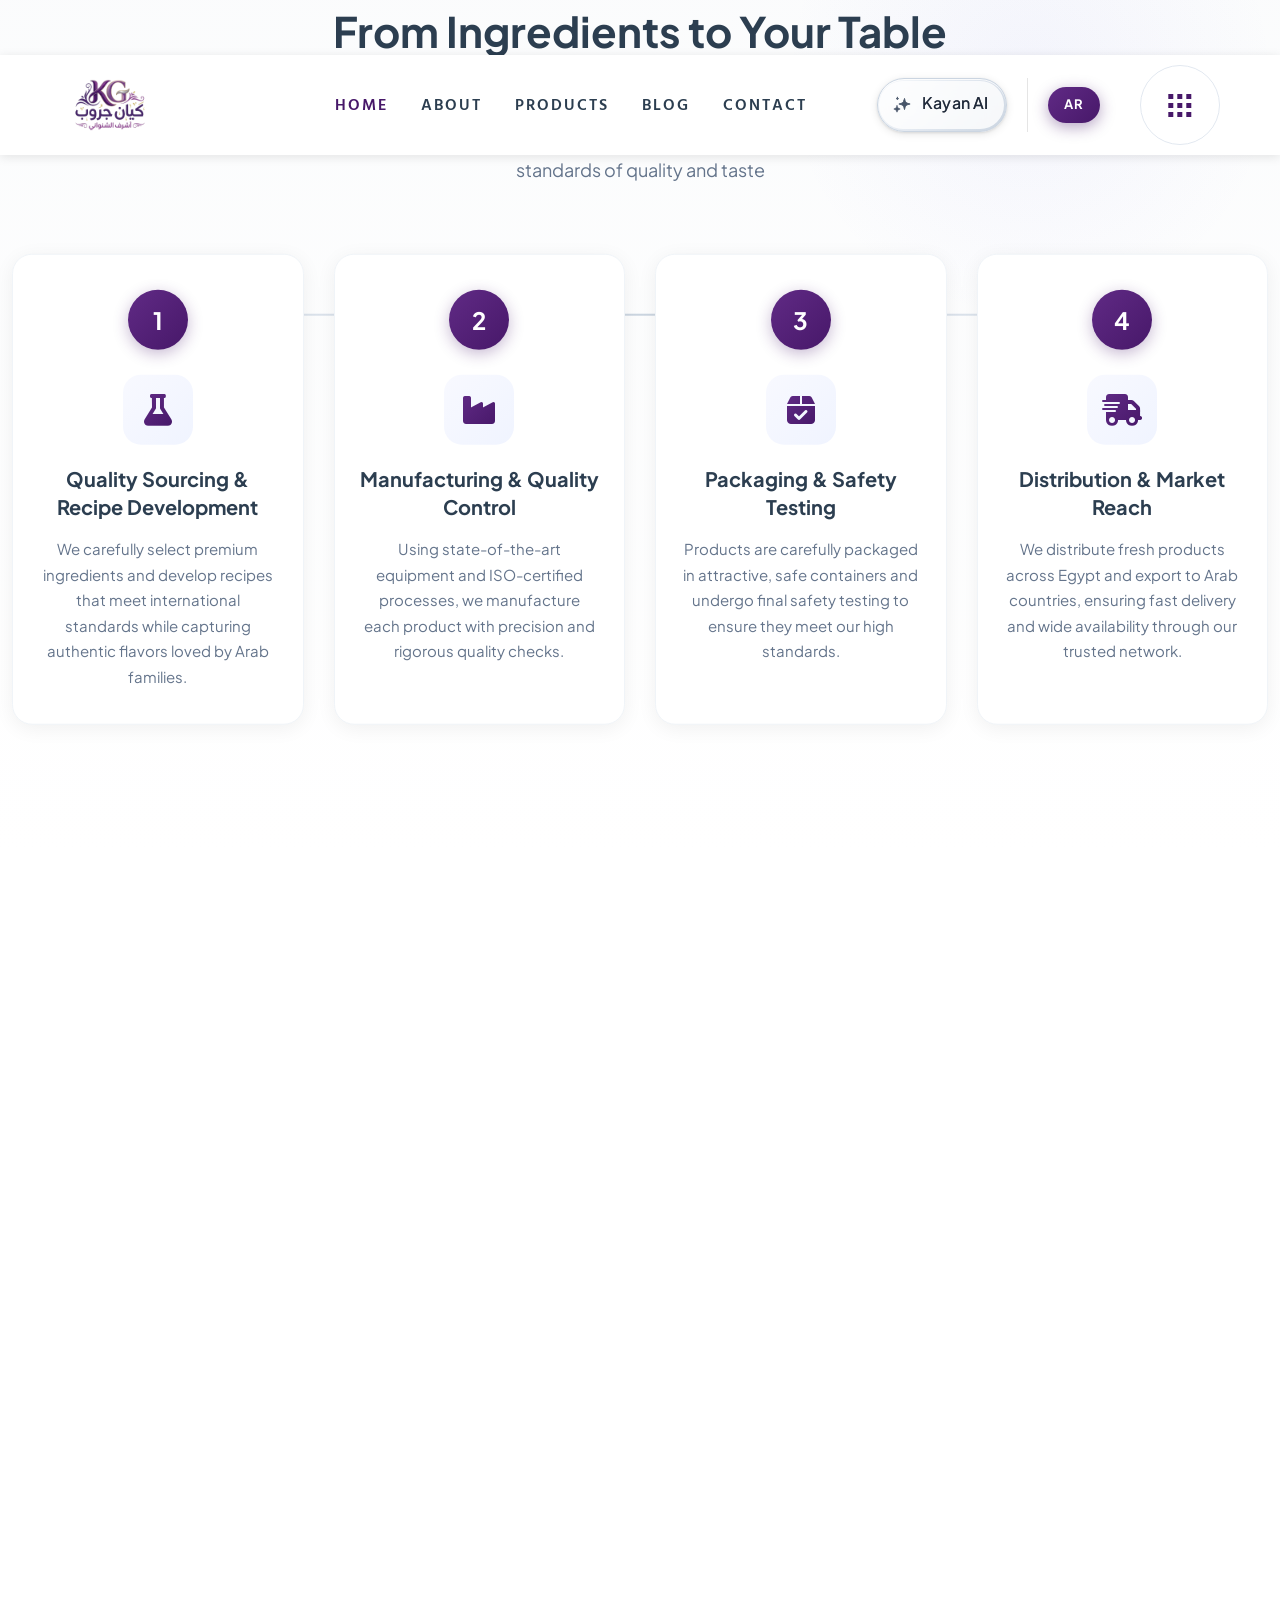
==== index.html @ 25fbd04a "lol lol" ====
<!DOCTYPE html>
<html class="no-js" lang="en">

<head>
    <meta charset="utf-8">
    <meta http-equiv="x-ua-compatible" content="ie=edge">
    <meta name="viewport" content="width=device-width, initial-scale=1, shrink-to-fit=no, user-scalable=no">
    <meta name="description"
        content="Kayan Group - Egypt's trusted food manufacturer since 1997. Quality chocolates, candies, juices, and snacks loved across the Middle East. ISO certified, affordable prices.">

    <!-- Site Title -->
    <title>Kayan Group - Quality Food Manufacturing Since 1997 | Egypt</title>

    <!-- Place favicon.ico in the root directory -->
    <link rel="shortcut icon" type="image/x-icon" href="assets/img/favicon.png">

    <!-- CSS here -->
    <link rel="stylesheet" href="assets/css/bootstrap.min.css">
    <link rel="stylesheet" href="assets/css/fontawesome.min.css">
    <link rel="stylesheet" href="assets/css/venobox.min.css">
    <link rel="stylesheet" href="assets/css/odometer.min.css">
    <link rel="stylesheet" href="assets/css/nice-select.css">
    <link rel="stylesheet" href="assets/css/carouselTicker.css">
    <link rel="stylesheet" href="assets/css/swiper.min.css">
    <link rel="stylesheet" href="assets/css/main.css">
    <link rel="stylesheet" href="assets/css/custom-logo.css">

    <!-- Mobile Responsive Fixes -->
    <style>
        /* === BODY THEME STYLES === */
        body {
            background-color: #02050A !important;
            color: var(--rr-color-text-body);
        }

        [data-theme="light"] body {
            background-color: var(--rr-color-common-white) !important;
            color: #74787C;
        }

        /* === COMPREHENSIVE LIGHT MODE === */
        [data-theme="light"] {
            body {
                background-color: #ffffff !important;
                color: #2c3e50 !important;
            }

            .hero-section {
                background: linear-gradient(135deg, #f5f7fa 0%, #c3cfe2 100%) !important;
            }

            .section-heading .section-title {
                color: #2c3e50 !important;
            }

            .section-heading .sub-heading {
                color: #602a85 !important;
            }

            .section-heading p {
                color: #64748b !important;
            }

            .service-section {
                background-color: #f8f9fa !important;
            }

            .service-item {
                background-color: #ffffff !important;
                border: 1px solid #e2e8f0 !important;
                box-shadow: 0 2px 8px rgba(0, 0, 0, 0.1) !important;
            }

            .service-item .service-text a {
                color: #2c3e50 !important;
            }

            .service-item .service-desc {
                color: #64748b !important;
            }

            .about-section {
                background-color: #ffffff !important;
            }

            .about-content {
                color: #2c3e50 !important;
            }

            .about-content .section-title {
                color: #2c3e50 !important;
            }

            .about-content p {
                color: #64748b !important;
            }

            .process-section {
                background-color: #f8f9fa !important;
            }

            .process-item {
                background-color: #ffffff !important;
                border: 1px solid #e2e8f0 !important;
                box-shadow: 0 2px 8px rgba(0, 0, 0, 0.1) !important;
            }

            .process-content .title {
                color: #2c3e50 !important;
            }

            .process-content p {
                color: #64748b !important;
            }

            .project-section {
                background-color: #ffffff !important;
            }

            .project-item {
                background-color: #ffffff !important;
                border: 1px solid #e2e8f0 !important;
            }

            .accordion-button {
                background-color: #ffffff !important;
                color: #2c3e50 !important;
                border: 1px solid #e2e8f0 !important;
            }

            .accordion-body {
                background-color: #f8f9fa !important;
                border: 1px solid #e2e8f0 !important;
            }

            .hover-content p {
                color: #64748b !important;
            }

            .testimonial-section {
                background-color: #f8f9fa !important;
            }

            .testi-item {
                background-color: #ffffff !important;
                border: 1px solid #e2e8f0 !important;
                box-shadow: 0 2px 8px rgba(0, 0, 0, 0.1) !important;
            }

            .testi-content .author {
                color: #2c3e50 !important;
            }

            .testi-content p {
                color: #64748b !important;
            }

            .sponsor-section {
                background-color: #ffffff !important;
            }

            .counter-section {
                background-color: #f8f9fa !important;
                padding: 60px 0 !important;
            }

            .counter-item {
                margin-bottom: 40px !important;
                text-align: center !important;
            }

            .counter-item .title {
                color: #2c3e50 !important;
                font-size: 60px !important;
                margin-bottom: 15px !important;
            }

            .counter-item p {
                color: #64748b !important;
                font-size: 16px !important;
                font-weight: 500 !important;
            }

            .running-text {
                background: linear-gradient(135deg, #602a85 0%, #471869 100%) !important;
            }

            .running-text ul li {
                color: #ffffff !important;
            }

            h1,
            h2,
            h3,
            h4,
            h5,
            h6 {
                color: #2c3e50 !important;
            }

            p {
                color: #64748b !important;
            }

            /* === FOOTER AND HEADER LIGHT MODE === */
            .footer-section {
                background-color: #2c3e50 !important;
            }

            .footer-widget {
                color: #ffffff !important;
            }

            .footer-widget .widget-title {
                color: #ffffff !important;
            }

            .footer-widget p {
                color: rgba(255, 255, 255, 0.8) !important;
            }

            .footer-list a {
                color: rgba(255, 255, 255, 0.8) !important;
            }

            .address-list a {
                color: rgba(255, 255, 255, 0.8) !important;
            }

            .rr-subscribe-form .form-control {
                background-color: rgba(255, 255, 255, 0.1) !important;
                border-color: rgba(255, 255, 255, 0.2) !important;
                color: #ffffff !important;
            }

            .rr-subscribe-form .form-control::placeholder {
                color: rgba(255, 255, 255, 0.6) !important;
            }

            .rr-subscribe-form .submit {
                background-color: #602a85 !important;
                color: #ffffff !important;
            }

            .header {
                background-color: rgba(255, 255, 255, 0.95) !important;
                backdrop-filter: blur(10px) !important;
            }

            .header.sticky-active {
                background-color: #ffffff !important;
                box-shadow: 0 2px 10px rgba(0, 0, 0, 0.1) !important;
            }

            .mobile-menu-items a {
                color: #2c3e50 !important;
            }

            .mobile-menu-items .active a {
                color: #602a85 !important;
            }

            .sidebar-trigger {
                color: #2c3e50 !important;
                border-color: #e2e8f0 !important;
            }

            .sidebar-area {
                background-color: #ffffff !important;
                color: #2c3e50 !important;
            }

            .side-menu-content {
                background-color: #ffffff !important;
            }

            .side-menu-about p {
                color: #64748b !important;
            }

            .side-menu-list p {
                color: #64748b !important;
            }

            .side-menu-list a {
                color: #64748b !important;
            }
        }

        @media (max-width: 767px) {

            /* Global mobile fixes */
            * {
                box-sizing: border-box !important;
            }

            body {
                overflow-x: hidden !important;
            }

            /* Hero Section Mobile Fixes */
            .hero-section {
                min-height: 100vh !important;
                padding: 80px 0 60px !important;
                display: flex !important;
                align-items: center !important;
            }

            .hero-content {
                text-align: center !important;
                padding: 80px 20px 60px 20px !important;
                width: 100% !important;
            }

            .hero-content .sub-title {
                font-size: 28px !important;
                margin-bottom: 12px !important;
                display: block !important;
                width: 100% !important;
                line-height: 1.2 !important;
            }

            .hero-content .title {
                font-size: 50px !important;
                line-height: 0.9 !important;
                margin-bottom: 15px !important;
                font-weight: 800 !important;
                display: block !important;
                width: 100% !important;
            }

            .hero-content .bottom-title {
                font-size: 32px !important;
                line-height: 1.1 !important;
                margin-bottom: 40px !important;
                margin-top: 8px !important;
                display: block !important;
                width: 100% !important;
            }

            /* Process Section Mobile Fixes */
            .process-section {
                padding: 50px 0 !important;
            }

            .process-section .section-heading {
                margin-bottom: 40px !important;
                text-align: center !important;
            }

            .process-section .sub-heading {
                font-size: 14px !important;
                margin-bottom: 10px !important;
                text-transform: uppercase !important;
                letter-spacing: 1px !important;
            }

            .process-section .section-title {
                font-size: 26px !important;
                line-height: 1.2 !important;
                margin-bottom: 20px !important;
                padding: 0 10px !important;
            }

            .process-item {
                text-align: center !important;
                padding: 25px 15px !important;
                margin-bottom: 30px !important;
                background: rgba(255, 255, 255, 0.05) !important;
                border-radius: 10px !important;
            }

            .process-content .title {
                font-size: 18px !important;
                line-height: 1.3 !important;
                margin-bottom: 15px !important;
                font-weight: 600 !important;
            }

            .process-content p {
                font-size: 14px !important;
                line-height: 1.5 !important;
                padding: 0 !important;
                margin: 0 !important;
            }

            .process-icon {
                margin-bottom: 20px !important;
                display: flex !important;
                justify-content: center !important;
            }

            /* Container and spacing adjustments */
            .container {
                max-width: 100% !important;
                padding-left: 20px !important;
                padding-right: 20px !important;
                margin: 0 auto !important;
            }

            .pt-130 {
                padding-top: 50px !important;
            }

            .pb-130 {
                padding-bottom: 50px !important;
            }

            /* Header mobile improvements */
            .header {
                padding: 10px 0 !important;
                background: rgba(0, 0, 0, 0.9) !important;
            }

            .header .container {
                padding: 0 15px !important;
            }

            /* Section headings mobile */
            .section-heading {
                margin-bottom: 40px !important;
                text-align: center !important;
                padding: 0 15px !important;
            }

            .sub-heading {
                font-size: 12px !important;
                margin-bottom: 8px !important;
                text-transform: uppercase !important;
                letter-spacing: 1px !important;
            }

            .section-title {
                font-size: 24px !important;
                line-height: 1.3 !important;
                margin-bottom: 15px !important;
            }

            /* Grid improvements */
            .row {
                margin-left: -10px !important;
                margin-right: -10px !important;
            }

            .row>div {
                padding-left: 10px !important;
                padding-right: 10px !important;
                margin-bottom: 25px !important;
            }

            /* Text overflow fixes */
            .overflow-hidden {
                overflow: visible !important;
            }

            /* Mobile navigation improvements */
            .mobile-menu-items {
                display: block !important;
            }

            /* Button improvements */
            .rr-primary-btn {
                padding: 12px 24px !important;
                font-size: 14px !important;
                border-radius: 5px !important;
            }

            /* Typography improvements */
            h1,
            h2,
            h3,
            h4,
            h5,
            h6 {
                word-break: break-word !important;
                hyphens: auto !important;
            }

            p {
                word-break: break-word !important;
                hyphens: auto !important;
            }

            /* Background adjustments */
            .hero-section::before {
                content: '' !important;
                position: absolute !important;
                top: 0 !important;
                left: 0 !important;
                right: 0 !important;
                bottom: 0 !important;
                background: rgba(0, 0, 0, 0.3) !important;
                z-index: 1 !important;
            }

            .hero-content {
                position: relative !important;
                z-index: 2 !important;
            }
        }

        @media (max-width: 575px) {

            /* Extra small devices */
            .container {
                padding-left: 15px !important;
                padding-right: 15px !important;
            }

            .hero-content .title {
                font-size: 40px !important;
            }

            .hero-content .bottom-title {
                font-size: 26px !important;
            }

            .process-section .section-title {
                font-size: 22px !important;
                padding: 0 5px !important;
            }

            .process-content .title {
                font-size: 16px !important;
            }

            .process-content p {
                font-size: 13px !important;
            }

            .process-item {
                padding: 20px 10px !important;
            }
        }

        @media (max-width: 480px) {

            /* Very small devices */
            .hero-content .title {
                font-size: 35px !important;
            }

            .process-section .section-title {
                font-size: 20px !important;
            }

            .container {
                padding-left: 10px !important;
                padding-right: 10px !important;
            }
        }

        /* Desktop hero content positioning */
        @media (min-width: 992px) {
            .hero-content {
                text-align: left !important;
                padding: 200px 0 150px 0 !important;
                max-width: 900px !important;
            }

            .hero-content .sub-title {
                font-size: 50px !important;
                line-height: 1.2 !important;
                margin-bottom: 10px !important;
            }

            .hero-content .title {
                font-size: 120px !important;
                line-height: 0.9 !important;
                margin-bottom: 15px !important;
                font-weight: 800 !important;
            }

            .hero-content .bottom-title {
                font-size: 65px !important;
                line-height: 1.1 !important;
                margin-top: 5px !important;
                margin-bottom: 40px !important;
            }
        }

        /* Tablet hero content positioning */
        @media (min-width: 768px) and (max-width: 991px) {
            .hero-content {
                text-align: center !important;
                padding: 150px 20px 100px 20px !important;
            }

            .hero-content .sub-title {
                font-size: 38px !important;
            }

            .hero-content .title {
                font-size: 75px !important;
            }

            .hero-content .bottom-title {
                font-size: 45px !important;
            }
        }

        /* Counter section mobile styles */
        @media (max-width: 767px) {
            .counter-section {
                padding: 50px 0 !important;
            }

            .counter-item {
                margin-bottom: 35px !important;
                padding: 20px 10px !important;
            }

            .counter-item .title {
                font-size: 45px !important;
                margin-bottom: 10px !important;
            }

            .counter-item p {
                font-size: 14px !important;
                line-height: 1.3 !important;
            }
        }

        @media (max-width: 575px) {
            .counter-item .title {
                font-size: 40px !important;
            }

            .counter-item p {
                font-size: 13px !important;
            }
        }

        /* Additional mobile fixes for specific issues */
        @media (max-width: 767px) {

            /* Fix for text cutoff issues */
            .hero-section .container {
                width: 100% !important;
                max-width: none !important;
            }

            /* Ensure full width coverage */
            .hero-content h4,
            .hero-content h2,
            .hero-content h3 {
                max-width: 100% !important;
                white-space: normal !important;
                text-align: center !important;
            }

            /* Fix for work process section */
            .process-section .container {
                width: 100% !important;
                max-width: none !important;
            }

            /* Ensure proper text wrapping */
            .section-title {
                white-space: normal !important;
                word-wrap: break-word !important;
                overflow-wrap: break-word !important;
            }

            /* Fix for mobile navigation */
            .header-logo img {
                max-height: 100px !important;
            }

            /* Maintain logo size in sticky header */
            .sticky-active .header-logo img {
                height: 100px !important;
                max-height: 100px !important;
            }

            /* Responsive background images */
            .hero-section {
                background-size: cover !important;
                background-position: center !important;
                background-attachment: scroll !important;
            }

            /* Fix for animation elements that might cause issues */
            .anim-text {
                animation: none !important;
                transform: none !important;
            }

            /* Ensure buttons are properly sized */
            .rr-primary-btn {
                display: inline-block !important;
                width: auto !important;
                min-width: 120px !important;
            }
        }

        /* === PRODUCT CARDS CAROUSEL STYLES === */
        @property --angle {
            syntax: "<angle>";
            initial-value: 0deg;
            inherits: true;
        }

        /* Hide radio buttons */
        .product-cards-section input[type="radio"] {
            position: absolute;
            width: 1px;
            height: 1px;
            padding: 0;
            margin: -1px;
            overflow: hidden;
            clip: rect(0, 0, 0, 0);
            white-space: nowrap;
            border-width: 0;
        }

        .cards {
            --img-w: 250px;
            --duration: 300ms;
            --img-easing: cubic-bezier(0.23, 1, 0.32, 1);
            width: min(100% - 4rem, 900px);
            margin-inline: auto;
            display: grid;
            counter-reset: my-counter;
            /* Performance optimizations */
            contain: layout style;
            transform: translateZ(0);
        }

        .card {
            --cards-grid-cols: auto;
            --cards-grid-rows: var(--img-w) auto;
            --cards-grid-gap: 2rem;
            --cards-footer-justify: center;

            grid-area: 1/1;
            display: grid;
            place-items: center;
            grid-template-columns: var(--cards-grid-cols);
            grid-template-rows: var(--cards-grid-rows);
            gap: var(--cards-grid-gap);
            background-color: rgba(17, 21, 28, 0.95);
            border-radius: 20px;
            padding: 2rem;
            border: 1px solid rgba(255, 255, 255, 0.1);
            /* Performance optimizations */
            will-change: transform, opacity;
            transform: translateZ(0);
            backface-visibility: hidden;
        }

        @media (600px < width) {
            .card {
                --cards-grid-cols: var(--img-w) auto;
                --cards-grid-rows: auto;
                --cards-grid-gap: 4rem;
                --cards-footer-justify: start;
            }
        }

        .card-img {
            width: 250px;
            height: 250px;
            aspect-ratio: 1 / 1;
            rotate: var(--angle, 0deg);
            border-radius: 15px;
            border: 4px solid var(--rr-color-common-white);
            overflow: hidden;
            transform-origin: center;
            object-fit: cover;
            box-shadow: 0 8px 25px rgba(0, 0, 0, 0.15);
            /* Optimized transitions */
            transition: transform var(--duration) ease, rotate var(--duration) ease, opacity var(--duration) ease;
            will-change: transform, rotate;
            transform: translateZ(0);
        }

        /* Light theme card styling */
        [data-theme="light"] .card {
            background-color: rgba(255, 255, 255, 0.98);
            border: 1px solid rgba(63, 90, 243, 0.2);
            box-shadow: 0 8px 32px rgba(63, 90, 243, 0.1);
        }

        [data-theme="light"] .card-img {
            border-color: var(--rr-color-theme-primary);
            box-shadow: 0 8px 25px rgba(63, 90, 243, 0.2);
        }

        /* Card animations */
        input:nth-of-type(1):checked+.card~.card>.card-img,
        input:nth-of-type(2):checked+.card~.card>.card-img,
        input:nth-of-type(3):checked+.card~.card>.card-img,
        input:nth-of-type(4):checked+.card~.card>.card-img,
        input:nth-of-type(5):checked+.card~.card>.card-img,
        input:nth-of-type(6):checked+.card~.card>.card-img,
        input:nth-of-type(7):checked+.card~.card>.card-img {
            animation: straighten-img calc(var(--duration) * 2) forwards;
            animation-timing-function: var(--img-easing);
        }

        @keyframes straighten-img {
            50% {
                rotate: 0deg;
                transform: translateZ(0);
            }
        }

        /* Stacking order and visibility optimization */
        .card {
            z-index: -1;
            visibility: hidden;
        }

        input:checked+.card {
            z-index: 10 !important;
            visibility: visible;
        }

        /* Show first card by default */
        .card:first-of-type {
            visibility: visible;
        }

        .card-data {
            display: grid;
            gap: 1.5rem;
            max-width: 400px;
        }

        .card-data>.card-num {
            opacity: var(--data-opacity, 0);
            font-size: 0.9rem;
            color: rgba(255, 255, 255, 0.7);
            font-weight: 600;
            background: rgba(63, 90, 243, 0.2);
            padding: 4px 12px;
            border-radius: 20px;
            display: inline-block;
        }

        [data-theme="light"] .card-data>.card-num {
            color: #74787C;
            background: rgba(63, 90, 243, 0.1);
        }

        .card-data>h2 {
            font-size: 2rem;
            font-weight: 700;
            margin: 0;
            color: var(--rr-color-common-white);
            font-family: var(--rr-ff-heading);
            text-shadow: 0 2px 4px rgba(0, 0, 0, 0.3);
        }

        [data-theme="light"] .card-data>h2 {
            color: var(--rr-color-heading-primary);
            text-shadow: none;
        }

        .card-data>p {
            font-size: 1rem;
            line-height: 1.6;
            color: rgba(255, 255, 255, 0.9);
            margin: 0;
        }

        [data-theme="light"] .card-data>p {
            color: #74787C;
        }

        .card-data>h2,
        .card-data>p,
        .card-data>.card-num {
            transition: opacity var(--duration) ease-in-out, transform var(--duration) ease-in-out;
            transition-delay: var(--data-delay, 0ms);
            opacity: var(--data-opacity, 0);
            transform: translate3d(0, var(--data-y, 20px), 0);
            will-change: opacity, transform;
        }

        .card-data>footer {
            display: flex;
            justify-content: var(--cards-footer-justify);
            gap: 2rem;
        }

        .card-data>footer label {
            margin-block-start: auto;
            cursor: pointer;
            pointer-events: var(--card-events, none);
            opacity: var(--data-opacity, 0);
            transition: transform var(--duration) ease-in-out, background-color var(--duration) ease-in-out, opacity var(--duration) ease-in-out;
            color: var(--rr-color-common-white);
            background-color: var(--rr-color-theme-primary);
            border-radius: 50%;
            width: 40px;
            height: 40px;
            aspect-ratio: 1/1;
            display: grid;
            place-content: center;
            font-size: 16px;
            box-shadow: 0 4px 15px rgba(63, 90, 243, 0.3);
            will-change: transform;
            transform: translateZ(0);
        }

        input:checked:focus-visible+.card>.card-data>footer label,
        .card-data>footer label:hover {
            background-color: var(--rr-color-theme-secondary);
            transform: scale(1.1) translateZ(0);
        }

        input:checked+.card {
            --data-opacity: 1;
            --data-y: 0px;
            --data-delay: var(--duration);
            --card-events: auto;
            transition: z-index;
            transition-delay: 300ms;
        }

        input:checked+.card .card-data>h2,
        input:checked+.card .card-data>p,
        input:checked+.card .card-data>.card-num {
            opacity: 1;
            transform: translate3d(0, 0, 0);
        }

        input:checked+.card>.card-img {
            animation: reveal-img calc(var(--duration) * 2) forwards;
        }

        @keyframes reveal-img {
            50% {
                transform: translate3d(-150%, 0, 0) translateZ(0);
                rotate: 0deg;
            }
        }

        /* Reduced motion support for accessibility */
        @media (prefers-reduced-motion: reduce) {
            .card-img {
                transition: none !important;
                animation: none !important;
            }

            .card-data>h2,
            .card-data>p,
            .card-data>.card-num,
            .card-data>footer label {
                transition: opacity 0.2s ease !important;
                animation: none !important;
            }

            .cards {
                --duration: 150ms;
            }
        }

        /* Mobile responsiveness for cards */
        @media (max-width: 768px) {
            .card-img {
                width: 200px;
                height: 200px;
            }

            .cards {
                --img-w: 200px;
            }

            .card-data>h2 {
                font-size: 1.5rem;
            }

            .card-data>footer label {
                width: 35px;
                height: 35px;
                font-size: 14px;
            }
        }

        /* === SPARKLE BUTTON STYLES === */
        .sparkle-button {
            --active: 0;
            --bg: radial-gradient(40% 50% at center 100%,
                    hsl(270 calc(var(--active) * 97%) 72% / var(--active)),
                    transparent),
                radial-gradient(80% 100% at center 120%,
                    hsl(260 calc(var(--active) * 97%) 70% / var(--active)),
                    transparent),
                hsl(260 calc(var(--active) * 97%) calc((var(--active) * 44%) + 12%));
            background: var(--bg);
            font-size: 1rem;
            font-weight: 500;
            border: 0;
            cursor: pointer;
            padding: 0.8em 1em;
            display: flex;
            align-items: center;
            gap: 0.25em;
            white-space: nowrap;
            border-radius: 100px;
            position: relative;
            box-shadow: 0 0 calc(var(--active) * 3em) calc(var(--active) * 1em) hsl(260 97% 61% / 0.75),
                0 0em 0 0 hsl(260 calc(var(--active) * 97%) calc((var(--active) * 50%) + 30%)) inset,
                0 -0.05em 0 0 hsl(260 calc(var(--active) * 97%) calc(var(--active) * 60%)) inset;
            transition: box-shadow 0.3s ease, scale 0.3s ease, background 0.3s ease;
            scale: calc(1 + (var(--active) * 0.1));
            margin-right: 15px;
        }

        .sparkle-button:active {
            scale: 1;
            transition: 0.3s;
        }

        .sparkle path {
            color: hsl(0 0% calc((var(--active, 0) * 70%) + var(--base)));
            transform-box: fill-box;
            transform-origin: center;
            fill: currentColor;
            stroke: currentColor;
            animation-delay: calc((0.3s * 1.5) + (var(--delay) * 1s));
            animation-duration: 0.6s;
            transition: color 0.3s ease;
        }

        .sparkle-button:is(:hover, :focus-visible) path {
            animation-name: bounce;
        }

        @keyframes bounce {

            35%,
            65% {
                scale: var(--scale);
            }
        }

        .sparkle path:nth-of-type(1) {
            --scale: 0.5;
            --delay: 0.1;
            --base: 40%;
        }

        .sparkle path:nth-of-type(2) {
            --scale: 1.5;
            --delay: 0.2;
            --base: 20%;
        }

        .sparkle path:nth-of-type(3) {
            --scale: 2.5;
            --delay: 0.35;
            --base: 30%;
        }

        .sparkle-button:before {
            content: "";
            position: absolute;
            inset: -0.2em;
            z-index: -1;
            border: 0.25em solid hsl(260 97% 50% / 0.5);
            border-radius: 100px;
            opacity: var(--active, 0);
            transition: opacity 0.3s ease;
        }

        .spark {
            position: absolute;
            inset: 0;
            border-radius: 100px;
            rotate: 0deg;
            overflow: hidden;
            mask: linear-gradient(white, transparent 50%);
            animation: flip calc(var(--spark) * 2) infinite steps(2, end);
        }

        @keyframes flip {
            to {
                rotate: 360deg;
            }
        }

        .spark:before {
            content: "";
            position: absolute;
            width: 200%;
            aspect-ratio: 1;
            top: 0%;
            left: 50%;
            z-index: -1;
            translate: -50% -15%;
            rotate: 0;
            transform: rotate(-90deg);
            opacity: calc((var(--active)) + 0.4);
            background: conic-gradient(from 0deg,
                    transparent 0 340deg,
                    white 360deg);
            transition: opacity 0.3s ease;
            animation: rotate var(--spark) linear infinite both;
        }

        .spark:after {
            content: "";
            position: absolute;
            inset: var(--cut);
            border-radius: 100px;
        }

        .backdrop {
            position: absolute;
            inset: var(--cut);
            background: var(--bg);
            border-radius: 100px;
            transition: background 0.3s ease;
        }

        @keyframes rotate {
            to {
                transform: rotate(90deg);
            }
        }

        @supports(selector(:has(:is(+ *)))) {
            body:has(button:is(:hover, :focus-visible)) {
                --active: 1;
                --play-state: running;
            }

            .bodydrop {
                display: none;
            }
        }

        .sparkle-button:is(:hover, :focus-visible)~ :is(.bodydrop, .particle-pen) {
            --active: 1;
            --play-state: running;
        }

        .sparkle-button:is(:hover, :focus-visible) {
            --active: 1;
            --play-state: running;
        }

        .sp {
            position: relative;
        }

        .particle-pen {
            position: absolute;
            width: 200%;
            aspect-ratio: 1;
            top: 50%;
            left: 50%;
            translate: -50% -50%;
            mask: radial-gradient(white, transparent 65%);
            -webkit-mask: radial-gradient(white, transparent 65%);
            z-index: -1;
            opacity: var(--active, 0);
            transition: opacity 0.3s ease;
        }

        .particle {
            fill: white;
            width: calc(var(--size, 0.25) * 1rem);
            aspect-ratio: 1;
            position: absolute;
            top: calc(var(--y) * 1%);
            left: calc(var(--x) * 1%);
            opacity: var(--alpha, 1);
            animation: float-out calc(var(--duration, 1) * 1s) calc(var(--delay) * -1s) infinite linear;
            transform-origin: var(--origin-x, 1000%) var(--origin-y, 1000%);
            z-index: -1;
            animation-play-state: var(--play-state, paused);
        }

        .particle path {
            fill: hsl(0 0% 90%);
            stroke: none;
        }

        .particle:nth-of-type(even) {
            animation-direction: reverse;
        }

        @keyframes float-out {
            to {
                rotate: 360deg;
            }
        }

        .text {
            translate: 2% -6%;
            letter-spacing: 0.01ch;
            background: linear-gradient(90deg, hsl(0 0% calc((var(--active) * 100%) + 65%)), hsl(0 0% calc((var(--active) * 100%) + 26%)));
            background-clip: text;
            -webkit-background-clip: text;
            color: transparent;
            transition: background 0.3s ease;
        }

        .sparkle-button svg {
            inline-size: 1.25em;
            translate: -25% -5%;
        }

        /* Add variable values for particles */
        .particle:nth-child(1) {
            --x: 15;
            --y: 5;
            --duration: 3;
            --delay: 0;
            --size: 0.3;
        }

        .particle:nth-child(2) {
            --x: 85;
            --y: 15;
            --duration: 2;
            --delay: 0.5;
            --size: 0.2;
        }

        .particle:nth-child(3) {
            --x: 25;
            --y: 80;
            --duration: 4;
            --delay: 1;
            --size: 0.35;
        }

        .particle:nth-child(4) {
            --x: 70;
            --y: 85;
            --duration: 2.5;
            --delay: 0.3;
            --size: 0.25;
        }

        .particle:nth-child(5) {
            --x: 90;
            --y: 60;
            --duration: 3.5;
            --delay: 0.8;
            --size: 0.4;
        }

        .particle:nth-child(6) {
            --x: 10;
            --y: 45;
            --duration: 2.2;
            --delay: 0.2;
            --size: 0.28;
        }

        .particle:nth-child(7) {
            --x: 65;
            --y: 10;
            --duration: 3.8;
            --delay: 0.7;
            --size: 0.32;
        }

        .particle:nth-child(8) {
            --x: 45;
            --y: 75;
            --duration: 2.8;
            --delay: 0.6;
            --size: 0.22;
        }

        .particle:nth-child(9) {
            --x: 30;
            --y: 25;
            --duration: 4.2;
            --delay: 1.2;
            --size: 0.38;
        }

        .particle:nth-child(10) {
            --x: 80;
            --y: 35;
            --duration: 2.3;
            --delay: 0.4;
            --size: 0.26;
        }

        .particle:nth-child(11) {
            --x: 55;
            --y: 90;
            --duration: 3.2;
            --delay: 0.9;
            --size: 0.34;
        }

        .particle:nth-child(12) {
            --x: 20;
            --y: 65;
            --duration: 2.7;
            --delay: 1.1;
            --size: 0.3;
        }

        .particle:nth-child(13) {
            --x: 75;
            --y: 20;
            --duration: 3.6;
            --delay: 0.1;
            --size: 0.24;
        }

        .particle:nth-child(14) {
            --x: 40;
            --y: 50;
            --duration: 2.9;
            --delay: 0.8;
            --size: 0.36;
        }

        .particle:nth-child(15) {
            --x: 95;
            --y: 75;
            --duration: 4;
            --delay: 0.3;
            --size: 0.28;
        }

        .particle:nth-child(16) {
            --x: 5;
            --y: 30;
            --duration: 3.4;
            --delay: 1;
            --size: 0.32;
        }

        .particle:nth-child(17) {
            --x: 60;
            --y: 5;
            --duration: 2.5;
            --delay: 0.7;
            --size: 0.26;
        }

        .particle:nth-child(18) {
            --x: 35;
            --y: 85;
            --duration: 3.8;
            --delay: 0.4;
            --size: 0.4;
        }

        .particle:nth-child(19) {
            --x: 85;
            --y: 40;
            --duration: 2.2;
            --delay: 1.3;
            --size: 0.22;
        }

        .particle:nth-child(20) {
            --x: 15;
            --y: 70;
            --duration: 3.5;
            --delay: 0.5;
            --size: 0.35;
        }

        /* Header AI button positioning and styling */
        .header-ai-btn {
            display: flex;
            align-items: center;
            padding: 0 20px;
            margin-right: 20px;
            border-right: 1px solid rgba(255, 255, 255, 0.1);
            padding-right: 20px;
        }

        [data-theme="light"] .header-ai-btn {
            border-right: 1px solid rgba(0, 0, 0, 0.1);
        }

        .header-ai-btn .sparkle-button {
            margin-right: 0;
            font-size: 1rem;
            padding: 0.8em 1.2em;
            transform: scale(1);
        }

        .header-ai-btn .sp {
            margin: 0;
            position: relative;
        }

        /* Sidebar sparkle button styles */
        .sidebar-sparkle-btn {
            padding: 15px 0;
            text-align: center;
            border-bottom: 1px solid rgba(255, 255, 255, 0.1);
            margin-bottom: 15px;
        }

        .sidebar-sparkle-btn .sparkle-button {
            margin-right: 0;
            font-size: 1rem;
            width: 100%;
            max-width: 200px;
            justify-content: center;
        }

        [data-theme="light"] .sidebar-sparkle-btn {
            border-bottom: 1px solid rgba(0, 0, 0, 0.1);
        }

        /* Responsive adjustments for sparkle button */
        @media (max-width: 768px) {

            /* Hide header sparkle button on mobile - only show in sidebar */
            .header-ai-btn {
                display: none !important;
            }

            .sparkle-button {
                font-size: 0.9rem;
                padding: 0.6em 0.8em;
                margin-right: 10px;
            }

            .sp {
                margin-right: 10px;
            }

            .sidebar-sparkle-btn .sparkle-button {
                margin-right: 0;
                font-size: 0.9rem;
            }
        }

        /* === HERO TEXT LIGHT MODE STYLING === */
        [data-theme="light"] .hero-content .sub-title,
        [data-theme="light"] .hero-section .hero-content .sub-title,
        [data-theme="light"] .hero-content .sub-title.anim-text {
            color: #ffffff !important;
            text-shadow:
                0 2px 10px rgba(0, 0, 0, 0.3),
                0 4px 20px rgba(0, 0, 0, 0.2),
                0 8px 40px rgba(0, 0, 0, 0.1),
                2px 2px 4px rgba(0, 0, 0, 0.4);
        }

        [data-theme="light"] .hero-content .title,
        [data-theme="light"] .hero-section .hero-content .title,
        [data-theme="light"] .hero-content .title.anim-text {
            color: #ffffff !important;
            text-shadow:
                0 3px 15px rgba(0, 0, 0, 0.4),
                0 6px 30px rgba(0, 0, 0, 0.3),
                0 10px 50px rgba(0, 0, 0, 0.2),
                3px 3px 6px rgba(0, 0, 0, 0.5);
        }

        [data-theme="light"] .hero-content .bottom-title,
        [data-theme="light"] .hero-section .hero-content .bottom-title,
        [data-theme="light"] .hero-content .bottom-title.anim-text {
            color: #ffffff !important;
            text-shadow:
                0 2px 12px rgba(0, 0, 0, 0.35),
                0 5px 25px rgba(0, 0, 0, 0.25),
                0 8px 45px rgba(0, 0, 0, 0.15),
                2px 2px 5px rgba(0, 0, 0, 0.45);
        }

        /* Target individual character divs in light mode */
        [data-theme="light"] .hero-content .sub-title .char,
        [data-theme="light"] .hero-content .sub-title .line .char {
            color: #ffffff !important;
        }

        [data-theme="light"] .hero-content .title .char,
        [data-theme="light"] .hero-content .title .line .char {
            color: #ffffff !important;
        }

        [data-theme="light"] .hero-content .bottom-title .char,
        [data-theme="light"] .hero-content .bottom-title .line .char {
            color: #ffffff !important;
        }

        /* Additional targeting for animation classes */
        [data-theme="light"] .anim-text.sub-title,
        [data-theme="light"] .sub-title.anim-text {
            color: #ffffff !important;
            text-shadow:
                0 2px 10px rgba(0, 0, 0, 0.3),
                0 4px 20px rgba(0, 0, 0, 0.2),
                0 8px 40px rgba(0, 0, 0, 0.1),
                2px 2px 4px rgba(0, 0, 0, 0.4);
        }

        [data-theme="light"] .anim-text.title,
        [data-theme="light"] .title.anim-text {
            color: #ffffff !important;
            text-shadow:
                0 3px 15px rgba(0, 0, 0, 0.4),
                0 6px 30px rgba(0, 0, 0, 0.3),
                0 10px 50px rgba(0, 0, 0, 0.2),
                3px 3px 6px rgba(0, 0, 0, 0.5);
        }

        [data-theme="light"] .anim-text.bottom-title,
        [data-theme="light"] .bottom-title.anim-text {
            color: #ffffff !important;
            text-shadow:
                0 2px 12px rgba(0, 0, 0, 0.35),
                0 5px 25px rgba(0, 0, 0, 0.25),
                0 8px 45px rgba(0, 0, 0, 0.15),
                2px 2px 5px rgba(0, 0, 0, 0.45);
        }

        /* Target character divs with inline styles */
        [data-theme="light"] .hero-content div.char[style*="display: inline-block"],
        [data-theme="light"] .hero-section div.char[style*="display: inline-block"] {
            color: #ffffff !important;
        }

        [data-theme="light"] .hero-content .bottom-title div.char[style*="display: inline-block"] {
            color: #ffffff !important;
        }

        /* Override any JavaScript-applied styles for character divs */
        [data-theme="light"] .hero-content .line .char,
        [data-theme="light"] .hero-section .line .char {
            color: var(--rr-color-theme-primary) !important;
        }

        [data-theme="light"] .hero-content .bottom-title .line .char {
            color: var(--rr-color-theme-primary) !important;
        }

        /* Ensure all text in hero content is properly colored in light mode */
        [data-theme="light"] .hero-content * {
            color: var(--rr-color-theme-primary) !important;
        }

        [data-theme="light"] .hero-content .bottom-title,
        [data-theme="light"] .hero-content .bottom-title * {
            color: var(--rr-color-theme-primary) !important;
        }

        /* === LOGO THEME SWITCHING === */
        /* Default (dark mode) - show dark logo, hide light logo */
        .logo-dark {
            display: inline-block !important;
        }

        .logo-light {
            display: none !important;
        }

        /* Light mode - hide dark logo, show light logo */
        [data-theme="light"] .logo-dark {
            display: none !important;
        }

        [data-theme="light"] .logo-light {
            display: inline-block !important;
        }

        /* === SPARKLE BUTTON LIGHT MODE STYLES === */
        [data-theme="light"] .sparkle-button {
            --bg: radial-gradient(40% 50% at center 100%,
                    hsl(210 calc(var(--active) * 97%) 60% / var(--active)),
                    transparent),
                radial-gradient(80% 100% at center 120%,
                    hsl(220 calc(var(--active) * 97%) 65% / var(--active)),
                    transparent),
                linear-gradient(135deg, #f8fafc 0%, #e2e8f0 50%, #cbd5e1 100%);
            color: #1e293b !important;
            border: 1px solid #cbd5e1 !important;
            box-shadow:
                0 2px 8px rgba(0, 0, 0, 0.1),
                0 1px 3px rgba(0, 0, 0, 0.1),
                inset 0 1px 0 rgba(255, 255, 255, 0.8) !important;
        }

        [data-theme="light"] .sparkle-button:before {
            border: 0.25em solid hsl(220 90% 50% / 0.3);
        }

        [data-theme="light"] .sparkle-button:is(:hover, :focus-visible) {
            box-shadow:
                0 4px 16px rgba(0, 0, 0, 0.15),
                0 2px 6px rgba(0, 0, 0, 0.1),
                inset 0 1px 0 rgba(255, 255, 255, 0.9) !important;
        }

        [data-theme="light"] .sparkle-button .text {
            color: #1e293b !important;
        }

        /* Light mode sparkle SVG icons */
        [data-theme="light"] .sparkle-button svg path {
            fill: #475569 !important;
            stroke: #475569 !important;
        }

        /* Light mode particle effects */
        [data-theme="light"] .particle-pen {
            --color-light: hsl(220, 90%, 60%);
        }

        [data-theme="light"] .particle {
            background: radial-gradient(circle, var(--color-light), transparent);
        }

        /* Header AI button light mode */
        [data-theme="light"] .header-ai-btn {
            border-right: 1px solid rgba(0, 0, 0, 0.1);
        }

        /* Backdrop adjustments for light mode */
        [data-theme="light"] .sparkle-button .backdrop {
            background: rgba(255, 255, 255, 0.8);
            backdrop-filter: blur(10px);
        }

        /* === PRELOADER RESPONSIVE FIXES === */
        .loading {
            white-space: nowrap !important;
            overflow: visible !important;
            width: auto !important;
            min-width: max-content;
            text-align: center;
        }

        .loading:before,
        .loading:after {
            white-space: nowrap !important;
            overflow: hidden !important;
            display: inline-block;
        }

        /* Responsive font sizes to ensure single line */
        @media (max-width: 1200px) {
            .loading {
                font-size: 80px !important;
            }
        }

        @media (max-width: 992px) {
            .loading {
                font-size: 70px !important;
            }
        }

        @media (max-width: 768px) {
            .loading {
                font-size: 50px !important;
            }
        }

        @media (max-width: 576px) {
            .loading {
                font-size: 35px !important;
            }
        }

        @media (max-width: 480px) {
            .loading {
                font-size: 28px !important;
            }
        }

        @media (max-width: 320px) {
            .loading {
                font-size: 22px !important;
            }
        }

        /* Ensure preloader text centering works correctly */
        #preloader .loading {
            left: 50% !important;
            transform: translate(-50%, -50%) !important;
            width: auto !important;
            max-width: 90vw;
        }

        /* === ABOUT SECTION IMAGE STYLING === */
        .about-img-wrap {
            margin-bottom: 30px;
        }

        .about-img-wrap img {
            width: 100% !important;
            height: auto !important;
            object-fit: cover !important;
            border-radius: 15px !important;
            box-shadow: 0 10px 30px rgba(0, 0, 0, 0.2) !important;
        }

        [data-theme="light"] .about-img-wrap img {
            box-shadow: 0 10px 30px rgba(0, 0, 0, 0.1) !important;
        }

        @media (max-width: 991px) {
            .about-img-wrap {
                margin-bottom: 40px;
                text-align: center;
            }
        }

        /* === HERO CONTENT LEFT ALIGNMENT === */
        .hero-content {
            text-align: left !important;
            position: absolute !important;
            left: 5% !important;
            top: 50% !important;
            transform: translateY(-50%) !important;
            z-index: 10 !important;
            max-width: 600px !important;
        }

        .hero-content .sub-title,
        .hero-content .title,
        .hero-content .bottom-title {
            text-align: left !important;
        }

        /* Responsive adjustments for hero content */
        @media (max-width: 1200px) {
            .hero-content {
                left: 3% !important;
                max-width: 500px !important;
            }
        }

        @media (max-width: 991px) {
            .hero-content {
                left: 5% !important;
                max-width: 400px !important;
            }
        }

        @media (max-width: 768px) {
            .hero-content {
                left: 50% !important;
                transform: translate(-50%, -50%) !important;
                text-align: center !important;
                max-width: 90% !important;
            }

            .hero-content .sub-title,
            .hero-content .title,
            .hero-content .bottom-title {
                text-align: center !important;
            }
        }

        /* === SIDEBAR MOBILE MENU IMPROVEMENTS === */

        /* Make sidebar fullscreen on mobile */
        @media (max-width: 768px) {
            .sidebar-area {
                width: 100vw !important;
                height: 100vh !important;
                left: 0 !important;
                top: 0 !important;
                right: auto !important;
                bottom: auto !important;
                position: fixed !important;
                z-index: 9999 !important;
                overflow-y: auto !important;
                overflow-x: hidden !important;
            }

            .side-menu-content {
                width: 100% !important;
                height: 100% !important;
                padding: 20px 15px !important;
                display: flex !important;
                flex-direction: column !important;
                justify-content: flex-start !important;
            }

            .sidebar-sparkle-btn {
                padding: 10px 0 !important;
                margin-bottom: 10px !important;
            }

            .side-menu-nav {
                margin: 15px 0 !important;
                padding: 10px 0 !important;
            }
        }

        /* Navigation Menu Styles for Sidebar */
        .side-menu-nav {
            margin: 20px 0;
            padding: 15px 0;
            border-bottom: 1px solid rgba(255, 255, 255, 0.1);
        }

        [data-theme="light"] .side-menu-nav {
            border-bottom: 1px solid rgba(0, 0, 0, 0.1);
        }

        .side-nav-menu {
            list-style: none;
            margin: 0;
            padding: 0;
        }

        .side-nav-menu li {
            margin: 0 0 8px 0;
        }

        .side-nav-menu li a {
            display: block;
            padding: 10px 15px;
            font-size: 16px;
            font-weight: 500;
            color: rgba(255, 255, 255, 0.8);
            text-decoration: none;
            border-radius: 8px;
            transition: all 0.3s ease;
            border: 1px solid transparent;
        }

        .side-nav-menu li a:hover,
        .side-nav-menu li.active a {
            color: var(--rr-color-common-white);
            background: rgba(63, 90, 243, 0.1);
            border-color: rgba(63, 90, 243, 0.3);
            transform: translateX(10px);
        }

        /* Light mode navigation styles */
        [data-theme="light"] .side-nav-menu li a {
            color: rgba(0, 0, 0, 0.7);
        }

        [data-theme="light"] .side-nav-menu li a:hover,
        [data-theme="light"] .side-nav-menu li.active a {
            color: var(--rr-color-theme-primary);
            background: rgba(63, 90, 243, 0.05);
            border-color: rgba(63, 90, 243, 0.2);
        }

        /* Make AI button more curved in sidebar */
        .sidebar-sparkle-btn .sparkle-button {
            border-radius: 25px !important;
            padding: 15px 25px !important;
            box-shadow:
                0 4px 20px rgba(63, 90, 243, 0.2),
                0 2px 8px rgba(0, 0, 0, 0.1) !important;
        }

        [data-theme="light"] .sidebar-sparkle-btn .sparkle-button {
            box-shadow:
                0 4px 20px rgba(63, 90, 243, 0.15),
                0 2px 8px rgba(0, 0, 0, 0.1) !important;
        }

        /* Responsive font sizes for mobile navigation */
        @media (max-width: 576px) {
            .side-nav-menu li a {
                font-size: 15px;
                padding: 8px 12px;
            }
        }

        /* Remove any scrollbar styling */
        .sidebar-area::-webkit-scrollbar {
            display: none;
        }

        .sidebar-area {
            scrollbar-width: none;
            -ms-overflow-style: none;
        }

        /* Ensure sidebar close button is visible on fullscreen */
        @media (max-width: 768px) {
            .sidebar-trigger.close {
                position: absolute !important;
                top: 20px !important;
                right: 20px !important;
                z-index: 10000 !important;
                background: rgba(255, 255, 255, 0.1) !important;
                border: 1px solid rgba(255, 255, 255, 0.2) !important;
                border-radius: 50% !important;
                width: 40px !important;
                height: 40px !important;
                display: flex !important;
                align-items: center !important;
                justify-content: center !important;
            }

            [data-theme="light"] .sidebar-trigger.close {
                background: rgba(0, 0, 0, 0.1) !important;
                border: 1px solid rgba(0, 0, 0, 0.2) !important;
            }
        }

        /* === STICKY HEADER SCROLL BEHAVIOR === */
        .header {
            transition: all 0.3s ease-in-out;
        }

        .header.sticky-header {
            backdrop-filter: blur(20px);
            background: rgba(2, 5, 10, 0.9) !important;
            border-bottom: 1px solid rgba(255, 255, 255, 0.1);
            box-shadow: 0 2px 20px rgba(0, 0, 0, 0.3);
        }

        [data-theme="light"] .header.sticky-header {
            background: rgba(255, 255, 255, 0.95) !important;
            border-bottom: 1px solid rgba(0, 0, 0, 0.1);
            box-shadow: 0 2px 20px rgba(0, 0, 0, 0.1);
        }

        .header.sticky-header .primary-header {
            padding: 10px 0 !important;
        }

        .header.sticky-header .header-logo img {
            height: 35px !important;
            transition: all 0.3s ease;
        }

        .header.sticky-header .header-ai-btn .sparkle-button {
            font-size: 0.85rem !important;
            padding: 0.6em 1em !important;
            transform: scale(0.9) !important;
        }

        .header.sticky-header .mobile-menu-items ul li a {
            font-size: 14px !important;
            padding: 8px 12px !important;
        }

        /* Smooth transitions for header elements */
        .primary-header {
            transition: padding 0.3s ease;
        }

        .header-logo img {
            transition: height 0.3s ease;
        }

        /* === NAVIGATION LINK VISIBILITY - HERO SECTION ONLY (before scroll) === */
        .header:not(.sticky-header) .mobile-menu-items ul li a {
            color: #2c3e50 !important;
            text-shadow: 0 1px 2px rgba(255, 255, 255, 0.8), 0 0 20px rgba(255, 255, 255, 0.6);
            font-weight: 600 !important;
            font-size: 16px !important;
        }

        .header:not(.sticky-header) .mobile-menu-items ul li a:hover {
            color: var(--rr-color-theme-primary) !important;
        }

        .header:not(.sticky-header) .mobile-menu-items ul li.active a {
            color: var(--rr-color-theme-primary) !important;
        }

        /* Reset to normal for sticky header (after scroll) */
        .header.sticky-header .mobile-menu-items ul li a {
            text-shadow: none !important;
        }

        /* === LANGUAGE BUTTON STYLES - MODERN DESIGN === */
        .lang-btn {
            display: flex;
            align-items: center;
            justify-content: center;
            min-width: 50px;
            height: 36px;
            padding: 0 16px;
            border-radius: 20px;
            background: linear-gradient(135deg, #602a85 0%, #471869 100%);
            border: none;
            color: #ffffff;
            font-size: 13px;
            font-weight: 700;
            letter-spacing: 1px;
            text-decoration: none;
            margin-right: 40px;
            transition: all 0.4s cubic-bezier(0.175, 0.885, 0.32, 1.275);
            box-shadow: 0 4px 15px rgba(71, 24, 105, 0.4);
            position: relative;
            overflow: hidden;
        }

        .lang-btn::before {
            content: '';
            position: absolute;
            top: 0;
            left: -100%;
            width: 100%;
            height: 100%;
            background: linear-gradient(90deg, transparent, rgba(255, 255, 255, 0.3), transparent);
            transition: left 0.5s;
        }

        .lang-btn:hover::before {
            left: 100%;
        }

        .lang-btn:hover {
            transform: translateY(-3px) scale(1.05);
            box-shadow: 0 8px 25px rgba(71, 24, 105, 0.5);
        }

        .lang-btn:active {
            transform: translateY(-1px) scale(1.02);
        }

        .lang-btn .lang-text {
            font-family: var(--rr-ff-heading);
            position: relative;
            z-index: 1;
        }

        [data-theme="light"] .lang-btn {
            background: linear-gradient(135deg, #602a85 0%, #471869 100%);
            color: #ffffff;
        }

        [data-theme="light"] .lang-btn:hover {
            box-shadow: 0 8px 25px rgba(71, 24, 105, 0.5);
        }

        @media (max-width: 768px) {
            .lang-btn {
                min-width: 42px;
                height: 32px;
                padding: 0 12px;
                font-size: 11px;
                margin-right: 20px;
            }
        }

        /* === RTL (Arabic) LANGUAGE STYLES === */
        .rtl-mode,
        [dir="rtl"] {
            direction: rtl;
        }

        /* Maintain same header spacing in RTL - don't reverse the layout */
        .rtl-mode .header-right {
            direction: ltr;
        }

        .rtl-mode .lang-btn {
            margin-right: 40px;
            margin-left: 0;
        }

        /* Keep header layout same, just change text direction */
        .rtl-mode .mobile-menu-items ul li a,
        .rtl-mode .side-nav-menu li a {
            direction: rtl;
            color: #2c3e50 !important;
            font-weight: 700 !important;
            font-size: 17px !important;
        }

        /* Symmetrical spacing for RTL navigation using flexbox gap */
        .rtl-mode .mobile-menu-items ul {
            display: flex !important;
            justify-content: center !important;
            gap: 50px !important;
        }

        .rtl-mode .mobile-menu-items ul li {
            margin: 0 !important;
            padding: 0 !important;
        }

        .rtl-mode .mobile-menu-items ul li.active a {
            color: var(--rr-color-theme-primary) !important;
        }

        .rtl-mode .mobile-menu-items ul li a:hover {
            color: var(--rr-color-theme-primary) !important;
        }

        /* Arabic sticky header - white text on dark background */
        .rtl-mode.sticky-header .mobile-menu-items ul li a,
        .rtl-mode .header.sticky-header .mobile-menu-items ul li a {
            color: #ffffff !important;
        }

        .rtl-mode .lang-btn {
            margin-right: 15px;
        }

        /* Hero Section RTL */
        .rtl-mode .hero-content {
            text-align: center;
        }

        /* Fix Arabic text display - prevent character splitting from breaking Arabic */
        .rtl-mode .hero-content .sub-title,
        .rtl-mode .hero-content .title,
        .rtl-mode .hero-content .bottom-title {
            direction: rtl !important;
            unicode-bidi: bidi-override !important;
        }

        /* Reset the character animation spans for Arabic */
        .rtl-mode .hero-content .char,
        .rtl-mode .hero-content .word,
        .rtl-mode .hero-content .line {
            display: inline !important;
            direction: rtl !important;
            unicode-bidi: bidi-override !important;
        }

        /* Section Headings RTL */
        .rtl-mode .section-heading {
            text-align: right;
        }

        .rtl-mode .section-heading.text-center {
            text-align: center;
        }

        /* Process Section RTL */
        .rtl-mode .process-content {
            text-align: right;
        }

        .rtl-mode .process-item {
            text-align: right;
        }

        /* About Section RTL */
        .rtl-mode .about-content {
            text-align: right;
        }

        .rtl-mode .about-btn {
            text-align: right;
        }

        .rtl-mode .rr-primary-btn i {
            margin-left: 0;
            margin-right: 10px;
            transform: rotate(180deg);
        }

        /* Footer RTL */
        .rtl-mode .footer-widget {
            text-align: right;
        }

        .rtl-mode .footer-list {
            text-align: right;
        }

        .rtl-mode .address-list {
            text-align: right;
        }

        /* Sidebar RTL */
        .rtl-mode .side-menu-content {
            text-align: right;
        }

        .rtl-mode .side-menu-list li i {
            margin-right: 0;
            margin-left: 15px;
        }

        /* Form RTL */
        .rtl-mode input[type="text"],
        .rtl-mode input[type="email"],
        .rtl-mode textarea {
            text-align: right;
        }

        /* RTL font family for Arabic */
        .rtl-mode body,
        .rtl-mode h1,
        .rtl-mode h2,
        .rtl-mode h3,
        .rtl-mode h4,
        .rtl-mode h5,
        .rtl-mode h6,
        .rtl-mode p,
        .rtl-mode a,
        .rtl-mode span,
        .rtl-mode li {
            font-family: 'Noto Sans Arabic', 'Segoe UI', Tahoma, sans-serif;
        }

        @media (max-width: 991px) {
            .rtl-mode .mobile-menu-items ul li {
                margin-right: 15px;
            }
        }

        @media (max-width: 768px) {
            .rtl-mode .lang-btn {
                margin-left: 10px;
            }

            .rtl-mode .mobile-menu-items ul li {
                margin-right: 10px;
            }
        }


        .rtl-mode .running-text ul li:before {
            right: auto;
            left: -40px;
        }

        .rtl-mode .running-text.running-3 .inner-3 li:before {
            right: auto;
            left: -150px;
            transform: translateY(-50%) rotate(180deg);
        }

        /* Fix Carousel Width Calculation (JS doesn't count gap) */
        .running-text ul {
            gap: 0 !important;
        }

        .running-text ul li {
            margin-right: 60px;
        }

        .rtl-mode .running-text ul li {
            margin-right: 0;
            margin-left: 60px;
        }
    </style>

    <!-- FINAL LOGO SIZE OVERRIDE - LOADS LAST -->
    <style>
        /* Ultra-high specificity logo size override */
        html body .header .primary-header .primary-header-inner .header-logo img,
        html body .header .primary-header-inner .header-logo img,
        html body .header-logo img,
        .header-logo img {
            height: 100px !important;
            max-height: 100px !important;
            min-height: 100px !important;
            width: auto !important;
            max-width: 9999px !important;
            min-width: 0 !important;
        }

        /* Sticky header */
        html body .header.sticky-active .header-logo img,
        html body .header.fixed .header-logo img,
        .sticky-active .header-logo img {
            height: 100px !important;
            max-height: 100px !important;
            min-height: 100px !important;
            width: auto !important;
            max-width: 9999px !important;
        }
    </style>
</head>

<body>

    <div id="preloader">
        <div class="loading" data-loading-text="Kayan Group"></div>
    </div>
    <!-- ./ preloader -->

    <!-- header-area-start -->
    <header class="header sticky-active">
        <div class="primary-header">
            <div class="primary-header-inner">
                <div class="header-logo d-lg-block">
                    <a href="index.html">
                        <img src="assets/img/logo/LOGO.png" alt="Kayan Group" style="height: 100px;" class="logo-dark">
                        <img src="assets/img/logo/LOGO light.png" alt="Kayan Group" style="height: 100px;"
                            class="logo-light">
                    </a>
                </div>
                <div class="header-right-wrap">
                    <div class="header-menu-wrap">
                        <div class="mobile-menu-items">
                            <ul>
                                <li class="active">
                                    <a href="index.html">Home</a>
                                </li>
                                <li>
                                    <a href="about.html">About</a>
                                </li>
                                <li>
                                    <a href="project.html">Products</a>
                                </li>
                                <li>
                                    <a href="blog.html">Blog</a>
                                </li>
                                <li><a href="contact.html">Contact</a></li>
                            </ul>
                        </div>
                    </div>
                    <!-- /.header-menu-wrap -->
                    <div class="header-right">
                        <div class="header-ai-btn">
                            <div class="sp">
                                <button class="sparkle-button">
                                    <span class="spark"></span>
                                    <span class="backdrop"></span>
                                    <svg class="sparkle" viewBox="0 0 24 24" fill="none"
                                        xmlns="http://www.w3.org/2000/svg">
                                        <path
                                            d="M14.187 8.096L15 5.25L15.813 8.096C16.0231 8.83114 16.4171 9.50062 16.9577 10.0413C17.4984 10.5819 18.1679 10.9759 18.903 11.186L21.75 12L18.904 12.813C18.1689 13.0231 17.4994 13.4171 16.9587 13.9577C16.4181 14.4984 16.0241 15.1679 15.814 15.903L15 18.75L14.187 15.904C13.9769 15.1689 13.5829 14.4994 13.0423 13.9587C12.5016 13.4181 11.8321 13.0241 11.097 12.814L8.25 12L11.096 11.187C11.8311 10.9769 12.5006 10.5829 13.0413 10.0423C13.5819 9.50162 13.9759 8.83214 14.186 8.097L14.187 8.096Z"
                                            fill="black" stroke="black" stroke-linecap="round" stroke-linejoin="round">
                                        </path>
                                        <path
                                            d="M6 14.25L5.741 15.285C5.59267 15.8785 5.28579 16.4206 4.85319 16.8532C4.42059 17.2858 3.87853 17.5927 3.285 17.741L2.25 18L3.285 18.259C3.87853 18.4073 4.42059 18.7142 4.85319 19.1468C5.28579 19.5794 5.59267 20.1215 5.741 20.715L6 21.75L6.259 20.715C6.40725 20.1216 6.71398 19.5796 7.14639 19.147C7.5788 18.7144 8.12065 18.4075 8.714 18.259L9.75 18L8.714 17.741C8.12065 17.5925 7.5788 17.2856 7.14639 16.853C6.71398 16.4204 6.40725 15.8784 6.259 15.285L6 14.25Z"
                                            fill="black" stroke="black" stroke-linecap="round" stroke-linejoin="round">
                                        </path>
                                        <path
                                            d="M6.5 4L6.303 4.5915C6.24777 4.75718 6.15472 4.90774 6.03123 5.03123C5.90774 5.15472 5.75718 5.24777 5.5915 5.303L5 5.5L5.5915 5.697C5.75718 5.75223 5.90774 5.84528 6.03123 5.96877C6.15472 6.09226 6.24777 6.24282 6.303 6.4085L6.5 7L6.697 6.4085C6.75223 6.24282 6.84528 6.09226 6.96877 5.96877C7.09226 5.84528 7.24282 5.75223 7.4085 5.697L8 5.5L7.4085 5.303C7.24282 5.24777 7.09226 5.15472 6.96877 5.03123C6.84528 4.90774 6.75223 4.75718 6.697 4.5915L6.5 4Z"
                                            fill="black" stroke="black" stroke-linecap="round" stroke-linejoin="round">
                                        </path>
                                    </svg>
                                    <span class="text">Kayan AI</span>
                                </button>
                                <div class="bodydrop"></div>
                                <span aria-hidden="true" class="particle-pen">
                                    <svg class="particle" viewBox="0 0 15 15" fill="none"
                                        xmlns="http://www.w3.org/2000/svg">
                                        <path
                                            d="M6.937 3.846L7.75 1L8.563 3.846C8.77313 4.58114 9.1671 5.25062 9.70774 5.79126C10.2484 6.3319 10.9179 6.72587 11.653 6.936L14.5 7.75L11.654 8.563C10.9189 8.77313 10.2494 9.1671 9.70874 9.70774C9.1681 10.2484 8.77413 10.9179 8.564 11.653L7.75 14.5L6.937 11.654C6.72687 10.9189 6.3329 10.2494 5.79226 9.70874C5.25162 9.1681 4.58214 8.77413 3.847 8.564L1 7.75L3.846 6.937C4.58114 6.72687 5.25062 6.3329 5.79126 5.79226C6.3319 5.25162 6.72587 4.58214 6.936 3.847L6.937 3.846Z"
                                            fill="black" stroke="black" stroke-linecap="round" stroke-linejoin="round">
                                        </path>
                                    </svg>
                                    <svg class="particle" viewBox="0 0 15 15" fill="none"
                                        xmlns="http://www.w3.org/2000/svg">
                                        <path
                                            d="M6.937 3.846L7.75 1L8.563 3.846C8.77313 4.58114 9.1671 5.25062 9.70774 5.79126C10.2484 6.3319 10.9179 6.72587 11.653 6.936L14.5 7.75L11.654 8.563C10.9189 8.77313 10.2494 9.1671 9.70874 9.70774C9.1681 10.2484 8.77413 10.9179 8.564 11.653L7.75 14.5L6.937 11.654C6.72687 10.9189 6.3329 10.2494 5.79226 9.70874C5.25162 9.1681 4.58214 8.77413 3.847 8.564L1 7.75L3.846 6.937C4.58114 6.72687 5.25062 6.3329 5.79126 5.79226C6.3319 5.25162 6.72587 4.58214 6.936 3.847L6.937 3.846Z"
                                            fill="black" stroke="black" stroke-linecap="round" stroke-linejoin="round">
                                        </path>
                                    </svg>
                                    <svg class="particle" viewBox="0 0 15 15" fill="none"
                                        xmlns="http://www.w3.org/2000/svg">
                                        <path
                                            d="M6.937 3.846L7.75 1L8.563 3.846C8.77313 4.58114 9.1671 5.25062 9.70774 5.79126C10.2484 6.3319 10.9179 6.72587 11.653 6.936L14.5 7.75L11.654 8.563C10.9189 8.77313 10.2494 9.1671 9.70874 9.70774C9.1681 10.2484 8.77413 10.9179 8.564 11.653L7.75 14.5L6.937 11.654C6.72687 10.9189 6.3329 10.2494 5.79226 9.70874C5.25162 9.1681 4.58214 8.77413 3.847 8.564L1 7.75L3.846 6.937C4.58114 6.72687 5.25062 6.3329 5.79126 5.79226C6.3319 5.25162 6.72587 4.58214 6.936 3.847L6.937 3.846Z"
                                            fill="black" stroke="black" stroke-linecap="round" stroke-linejoin="round">
                                        </path>
                                    </svg>
                                    <svg class="particle" viewBox="0 0 15 15" fill="none"
                                        xmlns="http://www.w3.org/2000/svg">
                                        <path
                                            d="M6.937 3.846L7.75 1L8.563 3.846C8.77313 4.58114 9.1671 5.25062 9.70774 5.79126C10.2484 6.3319 10.9179 6.72587 11.653 6.936L14.5 7.75L11.654 8.563C10.9189 8.77313 10.2494 9.1671 9.70874 9.70774C9.1681 10.2484 8.77413 10.9179 8.564 11.653L7.75 14.5L6.937 11.654C6.72687 10.9189 6.3329 10.2494 5.79226 9.70874C5.25162 9.1681 4.58214 8.77413 3.847 8.564L1 7.75L3.846 6.937C4.58114 6.72687 5.25062 6.3329 5.79126 5.79226C6.3319 5.25162 6.72587 4.58214 6.936 3.847L6.937 3.846Z"
                                            fill="black" stroke="black" stroke-linecap="round" stroke-linejoin="round">
                                        </path>
                                    </svg>
                                    <svg class="particle" viewBox="0 0 15 15" fill="none"
                                        xmlns="http://www.w3.org/2000/svg">
                                        <path
                                            d="M6.937 3.846L7.75 1L8.563 3.846C8.77313 4.58114 9.1671 5.25062 9.70774 5.79126C10.2484 6.3319 10.9179 6.72587 11.653 6.936L14.5 7.75L11.654 8.563C10.9189 8.77313 10.2494 9.1671 9.70874 9.70774C9.1681 10.2484 8.77413 10.9179 8.564 11.653L7.75 14.5L6.937 11.654C6.72687 10.9189 6.3329 10.2494 5.79226 9.70874C5.25162 9.1681 4.58214 8.77413 3.847 8.564L1 7.75L3.846 6.937C4.58114 6.72687 5.25062 6.3329 5.79126 5.79226C6.3319 5.25162 6.72587 4.58214 6.936 3.847L6.937 3.846Z"
                                            fill="black" stroke="black" stroke-linecap="round" stroke-linejoin="round">
                                        </path>
                                    </svg>
                                    <svg class="particle" viewBox="0 0 15 15" fill="none"
                                        xmlns="http://www.w3.org/2000/svg">
                                        <path
                                            d="M6.937 3.846L7.75 1L8.563 3.846C8.77313 4.58114 9.1671 5.25062 9.70774 5.79126C10.2484 6.3319 10.9179 6.72587 11.653 6.936L14.5 7.75L11.654 8.563C10.9189 8.77313 10.2494 9.1671 9.70874 9.70774C9.1681 10.2484 8.77413 10.9179 8.564 11.653L7.75 14.5L6.937 11.654C6.72687 10.9189 6.3329 10.2494 5.79226 9.70874C5.25162 9.1681 4.58214 8.77413 3.847 8.564L1 7.75L3.846 6.937C4.58114 6.72687 5.25062 6.3329 5.79126 5.79226C6.3319 5.25162 6.72587 4.58214 6.936 3.847L6.937 3.846Z"
                                            fill="black" stroke="black" stroke-linecap="round" stroke-linejoin="round">
                                        </path>
                                    </svg>
                                    <svg class="particle" viewBox="0 0 15 15" fill="none"
                                        xmlns="http://www.w3.org/2000/svg">
                                        <path
                                            d="M6.937 3.846L7.75 1L8.563 3.846C8.77313 4.58114 9.1671 5.25062 9.70774 5.79126C10.2484 6.3319 10.9179 6.72587 11.653 6.936L14.5 7.75L11.654 8.563C10.9189 8.77313 10.2494 9.1671 9.70874 9.70774C9.1681 10.2484 8.77413 10.9179 8.564 11.653L7.75 14.5L6.937 11.654C6.72687 10.9189 6.3329 10.2494 5.79226 9.70874C5.25162 9.1681 4.58214 8.77413 3.847 8.564L1 7.75L3.846 6.937C4.58114 6.72687 5.25062 6.3329 5.79126 5.79226C6.3319 5.25162 6.72587 4.58214 6.936 3.847L6.937 3.846Z"
                                            fill="black" stroke="black" stroke-linecap="round" stroke-linejoin="round">
                                        </path>
                                    </svg>
                                    <svg class="particle" viewBox="0 0 15 15" fill="none"
                                        xmlns="http://www.w3.org/2000/svg">
                                        <path
                                            d="M6.937 3.846L7.75 1L8.563 3.846C8.77313 4.58114 9.1671 5.25062 9.70774 5.79126C10.2484 6.3319 10.9179 6.72587 11.653 6.936L14.5 7.75L11.654 8.563C10.9189 8.77313 10.2494 9.1671 9.70874 9.70774C9.1681 10.2484 8.77413 10.9179 8.564 11.653L7.75 14.5L6.937 11.654C6.72687 10.9189 6.3329 10.2494 5.79226 9.70874C5.25162 9.1681 4.58214 8.77413 3.847 8.564L1 7.75L3.846 6.937C4.58114 6.72687 5.25062 6.3329 5.79126 5.79226C6.3319 5.25162 6.72587 4.58214 6.936 3.847L6.937 3.846Z"
                                            fill="black" stroke="black" stroke-linecap="round" stroke-linejoin="round">
                                        </path>
                                    </svg>
                                    <svg class="particle" viewBox="0 0 15 15" fill="none"
                                        xmlns="http://www.w3.org/2000/svg">
                                        <path
                                            d="M6.937 3.846L7.75 1L8.563 3.846C8.77313 4.58114 9.1671 5.25062 9.70774 5.79126C10.2484 6.3319 10.9179 6.72587 11.653 6.936L14.5 7.75L11.654 8.563C10.9189 8.77313 10.2494 9.1671 9.70874 9.70774C9.1681 10.2484 8.77413 10.9179 8.564 11.653L7.75 14.5L6.937 11.654C6.72687 10.9189 6.3329 10.2494 5.79226 9.70874C5.25162 9.1681 4.58214 8.77413 3.847 8.564L1 7.75L3.846 6.937C4.58114 6.72687 5.25062 6.3329 5.79126 5.79226C6.3319 5.25162 6.72587 4.58214 6.936 3.847L6.937 3.846Z"
                                            fill="black" stroke="black" stroke-linecap="round" stroke-linejoin="round">
                                        </path>
                                    </svg>
                                    <svg class="particle" viewBox="0 0 15 15" fill="none"
                                        xmlns="http://www.w3.org/2000/svg">
                                        <path
                                            d="M6.937 3.846L7.75 1L8.563 3.846C8.77313 4.58114 9.1671 5.25062 9.70774 5.79126C10.2484 6.3319 10.9179 6.72587 11.653 6.936L14.5 7.75L11.654 8.563C10.9189 8.77313 10.2494 9.1671 9.70874 9.70774C9.1681 10.2484 8.77413 10.9179 8.564 11.653L7.75 14.5L6.937 11.654C6.72687 10.9189 6.3329 10.2494 5.79226 9.70874C5.25162 9.1681 4.58214 8.77413 3.847 8.564L1 7.75L3.846 6.937C4.58114 6.72687 5.25062 6.3329 5.79126 5.79226C6.3319 5.25162 6.72587 4.58214 6.936 3.847L6.937 3.846Z"
                                            fill="black" stroke="black" stroke-linecap="round" stroke-linejoin="round">
                                        </path>
                                    </svg>
                                    <svg class="particle" viewBox="0 0 15 15" fill="none"
                                        xmlns="http://www.w3.org/2000/svg">
                                        <path
                                            d="M6.937 3.846L7.75 1L8.563 3.846C8.77313 4.58114 9.1671 5.25062 9.70774 5.79126C10.2484 6.3319 10.9179 6.72587 11.653 6.936L14.5 7.75L11.654 8.563C10.9189 8.77313 10.2494 9.1671 9.70874 9.70774C9.1681 10.2484 8.77413 10.9179 8.564 11.653L7.75 14.5L6.937 11.654C6.72687 10.9189 6.3329 10.2494 5.79226 9.70874C5.25162 9.1681 4.58214 8.77413 3.847 8.564L1 7.75L3.846 6.937C4.58114 6.72687 5.25062 6.3329 5.79126 5.79226C6.3319 5.25162 6.72587 4.58214 6.936 3.847L6.937 3.846Z"
                                            fill="black" stroke="black" stroke-linecap="round" stroke-linejoin="round">
                                        </path>
                                    </svg>
                                    <svg class="particle" viewBox="0 0 15 15" fill="none"
                                        xmlns="http://www.w3.org/2000/svg">
                                        <path
                                            d="M6.937 3.846L7.75 1L8.563 3.846C8.77313 4.58114 9.1671 5.25062 9.70774 5.79126C10.2484 6.3319 10.9179 6.72587 11.653 6.936L14.5 7.75L11.654 8.563C10.9189 8.77313 10.2494 9.1671 9.70874 9.70774C9.1681 10.2484 8.77413 10.9179 8.564 11.653L7.75 14.5L6.937 11.654C6.72687 10.9189 6.3329 10.2494 5.79226 9.70874C5.25162 9.1681 4.58214 8.77413 3.847 8.564L1 7.75L3.846 6.937C4.58114 6.72687 5.25062 6.3329 5.79126 5.79226C6.3319 5.25162 6.72587 4.58214 6.936 3.847L6.937 3.846Z"
                                            fill="black" stroke="black" stroke-linecap="round" stroke-linejoin="round">
                                        </path>
                                    </svg>
                                    <svg class="particle" viewBox="0 0 15 15" fill="none"
                                        xmlns="http://www.w3.org/2000/svg">
                                        <path
                                            d="M6.937 3.846L7.75 1L8.563 3.846C8.77313 4.58114 9.1671 5.25062 9.70774 5.79126C10.2484 6.3319 10.9179 6.72587 11.653 6.936L14.5 7.75L11.654 8.563C10.9189 8.77313 10.2494 9.1671 9.70874 9.70774C9.1681 10.2484 8.77413 10.9179 8.564 11.653L7.75 14.5L6.937 11.654C6.72687 10.9189 6.3329 10.2494 5.79226 9.70874C5.25162 9.1681 4.58214 8.77413 3.847 8.564L1 7.75L3.846 6.937C4.58114 6.72687 5.25062 6.3329 5.79126 5.79226C6.3319 5.25162 6.72587 4.58214 6.936 3.847L6.937 3.846Z"
                                            fill="black" stroke="black" stroke-linecap="round" stroke-linejoin="round">
                                        </path>
                                    </svg>
                                    <svg class="particle" viewBox="0 0 15 15" fill="none"
                                        xmlns="http://www.w3.org/2000/svg">
                                        <path
                                            d="M6.937 3.846L7.75 1L8.563 3.846C8.77313 4.58114 9.1671 5.25062 9.70774 5.79126C10.2484 6.3319 10.9179 6.72587 11.653 6.936L14.5 7.75L11.654 8.563C10.9189 8.77313 10.2494 9.1671 9.70874 9.70774C9.1681 10.2484 8.77413 10.9179 8.564 11.653L7.75 14.5L6.937 11.654C6.72687 10.9189 6.3329 10.2494 5.79226 9.70874C5.25162 9.1681 4.58214 8.77413 3.847 8.564L1 7.75L3.846 6.937C4.58114 6.72687 5.25062 6.3329 5.79126 5.79226C6.3319 5.25162 6.72587 4.58214 6.936 3.847L6.937 3.846Z"
                                            fill="black" stroke="black" stroke-linecap="round" stroke-linejoin="round">
                                        </path>
                                    </svg>
                                    <svg class="particle" viewBox="0 0 15 15" fill="none"
                                        xmlns="http://www.w3.org/2000/svg">
                                        <path
                                            d="M6.937 3.846L7.75 1L8.563 3.846C8.77313 4.58114 9.1671 5.25062 9.70774 5.79126C10.2484 6.3319 10.9179 6.72587 11.653 6.936L14.5 7.75L11.654 8.563C10.9189 8.77313 10.2494 9.1671 9.70874 9.70774C9.1681 10.2484 8.77413 10.9179 8.564 11.653L7.75 14.5L6.937 11.654C6.72687 10.9189 6.3329 10.2494 5.79226 9.70874C5.25162 9.1681 4.58214 8.77413 3.847 8.564L1 7.75L3.846 6.937C4.58114 6.72687 5.25062 6.3329 5.79126 5.79226C6.3319 5.25162 6.72587 4.58214 6.936 3.847L6.937 3.846Z"
                                            fill="black" stroke="black" stroke-linecap="round" stroke-linejoin="round">
                                        </path>
                                    </svg>
                                </span>
                            </div>
                        </div>
                        <a href="#" class="lang-btn" id="lang-toggle" title="العربية">
                            <span class="lang-text">AR</span>
                        </a>
                        <div class="sidebar-icon">
                            <button class="sidebar-trigger open">
                                <svg width="24" height="23" viewBox="0 0 24 23" fill="none"
                                    xmlns="http://www.w3.org/2000/svg">
                                    <path d="M0.300781 0H5.30078V5H0.300781V0Z" fill="currentColor" />
                                    <path d="M0.300781 9H5.30078V14H0.300781V9Z" fill="currentColor" />
                                    <path d="M0.300781 18H5.30078V23H0.300781V18Z" fill="currentColor" />
                                    <path d="M9.30078 0H14.3008V5H9.30078V0Z" fill="currentColor" />
                                    <path d="M9.30078 9H14.3008V14H9.30078V9Z" fill="currentColor" />
                                    <path d="M9.30078 18H14.3008V23H9.30078V18Z" fill="currentColor" />
                                    <path d="M18.3008 0H23.3008V5H18.3008V0Z" fill="currentColor" />
                                    <path d="M18.3008 9H23.3008V14H18.3008V9Z" fill="currentColor" />
                                    <path d="M18.3008 18H23.3008V23H18.3008V18Z" fill="currentColor" />
                                </svg>
                            </button>
                        </div>
                    </div>
                    <!-- /.header-right -->
                </div>
            </div>
            <!-- /.primary-header-inner -->
        </div>
    </header>
    <!-- /.Main Header -->

    <div id="sidebar-area" class="sidebar-area">
        <button class="sidebar-trigger close">
            <svg class="sidebar-close" xmlns="http://www.w3.org/2000/svg" xmlns:xlink="http://www.w3.org/1999/xlink"
                x="0px" y="0px" width="16px" height="12.7px" viewBox="0 0 16 12.7"
                style="enable-background: new 0 0 16 12.7" xml:space="preserve">
                <g>
                    <rect x="0" y="5.4" transform="matrix(0.7071 -0.7071 0.7071 0.7071 -2.1569 7.5208)" width="16"
                        height="2"></rect>
                    <rect x="0" y="5.4" transform="matrix(0.7071 0.7071 -0.7071 0.7071 6.8431 -3.7929)" width="16"
                        height="2"></rect>
                </g>
            </svg>
        </button>
        <div class="side-menu-content">
            <div class="side-menu-logo">
                <a href="index.html">
                    <img src="assets/img/logo/LOGO.png" alt="Kayan Group" style="height: 70px;" class="logo-dark">
                    <img src="assets/img/logo/LOGO light.png" alt="Kayan Group" style="height: 70px;"
                        class="logo-light">
                </a>
            </div>

            <!-- Sparkle Button for Mobile -->
            <div class="sidebar-sparkle-btn">
                <div class="sp">
                    <button class="sparkle-button">
                        <span class="spark"></span>
                        <span class="backdrop"></span>
                        <svg class="sparkle" viewBox="0 0 24 24" fill="none" xmlns="http://www.w3.org/2000/svg">
                            <path
                                d="M14.187 8.096L15 5.25L15.813 8.096C16.0231 8.83114 16.4171 9.50062 16.9577 10.0413C17.4984 10.5819 18.1679 10.9759 18.903 11.186L21.75 12L18.904 12.813C18.1689 13.0231 17.4994 13.4171 16.9587 13.9577C16.4181 14.4984 16.0241 15.1679 15.814 15.903L15 18.75L14.187 15.904C13.9769 15.1689 13.5829 14.4994 13.0423 13.9587C12.5016 13.4181 11.8321 13.0241 11.097 12.814L8.25 12L11.096 11.187C11.8311 10.9769 12.5006 10.5829 13.0413 10.0423C13.5819 9.50162 13.9759 8.83214 14.186 8.097L14.187 8.096Z"
                                fill="black" stroke="black" stroke-linecap="round" stroke-linejoin="round"></path>
                            <path
                                d="M6 14.25L5.741 15.285C5.59267 15.8785 5.28579 16.4206 4.85319 16.8532C4.42059 17.2858 3.87853 17.5927 3.285 17.741L2.25 18L3.285 18.259C3.87853 18.4073 4.42059 18.7142 4.85319 19.1468C5.28579 19.5794 5.59267 20.1215 5.741 20.715L6 21.75L6.259 20.715C6.40725 20.1216 6.71398 19.5796 7.14639 19.147C7.5788 18.7144 8.12065 18.4075 8.714 18.259L9.75 18L8.714 17.741C8.12065 17.5925 7.5788 17.2856 7.14639 16.853C6.71398 16.4204 6.40725 15.8784 6.259 15.285L6 14.25Z"
                                fill="black" stroke="black" stroke-linecap="round" stroke-linejoin="round"></path>
                            <path
                                d="M6.5 4L6.303 4.5915C6.24777 4.75718 6.15472 4.90774 6.03123 5.03123C5.90774 5.15472 5.75718 5.24777 5.5915 5.303L5 5.5L5.5915 5.697C5.75718 5.75223 5.90774 5.84528 6.03123 5.96877C6.15472 6.09226 6.24777 6.24282 6.303 6.4085L6.5 7L6.697 6.4085C6.75223 6.24282 6.84528 6.09226 6.96877 5.96877C7.09226 5.84528 7.24282 5.75223 7.4085 5.697L8 5.5L7.4085 5.303C7.24282 5.24777 7.09226 5.15472 6.96877 5.03123C6.84528 4.90774 6.75223 4.75718 6.697 4.5915L6.5 4Z"
                                fill="black" stroke="black" stroke-linecap="round" stroke-linejoin="round"></path>
                        </svg>
                        <span class="text">Kayan AI</span>
                    </button>
                    <div class="bodydrop"></div>
                    <span aria-hidden="true" class="particle-pen">
                        <svg class="particle" viewBox="0 0 15 15" fill="none" xmlns="http://www.w3.org/2000/svg">
                            <path
                                d="M6.937 3.846L7.75 1L8.563 3.846C8.77313 4.58114 9.1671 5.25062 9.70774 5.79126C10.2484 6.3319 10.9179 6.72587 11.653 6.936L14.5 7.75L11.654 8.563C10.9189 8.77313 10.2494 9.1671 9.70874 9.70774C9.1681 10.2484 8.77413 10.9179 8.564 11.653L7.75 14.5L6.937 11.654C6.72687 10.9189 6.3329 10.2494 5.79226 9.70874C5.25162 9.1681 4.58214 8.77413 3.847 8.564L1 7.75L3.846 6.937C4.58114 6.72687 5.25062 6.3329 5.79126 5.79226C6.3319 5.25162 6.72587 4.58214 6.936 3.847L6.937 3.846Z"
                                fill="black" stroke="black" stroke-linecap="round" stroke-linejoin="round"></path>
                        </svg>
                        <svg class="particle" viewBox="0 0 15 15" fill="none" xmlns="http://www.w3.org/2000/svg">
                            <path
                                d="M6.937 3.846L7.75 1L8.563 3.846C8.77313 4.58114 9.1671 5.25062 9.70774 5.79126C10.2484 6.3319 10.9179 6.72587 11.653 6.936L14.5 7.75L11.654 8.563C10.9189 8.77313 10.2494 9.1671 9.70874 9.70774C9.1681 10.2484 8.77413 10.9179 8.564 11.653L7.75 14.5L6.937 11.654C6.72687 10.9189 6.3329 10.2494 5.79226 9.70874C5.25162 9.1681 4.58214 8.77413 3.847 8.564L1 7.75L3.846 6.937C4.58114 6.72687 5.25062 6.3329 5.79126 5.79226C6.3319 5.25162 6.72587 4.58214 6.936 3.847L6.937 3.846Z"
                                fill="black" stroke="black" stroke-linecap="round" stroke-linejoin="round"></path>
                        </svg>
                        <svg class="particle" viewBox="0 0 15 15" fill="none" xmlns="http://www.w3.org/2000/svg">
                            <path
                                d="M6.937 3.846L7.75 1L8.563 3.846C8.77313 4.58114 9.1671 5.25062 9.70774 5.79126C10.2484 6.3319 10.9179 6.72587 11.653 6.936L14.5 7.75L11.654 8.563C10.9189 8.77313 10.2494 9.1671 9.70874 9.70774C9.1681 10.2484 8.77413 10.9179 8.564 11.653L7.75 14.5L6.937 11.654C6.72687 10.9189 6.3329 10.2494 5.79226 9.70874C5.25162 9.1681 4.58214 8.77413 3.847 8.564L1 7.75L3.846 6.937C4.58114 6.72687 5.25062 6.3329 5.79126 5.79226C6.3319 5.25162 6.72587 4.58214 6.936 3.847L6.937 3.846Z"
                                fill="black" stroke="black" stroke-linecap="round" stroke-linejoin="round"></path>
                        </svg>
                        <svg class="particle" viewBox="0 0 15 15" fill="none" xmlns="http://www.w3.org/2000/svg">
                            <path
                                d="M6.937 3.846L7.75 1L8.563 3.846C8.77313 4.58114 9.1671 5.25062 9.70774 5.79126C10.2484 6.3319 10.9179 6.72587 11.653 6.936L14.5 7.75L11.654 8.563C10.9189 8.77313 10.2494 9.1671 9.70874 9.70774C9.1681 10.2484 8.77413 10.9179 8.564 11.653L7.75 14.5L6.937 11.654C6.72687 10.9189 6.3329 10.2494 5.79226 9.70874C5.25162 9.1681 4.58214 8.77413 3.847 8.564L1 7.75L3.846 6.937C4.58114 6.72687 5.25062 6.3329 5.79126 5.79226C6.3319 5.25162 6.72587 4.58214 6.936 3.847L6.937 3.846Z"
                                fill="black" stroke="black" stroke-linecap="round" stroke-linejoin="round"></path>
                        </svg>
                        <svg class="particle" viewBox="0 0 15 15" fill="none" xmlns="http://www.w3.org/2000/svg">
                            <path
                                d="M6.937 3.846L7.75 1L8.563 3.846C8.77313 4.58114 9.1671 5.25062 9.70774 5.79126C10.2484 6.3319 10.9179 6.72587 11.653 6.936L14.5 7.75L11.654 8.563C10.9189 8.77313 10.2494 9.1671 9.70874 9.70774C9.1681 10.2484 8.77413 10.9179 8.564 11.653L7.75 14.5L6.937 11.654C6.72687 10.9189 6.3329 10.2494 5.79226 9.70874C5.25162 9.1681 4.58214 8.77413 3.847 8.564L1 7.75L3.846 6.937C4.58114 6.72687 5.25062 6.3329 5.79126 5.79226C6.3319 5.25162 6.72587 4.58214 6.936 3.847L6.937 3.846Z"
                                fill="black" stroke="black" stroke-linecap="round" stroke-linejoin="round"></path>
                        </svg>
                        <svg class="particle" viewBox="0 0 15 15" fill="none" xmlns="http://www.w3.org/2000/svg">
                            <path
                                d="M6.937 3.846L7.75 1L8.563 3.846C8.77313 4.58114 9.1671 5.25062 9.70774 5.79126C10.2484 6.3319 10.9179 6.72587 11.653 6.936L14.5 7.75L11.654 8.563C10.9189 8.77313 10.2494 9.1671 9.70874 9.70774C9.1681 10.2484 8.77413 10.9179 8.564 11.653L7.75 14.5L6.937 11.654C6.72687 10.9189 6.3329 10.2494 5.79226 9.70874C5.25162 9.1681 4.58214 8.77413 3.847 8.564L1 7.75L3.846 6.937C4.58114 6.72687 5.25062 6.3329 5.79126 5.79226C6.3319 5.25162 6.72587 4.58214 6.936 3.847L6.937 3.846Z"
                                fill="black" stroke="black" stroke-linecap="round" stroke-linejoin="round"></path>
                        </svg>
                        <svg class="particle" viewBox="0 0 15 15" fill="none" xmlns="http://www.w3.org/2000/svg">
                            <path
                                d="M6.937 3.846L7.75 1L8.563 3.846C8.77313 4.58114 9.1671 5.25062 9.70774 5.79126C10.2484 6.3319 10.9179 6.72587 11.653 6.936L14.5 7.75L11.654 8.563C10.9189 8.77313 10.2494 9.1671 9.70874 9.70774C9.1681 10.2484 8.77413 10.9179 8.564 11.653L7.75 14.5L6.937 11.654C6.72687 10.9189 6.3329 10.2494 5.79226 9.70874C5.25162 9.1681 4.58214 8.77413 3.847 8.564L1 7.75L3.846 6.937C4.58114 6.72687 5.25062 6.3329 5.79126 5.79226C6.3319 5.25162 6.72587 4.58214 6.936 3.847L6.937 3.846Z"
                                fill="black" stroke="black" stroke-linecap="round" stroke-linejoin="round"></path>
                        </svg>
                        <svg class="particle" viewBox="0 0 15 15" fill="none" xmlns="http://www.w3.org/2000/svg">
                            <path
                                d="M6.937 3.846L7.75 1L8.563 3.846C8.77313 4.58114 9.1671 5.25062 9.70774 5.79126C10.2484 6.3319 10.9179 6.72587 11.653 6.936L14.5 7.75L11.654 8.563C10.9189 8.77313 10.2494 9.1671 9.70874 9.70774C9.1681 10.2484 8.77413 10.9179 8.564 11.653L7.75 14.5L6.937 11.654C6.72687 10.9189 6.3329 10.2494 5.79226 9.70874C5.25162 9.1681 4.58214 8.77413 3.847 8.564L1 7.75L3.846 6.937C4.58114 6.72687 5.25062 6.3329 5.79126 5.79226C6.3319 5.25162 6.72587 4.58214 6.936 3.847L6.937 3.846Z"
                                fill="black" stroke="black" stroke-linecap="round" stroke-linejoin="round"></path>
                        </svg>
                        <svg class="particle" viewBox="0 0 15 15" fill="none" xmlns="http://www.w3.org/2000/svg">
                            <path
                                d="M6.937 3.846L7.75 1L8.563 3.846C8.77313 4.58114 9.1671 5.25062 9.70774 5.79126C10.2484 6.3319 10.9179 6.72587 11.653 6.936L14.5 7.75L11.654 8.563C10.9189 8.77313 10.2494 9.1671 9.70874 9.70774C9.1681 10.2484 8.77413 10.9179 8.564 11.653L7.75 14.5L6.937 11.654C6.72687 10.9189 6.3329 10.2494 5.79226 9.70874C5.25162 9.1681 4.58214 8.77413 3.847 8.564L1 7.75L3.846 6.937C4.58114 6.72687 5.25062 6.3329 5.79126 5.79226C6.3319 5.25162 6.72587 4.58214 6.936 3.847L6.937 3.846Z"
                                fill="black" stroke="black" stroke-linecap="round" stroke-linejoin="round"></path>
                        </svg>
                        <svg class="particle" viewBox="0 0 15 15" fill="none" xmlns="http://www.w3.org/2000/svg">
                            <path
                                d="M6.937 3.846L7.75 1L8.563 3.846C8.77313 4.58114 9.1671 5.25062 9.70774 5.79126C10.2484 6.3319 10.9179 6.72587 11.653 6.936L14.5 7.75L11.654 8.563C10.9189 8.77313 10.2494 9.1671 9.70874 9.70774C9.1681 10.2484 8.77413 10.9179 8.564 11.653L7.75 14.5L6.937 11.654C6.72687 10.9189 6.3329 10.2494 5.79226 9.70874C5.25162 9.1681 4.58214 8.77413 3.847 8.564L1 7.75L3.846 6.937C4.58114 6.72687 5.25062 6.3329 5.79126 5.79226C6.3319 5.25162 6.72587 4.58214 6.936 3.847L6.937 3.846Z"
                                fill="black" stroke="black" stroke-linecap="round" stroke-linejoin="round"></path>
                        </svg>
                        <svg class="particle" viewBox="0 0 15 15" fill="none" xmlns="http://www.w3.org/2000/svg">
                            <path
                                d="M6.937 3.846L7.75 1L8.563 3.846C8.77313 4.58114 9.1671 5.25062 9.70774 5.79126C10.2484 6.3319 10.9179 6.72587 11.653 6.936L14.5 7.75L11.654 8.563C10.9189 8.77313 10.2494 9.1671 9.70874 9.70774C9.1681 10.2484 8.77413 10.9179 8.564 11.653L7.75 14.5L6.937 11.654C6.72687 10.9189 6.3329 10.2494 5.79226 9.70874C5.25162 9.1681 4.58214 8.77413 3.847 8.564L1 7.75L3.846 6.937C4.58114 6.72687 5.25062 6.3329 5.79126 5.79226C6.3319 5.25162 6.72587 4.58214 6.936 3.847L6.937 3.846Z"
                                fill="black" stroke="black" stroke-linecap="round" stroke-linejoin="round"></path>
                        </svg>
                        <svg class="particle" viewBox="0 0 15 15" fill="none" xmlns="http://www.w3.org/2000/svg">
                            <path
                                d="M6.937 3.846L7.75 1L8.563 3.846C8.77313 4.58114 9.1671 5.25062 9.70774 5.79126C10.2484 6.3319 10.9179 6.72587 11.653 6.936L14.5 7.75L11.654 8.563C10.9189 8.77313 10.2494 9.1671 9.70874 9.70774C9.1681 10.2484 8.77413 10.9179 8.564 11.653L7.75 14.5L6.937 11.654C6.72687 10.9189 6.3329 10.2494 5.79226 9.70874C5.25162 9.1681 4.58214 8.77413 3.847 8.564L1 7.75L3.846 6.937C4.58114 6.72687 5.25062 6.3329 5.79126 5.79226C6.3319 5.25162 6.72587 4.58214 6.936 3.847L6.937 3.846Z"
                                fill="black" stroke="black" stroke-linecap="round" stroke-linejoin="round"></path>
                        </svg>
                        <svg class="particle" viewBox="0 0 15 15" fill="none" xmlns="http://www.w3.org/2000/svg">
                            <path
                                d="M6.937 3.846L7.75 1L8.563 3.846C8.77313 4.58114 9.1671 5.25062 9.70774 5.79126C10.2484 6.3319 10.9179 6.72587 11.653 6.936L14.5 7.75L11.654 8.563C10.9189 8.77313 10.2494 9.1671 9.70874 9.70774C9.1681 10.2484 8.77413 10.9179 8.564 11.653L7.75 14.5L6.937 11.654C6.72687 10.9189 6.3329 10.2494 5.79226 9.70874C5.25162 9.1681 4.58214 8.77413 3.847 8.564L1 7.75L3.846 6.937C4.58114 6.72687 5.25062 6.3329 5.79126 5.79226C6.3319 5.25162 6.72587 4.58214 6.936 3.847L6.937 3.846Z"
                                fill="black" stroke="black" stroke-linecap="round" stroke-linejoin="round"></path>
                        </svg>
                        <svg class="particle" viewBox="0 0 15 15" fill="none" xmlns="http://www.w3.org/2000/svg">
                            <path
                                d="M6.937 3.846L7.75 1L8.563 3.846C8.77313 4.58114 9.1671 5.25062 9.70774 5.79126C10.2484 6.3319 10.9179 6.72587 11.653 6.936L14.5 7.75L11.654 8.563C10.9189 8.77313 10.2494 9.1671 9.70874 9.70774C9.1681 10.2484 8.77413 10.9179 8.564 11.653L7.75 14.5L6.937 11.654C6.72687 10.9189 6.3329 10.2494 5.79226 9.70874C5.25162 9.1681 4.58214 8.77413 3.847 8.564L1 7.75L3.846 6.937C4.58114 6.72687 5.25062 6.3329 5.79126 5.79226C6.3319 5.25162 6.72587 4.58214 6.936 3.847L6.937 3.846Z"
                                fill="black" stroke="black" stroke-linecap="round" stroke-linejoin="round"></path>
                        </svg>
                        <svg class="particle" viewBox="0 0 15 15" fill="none" xmlns="http://www.w3.org/2000/svg">
                            <path
                                d="M6.937 3.846L7.75 1L8.563 3.846C8.77313 4.58114 9.1671 5.25062 9.70774 5.79126C10.2484 6.3319 10.9179 6.72587 11.653 6.936L14.5 7.75L11.654 8.563C10.9189 8.77313 10.2494 9.1671 9.70874 9.70774C9.1681 10.2484 8.77413 10.9179 8.564 11.653L7.75 14.5L6.937 11.654C6.72687 10.9189 6.3329 10.2494 5.79226 9.70874C5.25162 9.1681 4.58214 8.77413 3.847 8.564L1 7.75L3.846 6.937C4.58114 6.72687 5.25062 6.3329 5.79126 5.79226C6.3319 5.25162 6.72587 4.58214 6.936 3.847L6.937 3.846Z"
                                fill="black" stroke="black" stroke-linecap="round" stroke-linejoin="round"></path>
                        </svg>
                        <svg class="particle" viewBox="0 0 15 15" fill="none" xmlns="http://www.w3.org/2000/svg">
                            <path
                                d="M6.937 3.846L7.75 1L8.563 3.846C8.77313 4.58114 9.1671 5.25062 9.70774 5.79126C10.2484 6.3319 10.9179 6.72587 11.653 6.936L14.5 7.75L11.654 8.563C10.9189 8.77313 10.2494 9.1671 9.70874 9.70774C9.1681 10.2484 8.77413 10.9179 8.564 11.653L7.75 14.5L6.937 11.654C6.72687 10.9189 6.3329 10.2494 5.79226 9.70874C5.25162 9.1681 4.58214 8.77413 3.847 8.564L1 7.75L3.846 6.937C4.58114 6.72687 5.25062 6.3329 5.79126 5.79126C6.3319 5.25162 6.72587 4.58214 6.936 3.847L6.937 3.846Z"
                                fill="black" stroke="black" stroke-linecap="round" stroke-linejoin="round"></path>
                        </svg>
                        <svg class="particle" viewBox="0 0 15 15" fill="none" xmlns="http://www.w3.org/2000/svg">
                            <path
                                d="M6.937 3.846L7.75 1L8.563 3.846C8.77313 4.58114 9.1671 5.25062 9.70774 5.79126C10.2484 6.3319 10.9179 6.72587 11.653 6.936L14.5 7.75L11.654 8.563C10.9189 8.77313 10.2494 9.1671 9.70874 9.70774C9.1681 10.2484 8.77413 10.9179 8.564 11.653L7.75 14.5L6.937 11.654C6.72687 10.9189 6.3329 10.2494 5.79226 9.70874C5.25162 9.1681 4.58214 8.77413 3.847 8.564L1 7.75L3.846 6.937C4.58114 6.72687 5.25062 6.3329 5.79126 5.79126C6.3319 5.25162 6.72587 4.58214 6.936 3.847L6.937 3.846Z"
                                fill="black" stroke="black" stroke-linecap="round" stroke-linejoin="round"></path>
                        </svg>
                        <svg class="particle" viewBox="0 0 15 15" fill="none" xmlns="http://www.w3.org/2000/svg">
                            <path
                                d="M6.937 3.846L7.75 1L8.563 3.846C8.77313 4.58114 9.1671 5.25062 9.70774 5.79126C10.2484 6.3319 10.9179 6.72587 11.653 6.936L14.5 7.75L11.654 8.563C10.9189 8.77313 10.2494 9.1671 9.70874 9.70774C9.1681 10.2484 8.77413 10.9179 8.564 11.653L7.75 14.5L6.937 11.654C6.72687 10.9189 6.3329 10.2494 5.79226 9.70874C5.25162 9.1681 4.58214 8.77413 3.847 8.564L1 7.75L3.846 6.937C4.58114 6.72687 5.25062 6.3329 5.79126 5.79226C6.3319 5.25162 6.72587 4.58214 6.936 3.847L6.937 3.846Z"
                                fill="black" stroke="black" stroke-linecap="round" stroke-linejoin="round"></path>
                        </svg>
                    </span>
                </div>
            </div>

            <!-- Navigation Menu for Sidebar -->
            <nav class="side-menu-nav">
                <ul class="side-nav-menu">
                    <li class="active">
                        <a href="index.html">Home</a>
                    </li>
                    <li>
                        <a href="about.html">About</a>
                    </li>
                    <li>
                        <a href="project.html">Products</a>
                    </li>
                    <li>
                        <a href="blog.html">Blog</a>
                    </li>
                    <li>
                        <a href="contact.html">Contact</a>
                    </li>
                </ul>
            </nav>

            <div class="side-menu-wrap"></div>
            <div class="side-menu-about">
                <div class="side-menu-header">
                    <h3>About Us</h3>
                </div>
                <p>We are a leading food manufacturing company established in 1997 in Egypt, specializing in premium
                    chocolates, candies, juices, and crispy snacks for families across the Middle East. From our
                    ISO-certified facilities, we create delicious moments with quality ingredients and authentic
                    Egyptian recipes.</p>
                <a href="contact.html" class="rr-primary-btn">Partner With Us</a>
            </div>
            <div class="side-menu-contact">
                <div class="side-menu-header">
                    <h3>Contact Us</h3>
                </div>
                <ul class="side-menu-list">
                    <li>
                        <i class="fas fa-map-marker-alt"></i>
                        <p>Al-Nakheel Resort, after Total Gas Station, Ismailia–Cairo Road, next to Ben El-Maboud Coffee
                            Company – Cairo</p>
                    </li>
                    <li>
                        <i class="fas fa-phone"></i>
                        <a href="tel:+201066122005">+20 106 612 2005</a>
                    </li>
                    <li>
                        <i class="fas fa-envelope-open-text"></i>
                        <a href="mailto:Info@kayan-grp.com">Info@kayan-grp.com</a>
                    </li>
                </ul>
            </div>
        </div>
    </div>
    <!--/.sidebar-area-->

    <div id="smooth-wrapper">
        <div id="smooth-content">

            <section class="hero-section">
                <div class="hero-bg-img"><img src="assets/img/Untitled-3.png"
                        alt="Kayan Group - Creating Moments to Enjoy & Share"></div>
                <div class="container">
                    <div class="hero-content">
                        <h4 class="sub-title anim-text">Creating</h4>
                        <h2 class="title anim-text">Moments</h2>
                        <h3 class="bottom-title anim-text">to Enjoy & Share</h3>
                    </div>
                </div>
            </section>
            <!-- ./ hero-section -->

            <!-- Manufacturing Process Section - Modern Design -->
            <section class="manufacturing-process-section pt-130 pb-130">
                <style>
                    .manufacturing-process-section {
                        position: relative;
                        background: linear-gradient(180deg, #fafbfc 0%, #ffffff 100%);
                        overflow: hidden;
                    }

                    .manufacturing-process-section::before {
                        content: '';
                        position: absolute;
                        top: 0;
                        right: 0;
                        width: 500px;
                        height: 500px;
                        background: radial-gradient(circle, rgba(99, 102, 241, 0.05) 0%, transparent 70%);
                        border-radius: 50%;
                    }

                    .modern-section-header {
                        text-align: center;
                        margin-bottom: 70px;
                        position: relative;
                    }

                    .modern-section-header .badge {
                        display: inline-block;
                        padding: 8px 24px;
                        background: linear-gradient(135deg, #602a85 0%, #471869 100%);
                        color: white;
                        border-radius: 50px;
                        font-size: 12px;
                        font-weight: 600;
                        letter-spacing: 1.5px;
                        text-transform: uppercase;
                        margin-bottom: 20px;
                    }

                    .modern-section-header h2 {
                        font-size: 42px;
                        font-weight: 700;
                        color: #1a202c;
                        line-height: 1.3;
                        margin-bottom: 15px;
                    }

                    .modern-section-header p {
                        font-size: 18px;
                        color: #718096;
                        max-width: 600px;
                        margin: 0 auto;
                    }

                    .process-timeline {
                        position: relative;
                        display: flex;
                        justify-content: space-between;
                        gap: 30px;
                        margin-top: 50px;
                    }

                    /* Timeline connector line */
                    .process-timeline::before {
                        content: '';
                        position: absolute;
                        top: 60px;
                        left: 12.5%;
                        right: 12.5%;
                        height: 2px;
                        background: linear-gradient(90deg, #e2e8f0 0%, #cbd5e0 50%, #e2e8f0 100%);
                        z-index: 0;
                    }

                    .process-step {
                        flex: 1;
                        position: relative;
                        z-index: 1;
                    }

                    .process-card {
                        background: white;
                        border-radius: 20px;
                        padding: 35px 25px;
                        box-shadow: 0 4px 20px rgba(0, 0, 0, 0.06);
                        transition: all 0.4s cubic-bezier(0.4, 0, 0.2, 1);
                        height: 100%;
                        border: 1px solid #f0f4f8;
                        position: relative;
                        overflow: hidden;
                    }

                    .process-card::before {
                        content: '';
                        position: absolute;
                        top: 0;
                        left: 0;
                        right: 0;
                        height: 4px;
                        background: linear-gradient(90deg, #602a85 0%, #471869 100%);
                        transform: scaleX(0);
                        transform-origin: left;
                        transition: transform 0.4s cubic-bezier(0.4, 0, 0.2, 1);
                    }

                    .process-card:hover {
                        transform: translateY(-8px);
                        box-shadow: 0 12px 40px rgba(71, 24, 105, 0.15);
                        border-color: #e9ecef;
                    }

                    .process-card:hover::before {
                        transform: scaleX(1);
                    }

                    .step-number {
                        width: 60px;
                        height: 60px;
                        background: linear-gradient(135deg, #602a85 0%, #471869 100%);
                        border-radius: 50%;
                        display: flex;
                        align-items: center;
                        justify-content: center;
                        font-size: 24px;
                        font-weight: 700;
                        color: white;
                        margin: 0 auto 25px;
                        box-shadow: 0 4px 15px rgba(71, 24, 105, 0.3);
                        position: relative;
                        z-index: 2;
                    }

                    .step-icon {
                        width: 70px;
                        height: 70px;
                        background: linear-gradient(135deg, #f8f9ff 0%, #f0f4ff 100%);
                        border-radius: 18px;
                        display: flex;
                        align-items: center;
                        justify-content: center;
                        margin: 0 auto 20px;
                        transition: all 0.3s ease;
                    }

                    .process-card:hover .step-icon {
                        transform: scale(1.1) rotate(5deg);
                        background: linear-gradient(135deg, rgba(71, 24, 105, 0.08) 0%, rgba(71, 24, 105, 0.15) 100%);
                    }

                    .step-icon i {
                        font-size: 32px;
                        background: linear-gradient(135deg, #602a85 0%, #471869 100%);
                        -webkit-background-clip: text;
                        -webkit-text-fill-color: transparent;
                        background-clip: text;
                    }

                    .process-card h3 {
                        font-size: 20px;
                        font-weight: 700;
                        color: #2d3748;
                        margin-bottom: 15px;
                        line-height: 1.4;
                        text-align: center;
                    }

                    .process-card p {
                        font-size: 15px;
                        line-height: 1.7;
                        color: #718096;
                        text-align: center;
                        margin: 0;
                    }

                    /* Responsive Design */
                    @media (max-width: 991px) {
                        .process-timeline {
                            flex-wrap: wrap;
                        }

                        .process-timeline::before {
                            display: none;
                        }

                        .process-step {
                            flex: 0 0 calc(50% - 15px);
                            margin-bottom: 30px;
                        }

                        .modern-section-header h2 {
                            font-size: 36px;
                        }
                    }

                    @media (max-width: 767px) {
                        .process-step {
                            flex: 0 0 100%;
                        }

                        .modern-section-header h2 {
                            font-size: 30px;
                        }

                        .modern-section-header p {
                            font-size: 16px;
                        }

                        .process-card {
                            padding: 30px 20px;
                        }
                    }
                </style>

                <div class="container">
                    <div class="modern-section-header">
                        <span class="badge">MANUFACTURING PROCESS</span>
                        <h2>From Ingredients to Your Table<br>in 4 Quality Steps</h2>
                        <p>Our proven process ensures every product meets the highest standards of quality and taste</p>
                    </div>

                    <div class="process-timeline">
                        <!-- Step 1 -->
                        <div class="process-step">
                            <div class="process-card">
                                <div class="step-number">1</div>
                                <div class="step-icon">
                                    <i class="fa-solid fa-flask"></i>
                                </div>
                                <h3>Quality Sourcing & Recipe Development</h3>
                                <p>We carefully select premium ingredients and develop recipes that meet international
                                    standards while capturing authentic flavors loved by Arab families.</p>
                            </div>
                        </div>

                        <!-- Step 2 -->
                        <div class="process-step">
                            <div class="process-card">
                                <div class="step-number">2</div>
                                <div class="step-icon">
                                    <i class="fa-solid fa-industry"></i>
                                </div>
                                <h3>Manufacturing & Quality Control</h3>
                                <p>Using state-of-the-art equipment and ISO-certified processes, we manufacture each
                                    product with precision and rigorous quality checks.</p>
                            </div>
                        </div>

                        <!-- Step 3 -->
                        <div class="process-step">
                            <div class="process-card">
                                <div class="step-number">3</div>
                                <div class="step-icon">
                                    <i class="fa-solid fa-box-check"></i>
                                </div>
                                <h3>Packaging & Safety Testing</h3>
                                <p>Products are carefully packaged in attractive, safe containers and undergo final
                                    safety testing to ensure they meet our high standards.</p>
                            </div>
                        </div>

                        <!-- Step 4 -->
                        <div class="process-step">
                            <div class="process-card">
                                <div class="step-number">4</div>
                                <div class="step-icon">
                                    <i class="fa-solid fa-truck-fast"></i>
                                </div>
                                <h3>Distribution & Market Reach</h3>
                                <p>We distribute fresh products across Egypt and export to Arab countries, ensuring fast
                                    delivery and wide availability through our trusted network.</p>
                            </div>
                        </div>
                    </div>
                </div>
            </section>
            <!-- ./ manufacturing-process-section -->

            <section class="about-section pt-130 pb-130">
                <div class="container">
                    <div class="section-heading text-center mb-60">
                        <h4 class="sub-heading" data-text-animation="fade-in" data-duration="1.5">About Kayan Group</h4>
                        <h2 class="section-title" data-text-animation data-split="word" data-duration="1">Leading Food
                            Manufacturing Since 1997</h2>
                    </div>

                    <div class="row align-items-center">
                        <div class="col-lg-6">
                            <div class="about-img-wrap">
                                <img src="assets/img/new-update/WhatsApp Image 2025-08-20 at 12.58.46_67912f3a.jpg"
                                    alt="Kayan Group About Us" class="img-fluid rounded">
                            </div>
                        </div>
                        <div class="col-lg-6">
                            <div class="about-content fade-wrapper">
                                <div class="section-heading mb-0">
                                    <h2 class="section-title overflow-hidden" data-text-animation data-split="word"
                                        data-duration="1">We create delicious food products that bring families together
                                        and sweeten life's moments across the Middle East.</h2>
                                    <p class="fade-top">We are a leading food manufacturing company established in 1997
                                        in Egypt, specializing in high-quality chocolates, candies, juices, and snacks
                                        for the Middle East market. From our facilities in Tanta and 10th of Ramadan, we
                                        create products that combine authentic taste with international quality
                                        standards.</p>
                                    <p class="fade-top">Whether you're a distributor looking for fast-moving products, a
                                        retailer seeking quality brands, or a family wanting delicious treats — we're
                                        here to sweeten your success story with ISO-certified excellence.</p>
                                    <div class="about-btn fade-top">
                                        <a href="about.html" class="rr-primary-btn">Get Started Now<i
                                                class="fa-regular fa-arrow-right"></i></a>
                                    </div>
                                </div>
                            </div>
                        </div>
                    </div>
                </div>
            </section>
            <!-- ./ about-section -->



            <!-- Product Cards Carousel Section -->
            <section class="product-cards-section pt-130 pb-130">
                <div class="container">
                    <div class="section-heading text-center mb-60">
                        <h4 class="sub-heading" data-text-animation="fade-in" data-duration="1.5">Our Products</h4>
                        <h2 class="section-title" data-text-animation data-split="word" data-duration="1">Discover Our
                            <br> Premium Collection
                        </h2>
                    </div>

                    <div class="cards">
                        <input type="radio" id="radio-1" name="radio-card" checked>
                        <article class="card" style="--angle:4deg">
                            <img class="card-img" src="assets/img/pruducts/Ripieno Family Size.png"
                                alt="Ripieno Family Size">
                            <div class="card-data">
                                <span class="card-num">1/7</span>
                                <h2>Ripieno Family Size</h2>
                                <p>Rich milk and dark chocolate varieties made with the finest cocoa. A family favorite
                                    across Egypt and Arab markets, loved for its consistent quality and authentic taste.
                                </p>
                                <footer>
                                    <label for="radio-7" aria-label="Previous">&#10094;</label>
                                    <label for="radio-2" aria-label="Next">&#10095;</label>
                                </footer>
                            </div>
                        </article>

                        <input type="radio" id="radio-2" name="radio-card">
                        <article class="card" style="--angle:-8deg">
                            <img class="card-img" src="assets/img/pruducts/Jola Crispy.png" alt="Jola Crispy">
                            <div class="card-data">
                                <span class="card-num">2/7</span>
                                <h2>Jola Crispy</h2>
                                <p>Delicious crunchy snacks perfect for family gatherings. Made with natural ingredients
                                    and Egyptian spices, these snacks are exported to Iraq, Libya, Sudan, and Kuwait.
                                </p>
                                <footer>
                                    <label for="radio-1" aria-label="Previous">&#10094;</label>
                                    <label for="radio-3" aria-label="Next">&#10095;</label>
                                </footer>
                            </div>
                        </article>

                        <input type="radio" id="radio-3" name="radio-card">
                        <article class="card" style="--angle:-7deg">
                            <img class="card-img" src="assets/img/pruducts/Choco Balls.png" alt="Choco Balls">
                            <div class="card-data">
                                <span class="card-num">3/7</span>
                                <h2>Choco Balls</h2>
                                <p>Delicious chocolate balls that bring joy to children and adults. Manufactured with
                                    ISO 22000 standards, ensuring quality and safety in every piece.</p>
                                <footer>
                                    <label for="radio-2" aria-label="Previous">&#10094;</label>
                                    <label for="radio-4" aria-label="Next">&#10095;</label>
                                </footer>
                            </div>
                        </article>

                        <input type="radio" id="radio-4" name="radio-card">
                        <article class="card" style="--angle:11deg">
                            <img class="card-img" src="assets/img/pruducts/Eclair.png" alt="Eclair">
                            <div class="card-data">
                                <span class="card-num">4/7</span>
                                <h2>Eclair</h2>
                                <p>Premium chocolate éclair filled with delicious cream. A luxury chocolate treat loved
                                    by families, with authentic Egyptian recipes passed down through generations.</p>
                                <footer>
                                    <label for="radio-3" aria-label="Previous">&#10094;</label>
                                    <label for="radio-5" aria-label="Next">&#10095;</label>
                                </footer>
                            </div>
                        </article>

                        <input type="radio" id="radio-5" name="radio-card">
                        <article class="card" style="--angle:13deg">
                            <img class="card-img" src="assets/img/pruducts/Cozmoo.png" alt="Cozmoo">
                            <div class="card-data">
                                <span class="card-num">5/7</span>
                                <h2>Cozmoo</h2>
                                <p>100% natural fruit juice with no artificial preservatives. From our ISO-certified
                                    facilities in Tanta and 10th of Ramadan, bringing freshness to every sip.</p>
                                <footer>
                                    <label for="radio-4" aria-label="Previous">&#10094;</label>
                                    <label for="radio-6" aria-label="Next">&#10095;</label>
                                </footer>
                            </div>
                        </article>

                        <input type="radio" id="radio-6" name="radio-card">
                        <article class="card" style="--angle:-17deg">
                            <img class="card-img" src="assets/img/pruducts/Jola Joy Precious.png"
                                alt="Jola Joy Precious">
                            <div class="card-data">
                                <span class="card-num">6/7</span>
                                <h2>Jola Joy Precious</h2>
                                <p>Premium chocolate bars in elegant packaging. Perfect for celebrations and daily
                                    treats, manufactured with strict quality controls and loved by families across the
                                    region.</p>
                                <footer>
                                    <label for="radio-5" aria-label="Previous">&#10094;</label>
                                    <label for="radio-7" aria-label="Next">&#10095;</label>
                                </footer>
                            </div>
                        </article>

                        <input type="radio" id="radio-7" name="radio-card">
                        <article class="card" style="--angle:20deg">
                            <img class="card-img" src="assets/img/pruducts/Tik Bok.png" alt="Tik Bok">
                            <div class="card-data">
                                <span class="card-num">7/7</span>
                                <h2>Tik Bok</h2>
                                <p>Delicious chocolate wafers with crispy layers and smooth chocolate coating. Made with
                                    authentic recipes, bringing families together with irresistible flavors and
                                    memories.</p>
                                <footer>
                                    <label for="radio-6" aria-label="Previous">&#10094;</label>
                                    <label for="radio-1" aria-label="Next">&#10095;</label>
                                </footer>
                            </div>
                        </article>
                    </div>
                </div>
            </section>
            <!-- ./ product-cards-section -->

            <section class="project-section pt-130 pb-130">
                <div class="container">
                    <div class="project-top heading-space align-items-end fade-wrapper">
                        <div class="section-heading mb-0">
                            <h4 class="sub-heading after-none" data-text-animation="fade-in" data-duration="1.5">Product
                                Showcase</h4>
                            <h2 class="section-title" data-text-animation data-split="word" data-duration="1">Discover
                                Our Delicious <br> Product Portfolio</h2>
                        </div>
                        <div class="project-top-btn fade-top">
                            <a href="project.html" class="rr-primary-btn">View All Products<i
                                    class="fa-regular fa-arrow-right"></i></a>
                        </div>
                    </div>
                    <div class="project-accordion fade-wrapper">
                        <div class="accordion" id="projectAccordion">
                            <div class="accordion-item project-item fade-top">
                                <h2 class="accordion-header" id="headingOne">
                                    <button class="accordion-button" type="button" data-bs-toggle="collapse"
                                        data-bs-target="#collapseOne" aria-expanded="true" aria-controls="collapseOne">
                                        <span class="project-content">
                                            <span class="number">01</span>
                                            <span class="project-right">
                                                <span class="category">Premium Chocolate Line</span>
                                                <span class="title">Rich milk and dark chocolates enjoyed across Egypt
                                                    and Arab markets.</span>
                                            </span>
                                        </span>
                                    </button>
                                </h2>
                                <div id="collapseOne" class="accordion-collapse collapse show"
                                    aria-labelledby="headingOne" data-bs-parent="#projectAccordion">
                                    <div class="accordion-body">
                                        <div class="hover-content">
                                            <div class="content-left">
                                                <p>Our premium chocolate line features rich milk and dark varieties made
                                                    with finest cocoa. Popular across Egypt and exported to Iraq, Libya,
                                                    and Kuwait, these chocolates have become a family favorite with
                                                    consistent quality and affordable pricing that drives repeat
                                                    purchases.</p>
                                                <a href="project-details.html" class="rr-primary-btn">View Details<i
                                                        class="fa-regular fa-arrow-right"></i></a>
                                            </div>
                                        </div>
                                    </div>
                                </div>
                            </div>
                            <div class="accordion-item project-item fade-top">
                                <h2 class="accordion-header" id="headingTwo">
                                    <button class="accordion-button collapsed" type="button" data-bs-toggle="collapse"
                                        data-bs-target="#collapseTwo" aria-expanded="false" aria-controls="collapseTwo">
                                        <span class="project-content">
                                            <span class="number">02</span>
                                            <span class="project-right">
                                                <span class="category">Seasonal Mawlid Collection</span>
                                                <span class="title">Traditional sweets celebrating Islamic occasions and
                                                    cultural festivities.</span>
                                            </span>
                                        </span>
                                    </button>
                                </h2>
                                <div id="collapseTwo" class="accordion-collapse collapse" aria-labelledby="headingTwo"
                                    data-bs-parent="#projectAccordion">
                                    <div class="accordion-body">
                                        <div class="hover-content">
                                            <div class="content-left">
                                                <p>Our Mawlid collection honors Egyptian traditions with authentic
                                                    recipes passed down through generations. These seasonal sweets
                                                    capture the joy of Islamic celebrations and have become essential
                                                    for retailers during religious festivities, driving significant
                                                    seasonal sales growth.</p>
                                                <a href="project-details.html" class="rr-primary-btn">View Details<i
                                                        class="fa-regular fa-arrow-right"></i></a>
                                            </div>
                                        </div>
                                    </div>
                                </div>
                            </div>
                            <div class="accordion-item project-item fade-top">
                                <h2 class="accordion-header" id="headingThree">
                                    <button class="accordion-button collapsed" type="button" data-bs-toggle="collapse"
                                        data-bs-target="#collapseThree" aria-expanded="false"
                                        aria-controls="collapseThree">
                                        <span class="project-content">
                                            <span class="number">03</span>
                                            <span class="project-right">
                                                <span class="category">Fresh Juice & Beverages</span>
                                                <span class="title">Natural fruit juices and refreshing beverages for
                                                    every season.</span>
                                            </span>
                                        </span>
                                    </button>
                                </h2>
                                <div id="collapseThree" class="accordion-collapse collapse"
                                    aria-labelledby="headingThree" data-bs-parent="#projectAccordion">
                                    <div class="accordion-body">
                                        <div class="hover-content">
                                            <div class="content-left">
                                                <p>Our beverage line includes natural fruit juices, energy drinks, and
                                                    seasonal refreshments made with real fruit extracts. These products
                                                    have gained strong market acceptance in Egypt and are expanding
                                                    rapidly in export markets, especially during Ramadan and summer
                                                    seasons.</p>
                                                <a href="project-details.html" class="rr-primary-btn">View Details<i
                                                        class="fa-regular fa-arrow-right"></i></a>
                                            </div>
                                        </div>
                                    </div>
                                </div>
                            </div>
                            <div class="accordion-item project-item fade-top">
                                <h2 class="accordion-header" id="projectHeadingFour">
                                    <button class="accordion-button collapsed" type="button" data-bs-toggle="collapse"
                                        data-bs-target="#projectCollapseFour" aria-expanded="false"
                                        aria-controls="projectCollapseFour">
                                        <span class="project-content">
                                            <span class="number">04</span>
                                            <span class="project-right">
                                                <span class="category">Crispy Snacks Division</span>
                                                <span class="title">Crunchy snacks and chips loved by children and
                                                    adults alike.</span>
                                            </span>
                                        </span>
                                    </button>
                                </h2>
                                <div id="projectCollapseFour" class="accordion-collapse collapse"
                                    aria-labelledby="projectHeadingFour" data-bs-parent="#projectAccordion">
                                    <div class="accordion-body">
                                        <div class="hover-content">
                                            <div class="content-left">
                                                <p>Our crispy snacks division produces various flavored chips, crackers,
                                                    and crunchy treats using advanced frying and seasoning technology.
                                                    These products have achieved strong market penetration among young
                                                    consumers and continue to expand distribution across convenience
                                                    stores and supermarkets.</p>
                                                <a href="project-details.html" class="rr-primary-btn">View Details<i
                                                        class="fa-regular fa-arrow-right"></i></a>
                                            </div>
                                        </div>
                                    </div>
                                </div>
                            </div>
                        </div>
                    </div>
                </div>
            </section>
            <!-- ./ project-section -->

            <section class="counter-section pt-130 pb-130 fade-wrapper">
                <div class="container">
                    <div class="row gy-lg-0 gy-4">
                        <div class="col-lg-3 col-md-6">
                            <div class="counter-item fade-top">
                                <h3 class="title"><span class="odometer" data-count="50">0</span>+</h3>
                                <p>Food Products<br>Manufactured</p>
                            </div>
                        </div>
                        <div class="col-lg-3 col-md-6">
                            <div class="counter-item fade-top">
                                <h3 class="title"><span class="odometer" data-count="200">0</span>+</h3>
                                <p>Retail<br>Partners</p>
                            </div>
                        </div>
                        <div class="col-lg-3 col-md-6">
                            <div class="counter-item fade-top">
                                <h3 class="title"><span class="odometer" data-count="5">0</span></h3>
                                <p>Arab Countries<br>Served</p>
                            </div>
                        </div>
                        <div class="col-lg-3 col-md-6">
                            <div class="counter-item fade-top">
                                <h3 class="title"><span class="odometer" data-count="27">0</span>+</h3>
                                <p>Years of<br>Excellence</p>
                            </div>
                        </div>
                    </div>
                </div>
            </section>
            <!-- ./ counter-section -->

            <div class="running-text running-1">
                <div class="carouselTicker carouselTicker-nav" data-speed="fast">
                    <ul class="text-anim carouselTicker__list">
                        <li>Premium Chocolates</li>
                        <li>Sweet Candies</li>
                        <li>Fresh Juices</li>
                        <li>Food Manufacturing</li>
                        <li>Crispy Snacks</li>
                        <li>Quality Control</li>
                        <li>Mawlid Sweets</li>
                        <li>Festive Treats</li>
                        <li>Export Markets</li>
                        <li>Egyptian Heritage</li>
                        <li>Family Favorites</li>
                        <li>Affordable Prices</li>
                        <li>Natural Ingredients</li>
                        <li>Traditional Recipes</li>
                        <li>ISO Certified</li>
                        <li>Fresh Production</li>
                        <li>Arab Markets</li>
                        <li>Since 1997</li>
                        <li>Tanta & 10th Ramadan</li>
                        <li>Distribution Network</li>
                        <li>Sweet Success</li>
                    </ul>
                </div>
            </div>
            <!-- ./ running-text -->

            <div class="running-text">
                <div class="carouselTicker carouselTicker-start" data-speed="fast">
                    <ul class="text-anim carouselTicker__list">
                        <li>Premium Quality</li>
                        <li>Sweet Moments</li>
                        <li>Family Business</li>
                        <li>Authentic Taste</li>
                        <li>Egyptian Made</li>
                        <li>Recipe Innovation</li>
                        <li>Quality Ingredients</li>
                        <li>Trusted Brand</li>
                        <li>Market Leader</li>
                        <li>Fast Distribution</li>
                        <li>Customer Satisfaction</li>
                        <li>Seasonal Specials</li>
                        <li>Export Ready</li>
                        <li>Premium & Budget Lines</li>
                        <li>Anytime Treats</li>
                        <li>National Distribution</li>
                        <li>Regional Favorites</li>
                        <li>Wide Availability</li>
                        <li>Partnership Success</li>
                        <li>Profit Growth</li>
                        <li>Consumer Trust</li>
                    </ul>
                </div>
            </div>
            <!-- ./ running-text -->

            <section class="sponsor-section pb-130 pt-130">
                <div class="container">
                    <div class="sponsor-wrap">
                        <div class="sponsor-item item-1">
                            <h3 class="title">TRUSTED BY <br>LEADING RETAILERS <br> & DISTRIBUTORS</h3>
                        </div>
                        <div class="sponsor-item">
                            <div class="sponsor-placeholder">Brand Partnership</div>
                        </div>
                        <div class="sponsor-item">
                            <div class="sponsor-placeholder">Media Network</div>
                        </div>
                        <div class="sponsor-item">
                            <div class="sponsor-placeholder">Production Studio</div>
                        </div>
                        <div class="sponsor-item">
                            <div class="sponsor-placeholder">Global Agency</div>
                        </div>
                    </div>
                </div>
            </section>
            <!-- ./ sponsor-section -->

            <!-- Footer Redesign -->
            <footer class="footer-section bg-dark-1">
                <div class="shape"></div>
                <div class="container">
                    <div class="row footer-wrap">
                        <div class="col-lg-3 col-md-6">
                            <div class="footer-widget">
                                <div class="footer-logo mb-25">
                                    <a href="index.html">
                                        <img src="assets/img/logo/LOGO.png" alt="Kayan Group" class="logo-dark"
                                            style="max-height: 90px;">
                                        <img src="assets/img/logo/LOGO light.png" alt="Kayan Group" class="logo-light"
                                            style="max-height: 90px;">
                                    </a>
                                </div>
                                <p class="mb-25">Creating delicious food products that bring families together since
                                    1997. Premium quality from Egypt to the Arab world.</p>
                                <ul class="footer-social">
                                    <li><a href="#"><i class="fab fa-facebook-f"></i></a></li>
                                    <li><a href="#"><i class="fab fa-instagram"></i></a></li>
                                    <li><a href="#"><i class="fab fa-linkedin-in"></i></a></li>
                                </ul>
                            </div>
                        </div>
                        <div class="col-lg-3 col-md-6">
                            <div class="footer-widget">
                                <h3 class="widget-title">Useful Links</h3>
                                <ul class="footer-list">
                                    <li><a href="about.html">Our Story</a></li>
                                    <li><a href="project.html">Our Products</a></li>
                                    <li><a href="contact.html">Partnership</a></li>
                                    <li><a href="contact.html">Contact Us</a></li>
                                </ul>
                            </div>
                        </div>
                        <div class="col-lg-3 col-md-6">
                            <div class="footer-widget">
                                <h3 class="widget-title">Contact Us</h3>
                                <ul class="footer-contact-list">
                                    <li>
                                        <i class="fa-solid fa-envelope"></i>
                                        <a href="mailto:Info@kayan-grp.com">Info@kayan-grp.com</a>
                                    </li>
                                    <li>
                                        <i class="fa-solid fa-phone"></i>
                                        <div class="contact-text">
                                            <a href="tel:+201066122005">+20 106 612 2005</a>
                                        </div>
                                    </li>
                                    <li>
                                        <i class="fa-solid fa-location-dot"></i>
                                        <span>Al-Nakheel Resort, Ismailia–Cairo Road, Cairo, Egypt</span>
                                    </li>
                                </ul>
                            </div>
                        </div>
                        <div class="col-lg-3 col-md-6">
                            <div class="footer-widget">
                                <h3 class="widget-title">Stay Updated</h3>
                                <div class="footer-form mb-20">
                                    <form action="#" class="rr-subscribe-form">
                                        <div class="input-group">
                                            <input class="form-control" type="email" name="email"
                                                placeholder="Email address">
                                            <button class="submit">Subscribe</button>
                                        </div>
                                    </form>
                                </div>
                                <p class="small text-white-50">Get product updates and exclusive partner benefits.</p>
                            </div>
                        </div>
                    </div>
                </div>
                <div class="copyright-area">
                    <div class="container">
                        <div class="row align-items-center">
                            <div class="col-md-12 text-center">
                                <p class="mb-0">© 2025 Kayan Group. All Rights Reserved.</p>
                            </div>
                        </div>
                    </div>
                </div>
            </footer>
            <!-- ./ footer-section -->

        </div>
    </div>

    <!--scrollup-->

    <!-- JS here -->
    <script src="assets/js/vendor/jquary-3.6.0.min.js"></script>
    <script src="assets/js/vendor/bootstrap-bundle.js"></script>
    <script src="assets/js/vendor/imagesloaded-pkgd.js"></script>
    <script src="assets/js/vendor/waypoints.min.js"></script>
    <script src="assets/js/vendor/venobox.min.js"></script>
    <script src="assets/js/vendor/odometer.min.js"></script>
    <script src="assets/js/vendor/meanmenu.js"></script>
    <script src="assets/js/vendor/jquery.isotope.js"></script>
    <script src="assets/js/vendor/swiper.min.js"></script>
    <script src="assets/js/vendor/split-type.min.js"></script>
    <script src="assets/js/vendor/gsap.min.js"></script>
    <script src="assets/js/vendor/scroll-trigger.min.js"></script>
    <script src="assets/js/vendor/scroll-smoother.js"></script>
    <script src="assets/js/vendor/jquery.carouselTicker.js"></script>
    <script src="assets/js/vendor/nice-select.js"></script>
    <script src="assets/js/slider.js"></script>
    <script src="assets/js/contact.js"></script>
    <script src="assets/js/main.js"></script>
    <script src="assets/js/language.js"></script>

    <!-- Custom Sticky Header Script -->
    <script>
        document.addEventListener('DOMContentLoaded', function () {
            const header = document.querySelector('.header');
            let isSticky = false;

            function handleScroll() {
                const scrollTop = window.pageYOffset || document.documentElement.scrollTop;

                if (scrollTop > 100 && !isSticky) {
                    header.classList.add('sticky-header');
                    isSticky = true;
                } else if (scrollTop <= 100 && isSticky) {
                    header.classList.remove('sticky-header');
                    isSticky = false;
                }
            }

            // Throttle scroll events for better performance
            let ticking = false;
            function requestTick() {
                if (!ticking) {
                    requestAnimationFrame(handleScroll);
                    ticking = true;
                }
            }

            function onScroll() {
                requestTick();
                ticking = false;
            }

            window.addEventListener('scroll', onScroll, { passive: true });
        });
    </script>
</body>

</html>
---- assets/css/carouselTicker.css ----
/**
 * CSS style for carouselTicker
 **/

.carouselTicker__list {
  margin: 10px 0;
  padding: 0;
  list-style-type: none;
  overflow: hidden;
}

.carouselTicker__item {
  margin: 0 0 0 5px;
  float: left;
  border: 4px solid red;
  width: 100px;
  height: 60px;
  line-height: 60px;
  text-align: center;
}

.carouselTicker__loader {
  position: absolute;
  left: 0;
  right: 0;
  top: 0;
  bottom: 0;
  background: #fff url("../images/loader.gif") center center no-repeat;
}

/**
 * CSS style for vertical direction
 **/

.carouselTicker_vertical .carouselTicker__list {
  margin: 0;
}

.carouselTicker_vertical .carouselTicker__item {
  margin: 0 0 5px 0;
  border: 4px solid red;
  width: 100px;
  height: 60px;
  line-height: 60px;
  text-align: center;
}

#carouselTicker .carouselTicker__item,
#carouselTicker-destructor-example .carouselTicker__item,
#carouselTicker-buttons-controls-example .carouselTicker__item {
  width: auto;
  height: auto;
  line-height: normal;
}

.carouselTicker__item img {
  vertical-align: top;
}
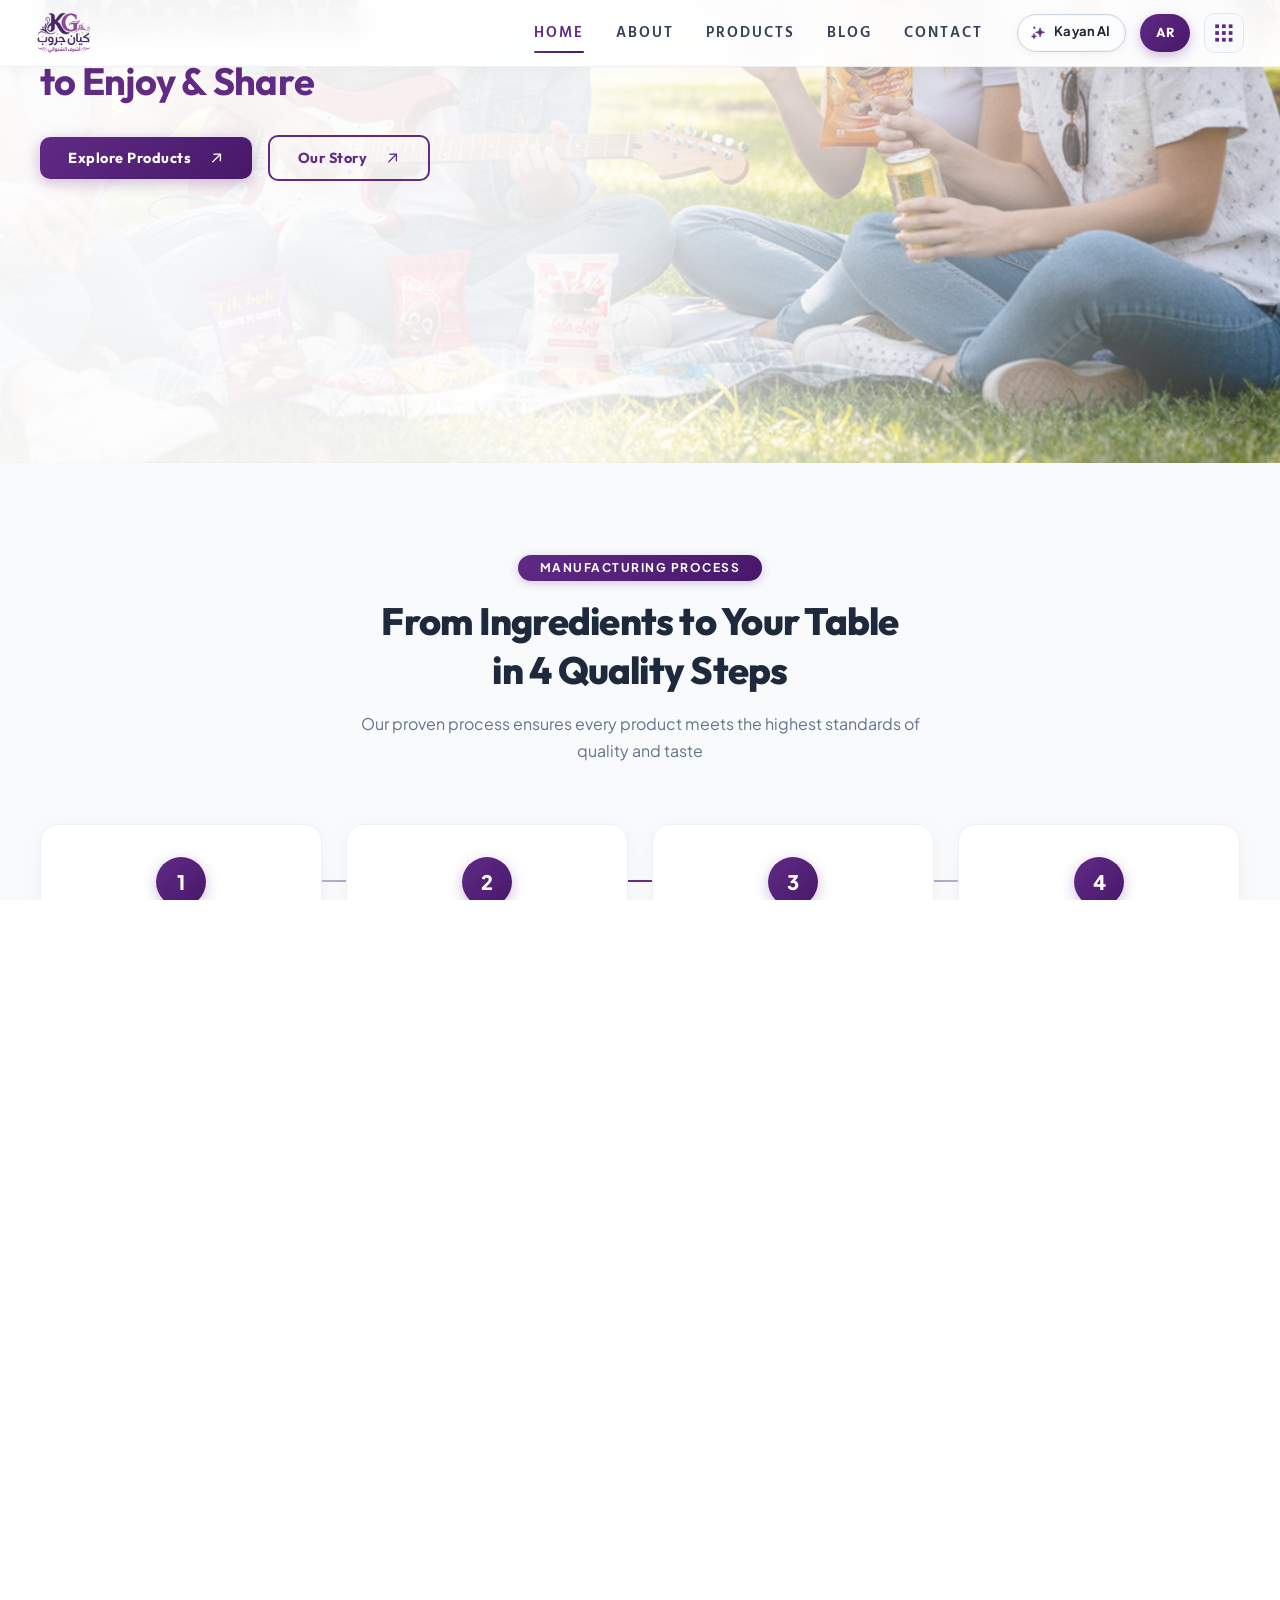
==== commit 0f132d3c: "zoz" ====
--- a/index.html
+++ b/index.html
@@ -25,2248 +25,6 @@
     <link rel="stylesheet" href="assets/css/main.css">
     <link rel="stylesheet" href="assets/css/custom-logo.css">
 
-    <!-- Mobile Responsive Fixes -->
-    <style>
-        /* === BODY THEME STYLES === */
-        body {
-            background-color: #02050A !important;
-            color: var(--rr-color-text-body);
-        }
-
-        [data-theme="light"] body {
-            background-color: var(--rr-color-common-white) !important;
-            color: #74787C;
-        }
-
-        /* === COMPREHENSIVE LIGHT MODE === */
-        [data-theme="light"] {
-            body {
-                background-color: #ffffff !important;
-                color: #2c3e50 !important;
-            }
-
-            .hero-section {
-                background: linear-gradient(135deg, #f5f7fa 0%, #c3cfe2 100%) !important;
-            }
-
-            .section-heading .section-title {
-                color: #2c3e50 !important;
-            }
-
-            .section-heading .sub-heading {
-                color: #602a85 !important;
-            }
-
-            .section-heading p {
-                color: #64748b !important;
-            }
-
-            .service-section {
-                background-color: #f8f9fa !important;
-            }
-
-            .service-item {
-                background-color: #ffffff !important;
-                border: 1px solid #e2e8f0 !important;
-                box-shadow: 0 2px 8px rgba(0, 0, 0, 0.1) !important;
-            }
-
-            .service-item .service-text a {
-                color: #2c3e50 !important;
-            }
-
-            .service-item .service-desc {
-                color: #64748b !important;
-            }
-
-            .about-section {
-                background-color: #ffffff !important;
-            }
-
-            .about-content {
-                color: #2c3e50 !important;
-            }
-
-            .about-content .section-title {
-                color: #2c3e50 !important;
-            }
-
-            .about-content p {
-                color: #64748b !important;
-            }
-
-            .process-section {
-                background-color: #f8f9fa !important;
-            }
-
-            .process-item {
-                background-color: #ffffff !important;
-                border: 1px solid #e2e8f0 !important;
-                box-shadow: 0 2px 8px rgba(0, 0, 0, 0.1) !important;
-            }
-
-            .process-content .title {
-                color: #2c3e50 !important;
-            }
-
-            .process-content p {
-                color: #64748b !important;
-            }
-
-            .project-section {
-                background-color: #ffffff !important;
-            }
-
-            .project-item {
-                background-color: #ffffff !important;
-                border: 1px solid #e2e8f0 !important;
-            }
-
-            .accordion-button {
-                background-color: #ffffff !important;
-                color: #2c3e50 !important;
-                border: 1px solid #e2e8f0 !important;
-            }
-
-            .accordion-body {
-                background-color: #f8f9fa !important;
-                border: 1px solid #e2e8f0 !important;
-            }
-
-            .hover-content p {
-                color: #64748b !important;
-            }
-
-            .testimonial-section {
-                background-color: #f8f9fa !important;
-            }
-
-            .testi-item {
-                background-color: #ffffff !important;
-                border: 1px solid #e2e8f0 !important;
-                box-shadow: 0 2px 8px rgba(0, 0, 0, 0.1) !important;
-            }
-
-            .testi-content .author {
-                color: #2c3e50 !important;
-            }
-
-            .testi-content p {
-                color: #64748b !important;
-            }
-
-            .sponsor-section {
-                background-color: #ffffff !important;
-            }
-
-            .counter-section {
-                background-color: #f8f9fa !important;
-                padding: 60px 0 !important;
-            }
-
-            .counter-item {
-                margin-bottom: 40px !important;
-                text-align: center !important;
-            }
-
-            .counter-item .title {
-                color: #2c3e50 !important;
-                font-size: 60px !important;
-                margin-bottom: 15px !important;
-            }
-
-            .counter-item p {
-                color: #64748b !important;
-                font-size: 16px !important;
-                font-weight: 500 !important;
-            }
-
-            .running-text {
-                background: linear-gradient(135deg, #602a85 0%, #471869 100%) !important;
-            }
-
-            .running-text ul li {
-                color: #ffffff !important;
-            }
-
-            h1,
-            h2,
-            h3,
-            h4,
-            h5,
-            h6 {
-                color: #2c3e50 !important;
-            }
-
-            p {
-                color: #64748b !important;
-            }
-
-            /* === FOOTER AND HEADER LIGHT MODE === */
-            .footer-section {
-                background-color: #2c3e50 !important;
-            }
-
-            .footer-widget {
-                color: #ffffff !important;
-            }
-
-            .footer-widget .widget-title {
-                color: #ffffff !important;
-            }
-
-            .footer-widget p {
-                color: rgba(255, 255, 255, 0.8) !important;
-            }
-
-            .footer-list a {
-                color: rgba(255, 255, 255, 0.8) !important;
-            }
-
-            .address-list a {
-                color: rgba(255, 255, 255, 0.8) !important;
-            }
-
-            .rr-subscribe-form .form-control {
-                background-color: rgba(255, 255, 255, 0.1) !important;
-                border-color: rgba(255, 255, 255, 0.2) !important;
-                color: #ffffff !important;
-            }
-
-            .rr-subscribe-form .form-control::placeholder {
-                color: rgba(255, 255, 255, 0.6) !important;
-            }
-
-            .rr-subscribe-form .submit {
-                background-color: #602a85 !important;
-                color: #ffffff !important;
-            }
-
-            .header {
-                background-color: rgba(255, 255, 255, 0.95) !important;
-                backdrop-filter: blur(10px) !important;
-            }
-
-            .header.sticky-active {
-                background-color: #ffffff !important;
-                box-shadow: 0 2px 10px rgba(0, 0, 0, 0.1) !important;
-            }
-
-            .mobile-menu-items a {
-                color: #2c3e50 !important;
-            }
-
-            .mobile-menu-items .active a {
-                color: #602a85 !important;
-            }
-
-            .sidebar-trigger {
-                color: #2c3e50 !important;
-                border-color: #e2e8f0 !important;
-            }
-
-            .sidebar-area {
-                background-color: #ffffff !important;
-                color: #2c3e50 !important;
-            }
-
-            .side-menu-content {
-                background-color: #ffffff !important;
-            }
-
-            .side-menu-about p {
-                color: #64748b !important;
-            }
-
-            .side-menu-list p {
-                color: #64748b !important;
-            }
-
-            .side-menu-list a {
-                color: #64748b !important;
-            }
-        }
-
-        @media (max-width: 767px) {
-
-            /* Global mobile fixes */
-            * {
-                box-sizing: border-box !important;
-            }
-
-            body {
-                overflow-x: hidden !important;
-            }
-
-            /* Hero Section Mobile Fixes */
-            .hero-section {
-                min-height: 100vh !important;
-                padding: 80px 0 60px !important;
-                display: flex !important;
-                align-items: center !important;
-            }
-
-            .hero-content {
-                text-align: center !important;
-                padding: 80px 20px 60px 20px !important;
-                width: 100% !important;
-            }
-
-            .hero-content .sub-title {
-                font-size: 28px !important;
-                margin-bottom: 12px !important;
-                display: block !important;
-                width: 100% !important;
-                line-height: 1.2 !important;
-            }
-
-            .hero-content .title {
-                font-size: 50px !important;
-                line-height: 0.9 !important;
-                margin-bottom: 15px !important;
-                font-weight: 800 !important;
-                display: block !important;
-                width: 100% !important;
-            }
-
-            .hero-content .bottom-title {
-                font-size: 32px !important;
-                line-height: 1.1 !important;
-                margin-bottom: 40px !important;
-                margin-top: 8px !important;
-                display: block !important;
-                width: 100% !important;
-            }
-
-            /* Process Section Mobile Fixes */
-            .process-section {
-                padding: 50px 0 !important;
-            }
-
-            .process-section .section-heading {
-                margin-bottom: 40px !important;
-                text-align: center !important;
-            }
-
-            .process-section .sub-heading {
-                font-size: 14px !important;
-                margin-bottom: 10px !important;
-                text-transform: uppercase !important;
-                letter-spacing: 1px !important;
-            }
-
-            .process-section .section-title {
-                font-size: 26px !important;
-                line-height: 1.2 !important;
-                margin-bottom: 20px !important;
-                padding: 0 10px !important;
-            }
-
-            .process-item {
-                text-align: center !important;
-                padding: 25px 15px !important;
-                margin-bottom: 30px !important;
-                background: rgba(255, 255, 255, 0.05) !important;
-                border-radius: 10px !important;
-            }
-
-            .process-content .title {
-                font-size: 18px !important;
-                line-height: 1.3 !important;
-                margin-bottom: 15px !important;
-                font-weight: 600 !important;
-            }
-
-            .process-content p {
-                font-size: 14px !important;
-                line-height: 1.5 !important;
-                padding: 0 !important;
-                margin: 0 !important;
-            }
-
-            .process-icon {
-                margin-bottom: 20px !important;
-                display: flex !important;
-                justify-content: center !important;
-            }
-
-            /* Container and spacing adjustments */
-            .container {
-                max-width: 100% !important;
-                padding-left: 20px !important;
-                padding-right: 20px !important;
-                margin: 0 auto !important;
-            }
-
-            .pt-130 {
-                padding-top: 50px !important;
-            }
-
-            .pb-130 {
-                padding-bottom: 50px !important;
-            }
-
-            /* Header mobile improvements */
-            .header {
-                padding: 10px 0 !important;
-                background: rgba(0, 0, 0, 0.9) !important;
-            }
-
-            .header .container {
-                padding: 0 15px !important;
-            }
-
-            /* Section headings mobile */
-            .section-heading {
-                margin-bottom: 40px !important;
-                text-align: center !important;
-                padding: 0 15px !important;
-            }
-
-            .sub-heading {
-                font-size: 12px !important;
-                margin-bottom: 8px !important;
-                text-transform: uppercase !important;
-                letter-spacing: 1px !important;
-            }
-
-            .section-title {
-                font-size: 24px !important;
-                line-height: 1.3 !important;
-                margin-bottom: 15px !important;
-            }
-
-            /* Grid improvements */
-            .row {
-                margin-left: -10px !important;
-                margin-right: -10px !important;
-            }
-
-            .row>div {
-                padding-left: 10px !important;
-                padding-right: 10px !important;
-                margin-bottom: 25px !important;
-            }
-
-            /* Text overflow fixes */
-            .overflow-hidden {
-                overflow: visible !important;
-            }
-
-            /* Mobile navigation improvements */
-            .mobile-menu-items {
-                display: block !important;
-            }
-
-            /* Button improvements */
-            .rr-primary-btn {
-                padding: 12px 24px !important;
-                font-size: 14px !important;
-                border-radius: 5px !important;
-            }
-
-            /* Typography improvements */
-            h1,
-            h2,
-            h3,
-            h4,
-            h5,
-            h6 {
-                word-break: break-word !important;
-                hyphens: auto !important;
-            }
-
-            p {
-                word-break: break-word !important;
-                hyphens: auto !important;
-            }
-
-            /* Background adjustments */
-            .hero-section::before {
-                content: '' !important;
-                position: absolute !important;
-                top: 0 !important;
-                left: 0 !important;
-                right: 0 !important;
-                bottom: 0 !important;
-                background: rgba(0, 0, 0, 0.3) !important;
-                z-index: 1 !important;
-            }
-
-            .hero-content {
-                position: relative !important;
-                z-index: 2 !important;
-            }
-        }
-
-        @media (max-width: 575px) {
-
-            /* Extra small devices */
-            .container {
-                padding-left: 15px !important;
-                padding-right: 15px !important;
-            }
-
-            .hero-content .title {
-                font-size: 40px !important;
-            }
-
-            .hero-content .bottom-title {
-                font-size: 26px !important;
-            }
-
-            .process-section .section-title {
-                font-size: 22px !important;
-                padding: 0 5px !important;
-            }
-
-            .process-content .title {
-                font-size: 16px !important;
-            }
-
-            .process-content p {
-                font-size: 13px !important;
-            }
-
-            .process-item {
-                padding: 20px 10px !important;
-            }
-        }
-
-        @media (max-width: 480px) {
-
-            /* Very small devices */
-            .hero-content .title {
-                font-size: 35px !important;
-            }
-
-            .process-section .section-title {
-                font-size: 20px !important;
-            }
-
-            .container {
-                padding-left: 10px !important;
-                padding-right: 10px !important;
-            }
-        }
-
-        /* Desktop hero content positioning */
-        @media (min-width: 992px) {
-            .hero-content {
-                text-align: left !important;
-                padding: 200px 0 150px 0 !important;
-                max-width: 900px !important;
-            }
-
-            .hero-content .sub-title {
-                font-size: 50px !important;
-                line-height: 1.2 !important;
-                margin-bottom: 10px !important;
-            }
-
-            .hero-content .title {
-                font-size: 120px !important;
-                line-height: 0.9 !important;
-                margin-bottom: 15px !important;
-                font-weight: 800 !important;
-            }
-
-            .hero-content .bottom-title {
-                font-size: 65px !important;
-                line-height: 1.1 !important;
-                margin-top: 5px !important;
-                margin-bottom: 40px !important;
-            }
-        }
-
-        /* Tablet hero content positioning */
-        @media (min-width: 768px) and (max-width: 991px) {
-            .hero-content {
-                text-align: center !important;
-                padding: 150px 20px 100px 20px !important;
-            }
-
-            .hero-content .sub-title {
-                font-size: 38px !important;
-            }
-
-            .hero-content .title {
-                font-size: 75px !important;
-            }
-
-            .hero-content .bottom-title {
-                font-size: 45px !important;
-            }
-        }
-
-        /* Counter section mobile styles */
-        @media (max-width: 767px) {
-            .counter-section {
-                padding: 50px 0 !important;
-            }
-
-            .counter-item {
-                margin-bottom: 35px !important;
-                padding: 20px 10px !important;
-            }
-
-            .counter-item .title {
-                font-size: 45px !important;
-                margin-bottom: 10px !important;
-            }
-
-            .counter-item p {
-                font-size: 14px !important;
-                line-height: 1.3 !important;
-            }
-        }
-
-        @media (max-width: 575px) {
-            .counter-item .title {
-                font-size: 40px !important;
-            }
-
-            .counter-item p {
-                font-size: 13px !important;
-            }
-        }
-
-        /* Additional mobile fixes for specific issues */
-        @media (max-width: 767px) {
-
-            /* Fix for text cutoff issues */
-            .hero-section .container {
-                width: 100% !important;
-                max-width: none !important;
-            }
-
-            /* Ensure full width coverage */
-            .hero-content h4,
-            .hero-content h2,
-            .hero-content h3 {
-                max-width: 100% !important;
-                white-space: normal !important;
-                text-align: center !important;
-            }
-
-            /* Fix for work process section */
-            .process-section .container {
-                width: 100% !important;
-                max-width: none !important;
-            }
-
-            /* Ensure proper text wrapping */
-            .section-title {
-                white-space: normal !important;
-                word-wrap: break-word !important;
-                overflow-wrap: break-word !important;
-            }
-
-            /* Fix for mobile navigation */
-            .header-logo img {
-                max-height: 100px !important;
-            }
-
-            /* Maintain logo size in sticky header */
-            .sticky-active .header-logo img {
-                height: 100px !important;
-                max-height: 100px !important;
-            }
-
-            /* Responsive background images */
-            .hero-section {
-                background-size: cover !important;
-                background-position: center !important;
-                background-attachment: scroll !important;
-            }
-
-            /* Fix for animation elements that might cause issues */
-            .anim-text {
-                animation: none !important;
-                transform: none !important;
-            }
-
-            /* Ensure buttons are properly sized */
-            .rr-primary-btn {
-                display: inline-block !important;
-                width: auto !important;
-                min-width: 120px !important;
-            }
-        }
-
-        /* === PRODUCT CARDS CAROUSEL STYLES === */
-        @property --angle {
-            syntax: "<angle>";
-            initial-value: 0deg;
-            inherits: true;
-        }
-
-        /* Hide radio buttons */
-        .product-cards-section input[type="radio"] {
-            position: absolute;
-            width: 1px;
-            height: 1px;
-            padding: 0;
-            margin: -1px;
-            overflow: hidden;
-            clip: rect(0, 0, 0, 0);
-            white-space: nowrap;
-            border-width: 0;
-        }
-
-        .cards {
-            --img-w: 250px;
-            --duration: 300ms;
-            --img-easing: cubic-bezier(0.23, 1, 0.32, 1);
-            width: min(100% - 4rem, 900px);
-            margin-inline: auto;
-            display: grid;
-            counter-reset: my-counter;
-            /* Performance optimizations */
-            contain: layout style;
-            transform: translateZ(0);
-        }
-
-        .card {
-            --cards-grid-cols: auto;
-            --cards-grid-rows: var(--img-w) auto;
-            --cards-grid-gap: 2rem;
-            --cards-footer-justify: center;
-
-            grid-area: 1/1;
-            display: grid;
-            place-items: center;
-            grid-template-columns: var(--cards-grid-cols);
-            grid-template-rows: var(--cards-grid-rows);
-            gap: var(--cards-grid-gap);
-            background-color: rgba(17, 21, 28, 0.95);
-            border-radius: 20px;
-            padding: 2rem;
-            border: 1px solid rgba(255, 255, 255, 0.1);
-            /* Performance optimizations */
-            will-change: transform, opacity;
-            transform: translateZ(0);
-            backface-visibility: hidden;
-        }
-
-        @media (600px < width) {
-            .card {
-                --cards-grid-cols: var(--img-w) auto;
-                --cards-grid-rows: auto;
-                --cards-grid-gap: 4rem;
-                --cards-footer-justify: start;
-            }
-        }
-
-        .card-img {
-            width: 250px;
-            height: 250px;
-            aspect-ratio: 1 / 1;
-            rotate: var(--angle, 0deg);
-            border-radius: 15px;
-            border: 4px solid var(--rr-color-common-white);
-            overflow: hidden;
-            transform-origin: center;
-            object-fit: cover;
-            box-shadow: 0 8px 25px rgba(0, 0, 0, 0.15);
-            /* Optimized transitions */
-            transition: transform var(--duration) ease, rotate var(--duration) ease, opacity var(--duration) ease;
-            will-change: transform, rotate;
-            transform: translateZ(0);
-        }
-
-        /* Light theme card styling */
-        [data-theme="light"] .card {
-            background-color: rgba(255, 255, 255, 0.98);
-            border: 1px solid rgba(63, 90, 243, 0.2);
-            box-shadow: 0 8px 32px rgba(63, 90, 243, 0.1);
-        }
-
-        [data-theme="light"] .card-img {
-            border-color: var(--rr-color-theme-primary);
-            box-shadow: 0 8px 25px rgba(63, 90, 243, 0.2);
-        }
-
-        /* Card animations */
-        input:nth-of-type(1):checked+.card~.card>.card-img,
-        input:nth-of-type(2):checked+.card~.card>.card-img,
-        input:nth-of-type(3):checked+.card~.card>.card-img,
-        input:nth-of-type(4):checked+.card~.card>.card-img,
-        input:nth-of-type(5):checked+.card~.card>.card-img,
-        input:nth-of-type(6):checked+.card~.card>.card-img,
-        input:nth-of-type(7):checked+.card~.card>.card-img {
-            animation: straighten-img calc(var(--duration) * 2) forwards;
-            animation-timing-function: var(--img-easing);
-        }
-
-        @keyframes straighten-img {
-            50% {
-                rotate: 0deg;
-                transform: translateZ(0);
-            }
-        }
-
-        /* Stacking order and visibility optimization */
-        .card {
-            z-index: -1;
-            visibility: hidden;
-        }
-
-        input:checked+.card {
-            z-index: 10 !important;
-            visibility: visible;
-        }
-
-        /* Show first card by default */
-        .card:first-of-type {
-            visibility: visible;
-        }
-
-        .card-data {
-            display: grid;
-            gap: 1.5rem;
-            max-width: 400px;
-        }
-
-        .card-data>.card-num {
-            opacity: var(--data-opacity, 0);
-            font-size: 0.9rem;
-            color: rgba(255, 255, 255, 0.7);
-            font-weight: 600;
-            background: rgba(63, 90, 243, 0.2);
-            padding: 4px 12px;
-            border-radius: 20px;
-            display: inline-block;
-        }
-
-        [data-theme="light"] .card-data>.card-num {
-            color: #74787C;
-            background: rgba(63, 90, 243, 0.1);
-        }
-
-        .card-data>h2 {
-            font-size: 2rem;
-            font-weight: 700;
-            margin: 0;
-            color: var(--rr-color-common-white);
-            font-family: var(--rr-ff-heading);
-            text-shadow: 0 2px 4px rgba(0, 0, 0, 0.3);
-        }
-
-        [data-theme="light"] .card-data>h2 {
-            color: var(--rr-color-heading-primary);
-            text-shadow: none;
-        }
-
-        .card-data>p {
-            font-size: 1rem;
-            line-height: 1.6;
-            color: rgba(255, 255, 255, 0.9);
-            margin: 0;
-        }
-
-        [data-theme="light"] .card-data>p {
-            color: #74787C;
-        }
-
-        .card-data>h2,
-        .card-data>p,
-        .card-data>.card-num {
-            transition: opacity var(--duration) ease-in-out, transform var(--duration) ease-in-out;
-            transition-delay: var(--data-delay, 0ms);
-            opacity: var(--data-opacity, 0);
-            transform: translate3d(0, var(--data-y, 20px), 0);
-            will-change: opacity, transform;
-        }
-
-        .card-data>footer {
-            display: flex;
-            justify-content: var(--cards-footer-justify);
-            gap: 2rem;
-        }
-
-        .card-data>footer label {
-            margin-block-start: auto;
-            cursor: pointer;
-            pointer-events: var(--card-events, none);
-            opacity: var(--data-opacity, 0);
-            transition: transform var(--duration) ease-in-out, background-color var(--duration) ease-in-out, opacity var(--duration) ease-in-out;
-            color: var(--rr-color-common-white);
-            background-color: var(--rr-color-theme-primary);
-            border-radius: 50%;
-            width: 40px;
-            height: 40px;
-            aspect-ratio: 1/1;
-            display: grid;
-            place-content: center;
-            font-size: 16px;
-            box-shadow: 0 4px 15px rgba(63, 90, 243, 0.3);
-            will-change: transform;
-            transform: translateZ(0);
-        }
-
-        input:checked:focus-visible+.card>.card-data>footer label,
-        .card-data>footer label:hover {
-            background-color: var(--rr-color-theme-secondary);
-            transform: scale(1.1) translateZ(0);
-        }
-
-        input:checked+.card {
-            --data-opacity: 1;
-            --data-y: 0px;
-            --data-delay: var(--duration);
-            --card-events: auto;
-            transition: z-index;
-            transition-delay: 300ms;
-        }
-
-        input:checked+.card .card-data>h2,
-        input:checked+.card .card-data>p,
-        input:checked+.card .card-data>.card-num {
-            opacity: 1;
-            transform: translate3d(0, 0, 0);
-        }
-
-        input:checked+.card>.card-img {
-            animation: reveal-img calc(var(--duration) * 2) forwards;
-        }
-
-        @keyframes reveal-img {
-            50% {
-                transform: translate3d(-150%, 0, 0) translateZ(0);
-                rotate: 0deg;
-            }
-        }
-
-        /* Reduced motion support for accessibility */
-        @media (prefers-reduced-motion: reduce) {
-            .card-img {
-                transition: none !important;
-                animation: none !important;
-            }
-
-            .card-data>h2,
-            .card-data>p,
-            .card-data>.card-num,
-            .card-data>footer label {
-                transition: opacity 0.2s ease !important;
-                animation: none !important;
-            }
-
-            .cards {
-                --duration: 150ms;
-            }
-        }
-
-        /* Mobile responsiveness for cards */
-        @media (max-width: 768px) {
-            .card-img {
-                width: 200px;
-                height: 200px;
-            }
-
-            .cards {
-                --img-w: 200px;
-            }
-
-            .card-data>h2 {
-                font-size: 1.5rem;
-            }
-
-            .card-data>footer label {
-                width: 35px;
-                height: 35px;
-                font-size: 14px;
-            }
-        }
-
-        /* === SPARKLE BUTTON STYLES === */
-        .sparkle-button {
-            --active: 0;
-            --bg: radial-gradient(40% 50% at center 100%,
-                    hsl(270 calc(var(--active) * 97%) 72% / var(--active)),
-                    transparent),
-                radial-gradient(80% 100% at center 120%,
-                    hsl(260 calc(var(--active) * 97%) 70% / var(--active)),
-                    transparent),
-                hsl(260 calc(var(--active) * 97%) calc((var(--active) * 44%) + 12%));
-            background: var(--bg);
-            font-size: 1rem;
-            font-weight: 500;
-            border: 0;
-            cursor: pointer;
-            padding: 0.8em 1em;
-            display: flex;
-            align-items: center;
-            gap: 0.25em;
-            white-space: nowrap;
-            border-radius: 100px;
-            position: relative;
-            box-shadow: 0 0 calc(var(--active) * 3em) calc(var(--active) * 1em) hsl(260 97% 61% / 0.75),
-                0 0em 0 0 hsl(260 calc(var(--active) * 97%) calc((var(--active) * 50%) + 30%)) inset,
-                0 -0.05em 0 0 hsl(260 calc(var(--active) * 97%) calc(var(--active) * 60%)) inset;
-            transition: box-shadow 0.3s ease, scale 0.3s ease, background 0.3s ease;
-            scale: calc(1 + (var(--active) * 0.1));
-            margin-right: 15px;
-        }
-
-        .sparkle-button:active {
-            scale: 1;
-            transition: 0.3s;
-        }
-
-        .sparkle path {
-            color: hsl(0 0% calc((var(--active, 0) * 70%) + var(--base)));
-            transform-box: fill-box;
-            transform-origin: center;
-            fill: currentColor;
-            stroke: currentColor;
-            animation-delay: calc((0.3s * 1.5) + (var(--delay) * 1s));
-            animation-duration: 0.6s;
-            transition: color 0.3s ease;
-        }
-
-        .sparkle-button:is(:hover, :focus-visible) path {
-            animation-name: bounce;
-        }
-
-        @keyframes bounce {
-
-            35%,
-            65% {
-                scale: var(--scale);
-            }
-        }
-
-        .sparkle path:nth-of-type(1) {
-            --scale: 0.5;
-            --delay: 0.1;
-            --base: 40%;
-        }
-
-        .sparkle path:nth-of-type(2) {
-            --scale: 1.5;
-            --delay: 0.2;
-            --base: 20%;
-        }
-
-        .sparkle path:nth-of-type(3) {
-            --scale: 2.5;
-            --delay: 0.35;
-            --base: 30%;
-        }
-
-        .sparkle-button:before {
-            content: "";
-            position: absolute;
-            inset: -0.2em;
-            z-index: -1;
-            border: 0.25em solid hsl(260 97% 50% / 0.5);
-            border-radius: 100px;
-            opacity: var(--active, 0);
-            transition: opacity 0.3s ease;
-        }
-
-        .spark {
-            position: absolute;
-            inset: 0;
-            border-radius: 100px;
-            rotate: 0deg;
-            overflow: hidden;
-            mask: linear-gradient(white, transparent 50%);
-            animation: flip calc(var(--spark) * 2) infinite steps(2, end);
-        }
-
-        @keyframes flip {
-            to {
-                rotate: 360deg;
-            }
-        }
-
-        .spark:before {
-            content: "";
-            position: absolute;
-            width: 200%;
-            aspect-ratio: 1;
-            top: 0%;
-            left: 50%;
-            z-index: -1;
-            translate: -50% -15%;
-            rotate: 0;
-            transform: rotate(-90deg);
-            opacity: calc((var(--active)) + 0.4);
-            background: conic-gradient(from 0deg,
-                    transparent 0 340deg,
-                    white 360deg);
-            transition: opacity 0.3s ease;
-            animation: rotate var(--spark) linear infinite both;
-        }
-
-        .spark:after {
-            content: "";
-            position: absolute;
-            inset: var(--cut);
-            border-radius: 100px;
-        }
-
-        .backdrop {
-            position: absolute;
-            inset: var(--cut);
-            background: var(--bg);
-            border-radius: 100px;
-            transition: background 0.3s ease;
-        }
-
-        @keyframes rotate {
-            to {
-                transform: rotate(90deg);
-            }
-        }
-
-        @supports(selector(:has(:is(+ *)))) {
-            body:has(button:is(:hover, :focus-visible)) {
-                --active: 1;
-                --play-state: running;
-            }
-
-            .bodydrop {
-                display: none;
-            }
-        }
-
-        .sparkle-button:is(:hover, :focus-visible)~ :is(.bodydrop, .particle-pen) {
-            --active: 1;
-            --play-state: running;
-        }
-
-        .sparkle-button:is(:hover, :focus-visible) {
-            --active: 1;
-            --play-state: running;
-        }
-
-        .sp {
-            position: relative;
-        }
-
-        .particle-pen {
-            position: absolute;
-            width: 200%;
-            aspect-ratio: 1;
-            top: 50%;
-            left: 50%;
-            translate: -50% -50%;
-            mask: radial-gradient(white, transparent 65%);
-            -webkit-mask: radial-gradient(white, transparent 65%);
-            z-index: -1;
-            opacity: var(--active, 0);
-            transition: opacity 0.3s ease;
-        }
-
-        .particle {
-            fill: white;
-            width: calc(var(--size, 0.25) * 1rem);
-            aspect-ratio: 1;
-            position: absolute;
-            top: calc(var(--y) * 1%);
-            left: calc(var(--x) * 1%);
-            opacity: var(--alpha, 1);
-            animation: float-out calc(var(--duration, 1) * 1s) calc(var(--delay) * -1s) infinite linear;
-            transform-origin: var(--origin-x, 1000%) var(--origin-y, 1000%);
-            z-index: -1;
-            animation-play-state: var(--play-state, paused);
-        }
-
-        .particle path {
-            fill: hsl(0 0% 90%);
-            stroke: none;
-        }
-
-        .particle:nth-of-type(even) {
-            animation-direction: reverse;
-        }
-
-        @keyframes float-out {
-            to {
-                rotate: 360deg;
-            }
-        }
-
-        .text {
-            translate: 2% -6%;
-            letter-spacing: 0.01ch;
-            background: linear-gradient(90deg, hsl(0 0% calc((var(--active) * 100%) + 65%)), hsl(0 0% calc((var(--active) * 100%) + 26%)));
-            background-clip: text;
-            -webkit-background-clip: text;
-            color: transparent;
-            transition: background 0.3s ease;
-        }
-
-        .sparkle-button svg {
-            inline-size: 1.25em;
-            translate: -25% -5%;
-        }
-
-        /* Add variable values for particles */
-        .particle:nth-child(1) {
-            --x: 15;
-            --y: 5;
-            --duration: 3;
-            --delay: 0;
-            --size: 0.3;
-        }
-
-        .particle:nth-child(2) {
-            --x: 85;
-            --y: 15;
-            --duration: 2;
-            --delay: 0.5;
-            --size: 0.2;
-        }
-
-        .particle:nth-child(3) {
-            --x: 25;
-            --y: 80;
-            --duration: 4;
-            --delay: 1;
-            --size: 0.35;
-        }
-
-        .particle:nth-child(4) {
-            --x: 70;
-            --y: 85;
-            --duration: 2.5;
-            --delay: 0.3;
-            --size: 0.25;
-        }
-
-        .particle:nth-child(5) {
-            --x: 90;
-            --y: 60;
-            --duration: 3.5;
-            --delay: 0.8;
-            --size: 0.4;
-        }
-
-        .particle:nth-child(6) {
-            --x: 10;
-            --y: 45;
-            --duration: 2.2;
-            --delay: 0.2;
-            --size: 0.28;
-        }
-
-        .particle:nth-child(7) {
-            --x: 65;
-            --y: 10;
-            --duration: 3.8;
-            --delay: 0.7;
-            --size: 0.32;
-        }
-
-        .particle:nth-child(8) {
-            --x: 45;
-            --y: 75;
-            --duration: 2.8;
-            --delay: 0.6;
-            --size: 0.22;
-        }
-
-        .particle:nth-child(9) {
-            --x: 30;
-            --y: 25;
-            --duration: 4.2;
-            --delay: 1.2;
-            --size: 0.38;
-        }
-
-        .particle:nth-child(10) {
-            --x: 80;
-            --y: 35;
-            --duration: 2.3;
-            --delay: 0.4;
-            --size: 0.26;
-        }
-
-        .particle:nth-child(11) {
-            --x: 55;
-            --y: 90;
-            --duration: 3.2;
-            --delay: 0.9;
-            --size: 0.34;
-        }
-
-        .particle:nth-child(12) {
-            --x: 20;
-            --y: 65;
-            --duration: 2.7;
-            --delay: 1.1;
-            --size: 0.3;
-        }
-
-        .particle:nth-child(13) {
-            --x: 75;
-            --y: 20;
-            --duration: 3.6;
-            --delay: 0.1;
-            --size: 0.24;
-        }
-
-        .particle:nth-child(14) {
-            --x: 40;
-            --y: 50;
-            --duration: 2.9;
-            --delay: 0.8;
-            --size: 0.36;
-        }
-
-        .particle:nth-child(15) {
-            --x: 95;
-            --y: 75;
-            --duration: 4;
-            --delay: 0.3;
-            --size: 0.28;
-        }
-
-        .particle:nth-child(16) {
-            --x: 5;
-            --y: 30;
-            --duration: 3.4;
-            --delay: 1;
-            --size: 0.32;
-        }
-
-        .particle:nth-child(17) {
-            --x: 60;
-            --y: 5;
-            --duration: 2.5;
-            --delay: 0.7;
-            --size: 0.26;
-        }
-
-        .particle:nth-child(18) {
-            --x: 35;
-            --y: 85;
-            --duration: 3.8;
-            --delay: 0.4;
-            --size: 0.4;
-        }
-
-        .particle:nth-child(19) {
-            --x: 85;
-            --y: 40;
-            --duration: 2.2;
-            --delay: 1.3;
-            --size: 0.22;
-        }
-
-        .particle:nth-child(20) {
-            --x: 15;
-            --y: 70;
-            --duration: 3.5;
-            --delay: 0.5;
-            --size: 0.35;
-        }
-
-        /* Header AI button positioning and styling */
-        .header-ai-btn {
-            display: flex;
-            align-items: center;
-            padding: 0 20px;
-            margin-right: 20px;
-            border-right: 1px solid rgba(255, 255, 255, 0.1);
-            padding-right: 20px;
-        }
-
-        [data-theme="light"] .header-ai-btn {
-            border-right: 1px solid rgba(0, 0, 0, 0.1);
-        }
-
-        .header-ai-btn .sparkle-button {
-            margin-right: 0;
-            font-size: 1rem;
-            padding: 0.8em 1.2em;
-            transform: scale(1);
-        }
-
-        .header-ai-btn .sp {
-            margin: 0;
-            position: relative;
-        }
-
-        /* Sidebar sparkle button styles */
-        .sidebar-sparkle-btn {
-            padding: 15px 0;
-            text-align: center;
-            border-bottom: 1px solid rgba(255, 255, 255, 0.1);
-            margin-bottom: 15px;
-        }
-
-        .sidebar-sparkle-btn .sparkle-button {
-            margin-right: 0;
-            font-size: 1rem;
-            width: 100%;
-            max-width: 200px;
-            justify-content: center;
-        }
-
-        [data-theme="light"] .sidebar-sparkle-btn {
-            border-bottom: 1px solid rgba(0, 0, 0, 0.1);
-        }
-
-        /* Responsive adjustments for sparkle button */
-        @media (max-width: 768px) {
-
-            /* Hide header sparkle button on mobile - only show in sidebar */
-            .header-ai-btn {
-                display: none !important;
-            }
-
-            .sparkle-button {
-                font-size: 0.9rem;
-                padding: 0.6em 0.8em;
-                margin-right: 10px;
-            }
-
-            .sp {
-                margin-right: 10px;
-            }
-
-            .sidebar-sparkle-btn .sparkle-button {
-                margin-right: 0;
-                font-size: 0.9rem;
-            }
-        }
-
-        /* === HERO TEXT LIGHT MODE STYLING === */
-        [data-theme="light"] .hero-content .sub-title,
-        [data-theme="light"] .hero-section .hero-content .sub-title,
-        [data-theme="light"] .hero-content .sub-title.anim-text {
-            color: #ffffff !important;
-            text-shadow:
-                0 2px 10px rgba(0, 0, 0, 0.3),
-                0 4px 20px rgba(0, 0, 0, 0.2),
-                0 8px 40px rgba(0, 0, 0, 0.1),
-                2px 2px 4px rgba(0, 0, 0, 0.4);
-        }
-
-        [data-theme="light"] .hero-content .title,
-        [data-theme="light"] .hero-section .hero-content .title,
-        [data-theme="light"] .hero-content .title.anim-text {
-            color: #ffffff !important;
-            text-shadow:
-                0 3px 15px rgba(0, 0, 0, 0.4),
-                0 6px 30px rgba(0, 0, 0, 0.3),
-                0 10px 50px rgba(0, 0, 0, 0.2),
-                3px 3px 6px rgba(0, 0, 0, 0.5);
-        }
-
-        [data-theme="light"] .hero-content .bottom-title,
-        [data-theme="light"] .hero-section .hero-content .bottom-title,
-        [data-theme="light"] .hero-content .bottom-title.anim-text {
-            color: #ffffff !important;
-            text-shadow:
-                0 2px 12px rgba(0, 0, 0, 0.35),
-                0 5px 25px rgba(0, 0, 0, 0.25),
-                0 8px 45px rgba(0, 0, 0, 0.15),
-                2px 2px 5px rgba(0, 0, 0, 0.45);
-        }
-
-        /* Target individual character divs in light mode */
-        [data-theme="light"] .hero-content .sub-title .char,
-        [data-theme="light"] .hero-content .sub-title .line .char {
-            color: #ffffff !important;
-        }
-
-        [data-theme="light"] .hero-content .title .char,
-        [data-theme="light"] .hero-content .title .line .char {
-            color: #ffffff !important;
-        }
-
-        [data-theme="light"] .hero-content .bottom-title .char,
-        [data-theme="light"] .hero-content .bottom-title .line .char {
-            color: #ffffff !important;
-        }
-
-        /* Additional targeting for animation classes */
-        [data-theme="light"] .anim-text.sub-title,
-        [data-theme="light"] .sub-title.anim-text {
-            color: #ffffff !important;
-            text-shadow:
-                0 2px 10px rgba(0, 0, 0, 0.3),
-                0 4px 20px rgba(0, 0, 0, 0.2),
-                0 8px 40px rgba(0, 0, 0, 0.1),
-                2px 2px 4px rgba(0, 0, 0, 0.4);
-        }
-
-        [data-theme="light"] .anim-text.title,
-        [data-theme="light"] .title.anim-text {
-            color: #ffffff !important;
-            text-shadow:
-                0 3px 15px rgba(0, 0, 0, 0.4),
-                0 6px 30px rgba(0, 0, 0, 0.3),
-                0 10px 50px rgba(0, 0, 0, 0.2),
-                3px 3px 6px rgba(0, 0, 0, 0.5);
-        }
-
-        [data-theme="light"] .anim-text.bottom-title,
-        [data-theme="light"] .bottom-title.anim-text {
-            color: #ffffff !important;
-            text-shadow:
-                0 2px 12px rgba(0, 0, 0, 0.35),
-                0 5px 25px rgba(0, 0, 0, 0.25),
-                0 8px 45px rgba(0, 0, 0, 0.15),
-                2px 2px 5px rgba(0, 0, 0, 0.45);
-        }
-
-        /* Target character divs with inline styles */
-        [data-theme="light"] .hero-content div.char[style*="display: inline-block"],
-        [data-theme="light"] .hero-section div.char[style*="display: inline-block"] {
-            color: #ffffff !important;
-        }
-
-        [data-theme="light"] .hero-content .bottom-title div.char[style*="display: inline-block"] {
-            color: #ffffff !important;
-        }
-
-        /* Override any JavaScript-applied styles for character divs */
-        [data-theme="light"] .hero-content .line .char,
-        [data-theme="light"] .hero-section .line .char {
-            color: var(--rr-color-theme-primary) !important;
-        }
-
-        [data-theme="light"] .hero-content .bottom-title .line .char {
-            color: var(--rr-color-theme-primary) !important;
-        }
-
-        /* Ensure all text in hero content is properly colored in light mode */
-        [data-theme="light"] .hero-content * {
-            color: var(--rr-color-theme-primary) !important;
-        }
-
-        [data-theme="light"] .hero-content .bottom-title,
-        [data-theme="light"] .hero-content .bottom-title * {
-            color: var(--rr-color-theme-primary) !important;
-        }
-
-        /* === LOGO THEME SWITCHING === */
-        /* Default (dark mode) - show dark logo, hide light logo */
-        .logo-dark {
-            display: inline-block !important;
-        }
-
-        .logo-light {
-            display: none !important;
-        }
-
-        /* Light mode - hide dark logo, show light logo */
-        [data-theme="light"] .logo-dark {
-            display: none !important;
-        }
-
-        [data-theme="light"] .logo-light {
-            display: inline-block !important;
-        }
-
-        /* === SPARKLE BUTTON LIGHT MODE STYLES === */
-        [data-theme="light"] .sparkle-button {
-            --bg: radial-gradient(40% 50% at center 100%,
-                    hsl(210 calc(var(--active) * 97%) 60% / var(--active)),
-                    transparent),
-                radial-gradient(80% 100% at center 120%,
-                    hsl(220 calc(var(--active) * 97%) 65% / var(--active)),
-                    transparent),
-                linear-gradient(135deg, #f8fafc 0%, #e2e8f0 50%, #cbd5e1 100%);
-            color: #1e293b !important;
-            border: 1px solid #cbd5e1 !important;
-            box-shadow:
-                0 2px 8px rgba(0, 0, 0, 0.1),
-                0 1px 3px rgba(0, 0, 0, 0.1),
-                inset 0 1px 0 rgba(255, 255, 255, 0.8) !important;
-        }
-
-        [data-theme="light"] .sparkle-button:before {
-            border: 0.25em solid hsl(220 90% 50% / 0.3);
-        }
-
-        [data-theme="light"] .sparkle-button:is(:hover, :focus-visible) {
-            box-shadow:
-                0 4px 16px rgba(0, 0, 0, 0.15),
-                0 2px 6px rgba(0, 0, 0, 0.1),
-                inset 0 1px 0 rgba(255, 255, 255, 0.9) !important;
-        }
-
-        [data-theme="light"] .sparkle-button .text {
-            color: #1e293b !important;
-        }
-
-        /* Light mode sparkle SVG icons */
-        [data-theme="light"] .sparkle-button svg path {
-            fill: #475569 !important;
-            stroke: #475569 !important;
-        }
-
-        /* Light mode particle effects */
-        [data-theme="light"] .particle-pen {
-            --color-light: hsl(220, 90%, 60%);
-        }
-
-        [data-theme="light"] .particle {
-            background: radial-gradient(circle, var(--color-light), transparent);
-        }
-
-        /* Header AI button light mode */
-        [data-theme="light"] .header-ai-btn {
-            border-right: 1px solid rgba(0, 0, 0, 0.1);
-        }
-
-        /* Backdrop adjustments for light mode */
-        [data-theme="light"] .sparkle-button .backdrop {
-            background: rgba(255, 255, 255, 0.8);
-            backdrop-filter: blur(10px);
-        }
-
-        /* === PRELOADER RESPONSIVE FIXES === */
-        .loading {
-            white-space: nowrap !important;
-            overflow: visible !important;
-            width: auto !important;
-            min-width: max-content;
-            text-align: center;
-        }
-
-        .loading:before,
-        .loading:after {
-            white-space: nowrap !important;
-            overflow: hidden !important;
-            display: inline-block;
-        }
-
-        /* Responsive font sizes to ensure single line */
-        @media (max-width: 1200px) {
-            .loading {
-                font-size: 80px !important;
-            }
-        }
-
-        @media (max-width: 992px) {
-            .loading {
-                font-size: 70px !important;
-            }
-        }
-
-        @media (max-width: 768px) {
-            .loading {
-                font-size: 50px !important;
-            }
-        }
-
-        @media (max-width: 576px) {
-            .loading {
-                font-size: 35px !important;
-            }
-        }
-
-        @media (max-width: 480px) {
-            .loading {
-                font-size: 28px !important;
-            }
-        }
-
-        @media (max-width: 320px) {
-            .loading {
-                font-size: 22px !important;
-            }
-        }
-
-        /* Ensure preloader text centering works correctly */
-        #preloader .loading {
-            left: 50% !important;
-            transform: translate(-50%, -50%) !important;
-            width: auto !important;
-            max-width: 90vw;
-        }
-
-        /* === ABOUT SECTION IMAGE STYLING === */
-        .about-img-wrap {
-            margin-bottom: 30px;
-        }
-
-        .about-img-wrap img {
-            width: 100% !important;
-            height: auto !important;
-            object-fit: cover !important;
-            border-radius: 15px !important;
-            box-shadow: 0 10px 30px rgba(0, 0, 0, 0.2) !important;
-        }
-
-        [data-theme="light"] .about-img-wrap img {
-            box-shadow: 0 10px 30px rgba(0, 0, 0, 0.1) !important;
-        }
-
-        @media (max-width: 991px) {
-            .about-img-wrap {
-                margin-bottom: 40px;
-                text-align: center;
-            }
-        }
-
-        /* === HERO CONTENT LEFT ALIGNMENT === */
-        .hero-content {
-            text-align: left !important;
-            position: absolute !important;
-            left: 5% !important;
-            top: 50% !important;
-            transform: translateY(-50%) !important;
-            z-index: 10 !important;
-            max-width: 600px !important;
-        }
-
-        .hero-content .sub-title,
-        .hero-content .title,
-        .hero-content .bottom-title {
-            text-align: left !important;
-        }
-
-        /* Responsive adjustments for hero content */
-        @media (max-width: 1200px) {
-            .hero-content {
-                left: 3% !important;
-                max-width: 500px !important;
-            }
-        }
-
-        @media (max-width: 991px) {
-            .hero-content {
-                left: 5% !important;
-                max-width: 400px !important;
-            }
-        }
-
-        @media (max-width: 768px) {
-            .hero-content {
-                left: 50% !important;
-                transform: translate(-50%, -50%) !important;
-                text-align: center !important;
-                max-width: 90% !important;
-            }
-
-            .hero-content .sub-title,
-            .hero-content .title,
-            .hero-content .bottom-title {
-                text-align: center !important;
-            }
-        }
-
-        /* === SIDEBAR MOBILE MENU IMPROVEMENTS === */
-
-        /* Make sidebar fullscreen on mobile */
-        @media (max-width: 768px) {
-            .sidebar-area {
-                width: 100vw !important;
-                height: 100vh !important;
-                left: 0 !important;
-                top: 0 !important;
-                right: auto !important;
-                bottom: auto !important;
-                position: fixed !important;
-                z-index: 9999 !important;
-                overflow-y: auto !important;
-                overflow-x: hidden !important;
-            }
-
-            .side-menu-content {
-                width: 100% !important;
-                height: 100% !important;
-                padding: 20px 15px !important;
-                display: flex !important;
-                flex-direction: column !important;
-                justify-content: flex-start !important;
-            }
-
-            .sidebar-sparkle-btn {
-                padding: 10px 0 !important;
-                margin-bottom: 10px !important;
-            }
-
-            .side-menu-nav {
-                margin: 15px 0 !important;
-                padding: 10px 0 !important;
-            }
-        }
-
-        /* Navigation Menu Styles for Sidebar */
-        .side-menu-nav {
-            margin: 20px 0;
-            padding: 15px 0;
-            border-bottom: 1px solid rgba(255, 255, 255, 0.1);
-        }
-
-        [data-theme="light"] .side-menu-nav {
-            border-bottom: 1px solid rgba(0, 0, 0, 0.1);
-        }
-
-        .side-nav-menu {
-            list-style: none;
-            margin: 0;
-            padding: 0;
-        }
-
-        .side-nav-menu li {
-            margin: 0 0 8px 0;
-        }
-
-        .side-nav-menu li a {
-            display: block;
-            padding: 10px 15px;
-            font-size: 16px;
-            font-weight: 500;
-            color: rgba(255, 255, 255, 0.8);
-            text-decoration: none;
-            border-radius: 8px;
-            transition: all 0.3s ease;
-            border: 1px solid transparent;
-        }
-
-        .side-nav-menu li a:hover,
-        .side-nav-menu li.active a {
-            color: var(--rr-color-common-white);
-            background: rgba(63, 90, 243, 0.1);
-            border-color: rgba(63, 90, 243, 0.3);
-            transform: translateX(10px);
-        }
-
-        /* Light mode navigation styles */
-        [data-theme="light"] .side-nav-menu li a {
-            color: rgba(0, 0, 0, 0.7);
-        }
-
-        [data-theme="light"] .side-nav-menu li a:hover,
-        [data-theme="light"] .side-nav-menu li.active a {
-            color: var(--rr-color-theme-primary);
-            background: rgba(63, 90, 243, 0.05);
-            border-color: rgba(63, 90, 243, 0.2);
-        }
-
-        /* Make AI button more curved in sidebar */
-        .sidebar-sparkle-btn .sparkle-button {
-            border-radius: 25px !important;
-            padding: 15px 25px !important;
-            box-shadow:
-                0 4px 20px rgba(63, 90, 243, 0.2),
-                0 2px 8px rgba(0, 0, 0, 0.1) !important;
-        }
-
-        [data-theme="light"] .sidebar-sparkle-btn .sparkle-button {
-            box-shadow:
-                0 4px 20px rgba(63, 90, 243, 0.15),
-                0 2px 8px rgba(0, 0, 0, 0.1) !important;
-        }
-
-        /* Responsive font sizes for mobile navigation */
-        @media (max-width: 576px) {
-            .side-nav-menu li a {
-                font-size: 15px;
-                padding: 8px 12px;
-            }
-        }
-
-        /* Remove any scrollbar styling */
-        .sidebar-area::-webkit-scrollbar {
-            display: none;
-        }
-
-        .sidebar-area {
-            scrollbar-width: none;
-            -ms-overflow-style: none;
-        }
-
-        /* Ensure sidebar close button is visible on fullscreen */
-        @media (max-width: 768px) {
-            .sidebar-trigger.close {
-                position: absolute !important;
-                top: 20px !important;
-                right: 20px !important;
-                z-index: 10000 !important;
-                background: rgba(255, 255, 255, 0.1) !important;
-                border: 1px solid rgba(255, 255, 255, 0.2) !important;
-                border-radius: 50% !important;
-                width: 40px !important;
-                height: 40px !important;
-                display: flex !important;
-                align-items: center !important;
-                justify-content: center !important;
-            }
-
-            [data-theme="light"] .sidebar-trigger.close {
-                background: rgba(0, 0, 0, 0.1) !important;
-                border: 1px solid rgba(0, 0, 0, 0.2) !important;
-            }
-        }
-
-        /* === STICKY HEADER SCROLL BEHAVIOR === */
-        .header {
-            transition: all 0.3s ease-in-out;
-        }
-
-        .header.sticky-header {
-            backdrop-filter: blur(20px);
-            background: rgba(2, 5, 10, 0.9) !important;
-            border-bottom: 1px solid rgba(255, 255, 255, 0.1);
-            box-shadow: 0 2px 20px rgba(0, 0, 0, 0.3);
-        }
-
-        [data-theme="light"] .header.sticky-header {
-            background: rgba(255, 255, 255, 0.95) !important;
-            border-bottom: 1px solid rgba(0, 0, 0, 0.1);
-            box-shadow: 0 2px 20px rgba(0, 0, 0, 0.1);
-        }
-
-        .header.sticky-header .primary-header {
-            padding: 10px 0 !important;
-        }
-
-        .header.sticky-header .header-logo img {
-            height: 35px !important;
-            transition: all 0.3s ease;
-        }
-
-        .header.sticky-header .header-ai-btn .sparkle-button {
-            font-size: 0.85rem !important;
-            padding: 0.6em 1em !important;
-            transform: scale(0.9) !important;
-        }
-
-        .header.sticky-header .mobile-menu-items ul li a {
-            font-size: 14px !important;
-            padding: 8px 12px !important;
-        }
-
-        /* Smooth transitions for header elements */
-        .primary-header {
-            transition: padding 0.3s ease;
-        }
-
-        .header-logo img {
-            transition: height 0.3s ease;
-        }
-
-        /* === NAVIGATION LINK VISIBILITY - HERO SECTION ONLY (before scroll) === */
-        .header:not(.sticky-header) .mobile-menu-items ul li a {
-            color: #2c3e50 !important;
-            text-shadow: 0 1px 2px rgba(255, 255, 255, 0.8), 0 0 20px rgba(255, 255, 255, 0.6);
-            font-weight: 600 !important;
-            font-size: 16px !important;
-        }
-
-        .header:not(.sticky-header) .mobile-menu-items ul li a:hover {
-            color: var(--rr-color-theme-primary) !important;
-        }
-
-        .header:not(.sticky-header) .mobile-menu-items ul li.active a {
-            color: var(--rr-color-theme-primary) !important;
-        }
-
-        /* Reset to normal for sticky header (after scroll) */
-        .header.sticky-header .mobile-menu-items ul li a {
-            text-shadow: none !important;
-        }
-
-        /* === LANGUAGE BUTTON STYLES - MODERN DESIGN === */
-        .lang-btn {
-            display: flex;
-            align-items: center;
-            justify-content: center;
-            min-width: 50px;
-            height: 36px;
-            padding: 0 16px;
-            border-radius: 20px;
-            background: linear-gradient(135deg, #602a85 0%, #471869 100%);
-            border: none;
-            color: #ffffff;
-            font-size: 13px;
-            font-weight: 700;
-            letter-spacing: 1px;
-            text-decoration: none;
-            margin-right: 40px;
-            transition: all 0.4s cubic-bezier(0.175, 0.885, 0.32, 1.275);
-            box-shadow: 0 4px 15px rgba(71, 24, 105, 0.4);
-            position: relative;
-            overflow: hidden;
-        }
-
-        .lang-btn::before {
-            content: '';
-            position: absolute;
-            top: 0;
-            left: -100%;
-            width: 100%;
-            height: 100%;
-            background: linear-gradient(90deg, transparent, rgba(255, 255, 255, 0.3), transparent);
-            transition: left 0.5s;
-        }
-
-        .lang-btn:hover::before {
-            left: 100%;
-        }
-
-        .lang-btn:hover {
-            transform: translateY(-3px) scale(1.05);
-            box-shadow: 0 8px 25px rgba(71, 24, 105, 0.5);
-        }
-
-        .lang-btn:active {
-            transform: translateY(-1px) scale(1.02);
-        }
-
-        .lang-btn .lang-text {
-            font-family: var(--rr-ff-heading);
-            position: relative;
-            z-index: 1;
-        }
-
-        [data-theme="light"] .lang-btn {
-            background: linear-gradient(135deg, #602a85 0%, #471869 100%);
-            color: #ffffff;
-        }
-
-        [data-theme="light"] .lang-btn:hover {
-            box-shadow: 0 8px 25px rgba(71, 24, 105, 0.5);
-        }
-
-        @media (max-width: 768px) {
-            .lang-btn {
-                min-width: 42px;
-                height: 32px;
-                padding: 0 12px;
-                font-size: 11px;
-                margin-right: 20px;
-            }
-        }
-
-        /* === RTL (Arabic) LANGUAGE STYLES === */
-        .rtl-mode,
-        [dir="rtl"] {
-            direction: rtl;
-        }
-
-        /* Maintain same header spacing in RTL - don't reverse the layout */
-        .rtl-mode .header-right {
-            direction: ltr;
-        }
-
-        .rtl-mode .lang-btn {
-            margin-right: 40px;
-            margin-left: 0;
-        }
-
-        /* Keep header layout same, just change text direction */
-        .rtl-mode .mobile-menu-items ul li a,
-        .rtl-mode .side-nav-menu li a {
-            direction: rtl;
-            color: #2c3e50 !important;
-            font-weight: 700 !important;
-            font-size: 17px !important;
-        }
-
-        /* Symmetrical spacing for RTL navigation using flexbox gap */
-        .rtl-mode .mobile-menu-items ul {
-            display: flex !important;
-            justify-content: center !important;
-            gap: 50px !important;
-        }
-
-        .rtl-mode .mobile-menu-items ul li {
-            margin: 0 !important;
-            padding: 0 !important;
-        }
-
-        .rtl-mode .mobile-menu-items ul li.active a {
-            color: var(--rr-color-theme-primary) !important;
-        }
-
-        .rtl-mode .mobile-menu-items ul li a:hover {
-            color: var(--rr-color-theme-primary) !important;
-        }
-
-        /* Arabic sticky header - white text on dark background */
-        .rtl-mode.sticky-header .mobile-menu-items ul li a,
-        .rtl-mode .header.sticky-header .mobile-menu-items ul li a {
-            color: #ffffff !important;
-        }
-
-        .rtl-mode .lang-btn {
-            margin-right: 15px;
-        }
-
-        /* Hero Section RTL */
-        .rtl-mode .hero-content {
-            text-align: center;
-        }
-
-        /* Fix Arabic text display - prevent character splitting from breaking Arabic */
-        .rtl-mode .hero-content .sub-title,
-        .rtl-mode .hero-content .title,
-        .rtl-mode .hero-content .bottom-title {
-            direction: rtl !important;
-            unicode-bidi: bidi-override !important;
-        }
-
-        /* Reset the character animation spans for Arabic */
-        .rtl-mode .hero-content .char,
-        .rtl-mode .hero-content .word,
-        .rtl-mode .hero-content .line {
-            display: inline !important;
-            direction: rtl !important;
-            unicode-bidi: bidi-override !important;
-        }
-
-        /* Section Headings RTL */
-        .rtl-mode .section-heading {
-            text-align: right;
-        }
-
-        .rtl-mode .section-heading.text-center {
-            text-align: center;
-        }
-
-        /* Process Section RTL */
-        .rtl-mode .process-content {
-            text-align: right;
-        }
-
-        .rtl-mode .process-item {
-            text-align: right;
-        }
-
-        /* About Section RTL */
-        .rtl-mode .about-content {
-            text-align: right;
-        }
-
-        .rtl-mode .about-btn {
-            text-align: right;
-        }
-
-        .rtl-mode .rr-primary-btn i {
-            margin-left: 0;
-            margin-right: 10px;
-            transform: rotate(180deg);
-        }
-
-        /* Footer RTL */
-        .rtl-mode .footer-widget {
-            text-align: right;
-        }
-
-        .rtl-mode .footer-list {
-            text-align: right;
-        }
-
-        .rtl-mode .address-list {
-            text-align: right;
-        }
-
-        /* Sidebar RTL */
-        .rtl-mode .side-menu-content {
-            text-align: right;
-        }
-
-        .rtl-mode .side-menu-list li i {
-            margin-right: 0;
-            margin-left: 15px;
-        }
-
-        /* Form RTL */
-        .rtl-mode input[type="text"],
-        .rtl-mode input[type="email"],
-        .rtl-mode textarea {
-            text-align: right;
-        }
-
-        /* RTL font family for Arabic */
-        .rtl-mode body,
-        .rtl-mode h1,
-        .rtl-mode h2,
-        .rtl-mode h3,
-        .rtl-mode h4,
-        .rtl-mode h5,
-        .rtl-mode h6,
-        .rtl-mode p,
-        .rtl-mode a,
-        .rtl-mode span,
-        .rtl-mode li {
-            font-family: 'Noto Sans Arabic', 'Segoe UI', Tahoma, sans-serif;
-        }
-
-        @media (max-width: 991px) {
-            .rtl-mode .mobile-menu-items ul li {
-                margin-right: 15px;
-            }
-        }
-
-        @media (max-width: 768px) {
-            .rtl-mode .lang-btn {
-                margin-left: 10px;
-            }
-
-            .rtl-mode .mobile-menu-items ul li {
-                margin-right: 10px;
-            }
-        }
-
-
-        .rtl-mode .running-text ul li:before {
-            right: auto;
-            left: -40px;
-        }
-
-        .rtl-mode .running-text.running-3 .inner-3 li:before {
-            right: auto;
-            left: -150px;
-            transform: translateY(-50%) rotate(180deg);
-        }
-
-        /* Fix Carousel Width Calculation (JS doesn't count gap) */
-        .running-text ul {
-            gap: 0 !important;
-        }
-
-        .running-text ul li {
-            margin-right: 60px;
-        }
-
-        .rtl-mode .running-text ul li {
-            margin-right: 0;
-            margin-left: 60px;
-        }
-    </style>
-
-    <!-- FINAL LOGO SIZE OVERRIDE - LOADS LAST -->
-    <style>
-        /* Ultra-high specificity logo size override */
-        html body .header .primary-header .primary-header-inner .header-logo img,
-        html body .header .primary-header-inner .header-logo img,
-        html body .header-logo img,
-        .header-logo img {
-            height: 100px !important;
-            max-height: 100px !important;
-            min-height: 100px !important;
-            width: auto !important;
-            max-width: 9999px !important;
-            min-width: 0 !important;
-        }
-
-        /* Sticky header */
-        html body .header.sticky-active .header-logo img,
-        html body .header.fixed .header-logo img,
-        .sticky-active .header-logo img {
-            height: 100px !important;
-            max-height: 100px !important;
-            min-height: 100px !important;
-            width: auto !important;
-            max-width: 9999px !important;
-        }
-    </style>
 </head>
 
 <body>
@@ -2282,8 +40,8 @@
             <div class="primary-header-inner">
                 <div class="header-logo d-lg-block">
                     <a href="index.html">
-                        <img src="assets/img/logo/LOGO.png" alt="Kayan Group" style="height: 100px;" class="logo-dark">
-                        <img src="assets/img/logo/LOGO light.png" alt="Kayan Group" style="height: 100px;"
+                        <img src="assets/img/logo/LOGO.png" alt="Kayan Group" class="logo-dark">
+                        <img src="assets/img/logo/LOGO light.png" alt="Kayan Group"
                             class="logo-light">
                     </a>
                 </div>
@@ -2485,8 +243,8 @@
         <div class="side-menu-content">
             <div class="side-menu-logo">
                 <a href="index.html">
-                    <img src="assets/img/logo/LOGO.png" alt="Kayan Group" style="height: 70px;" class="logo-dark">
-                    <img src="assets/img/logo/LOGO light.png" alt="Kayan Group" style="height: 70px;"
+                    <img src="assets/img/logo/LOGO.png" alt="Kayan Group" class="logo-dark">
+                    <img src="assets/img/logo/LOGO light.png" alt="Kayan Group"
                         class="logo-light">
                 </a>
             </div>
@@ -2673,6 +431,10 @@
                         <h4 class="sub-title anim-text">Creating</h4>
                         <h2 class="title anim-text">Moments</h2>
                         <h3 class="bottom-title anim-text">to Enjoy & Share</h3>
+                        <div class="hero-cta-wrap">
+                            <a href="project.html" class="rr-primary-btn">Explore Products <i class="fa-regular fa-arrow-right"></i></a>
+                            <a href="about.html" class="rr-primary-btn hero-btn-outline">Our Story <i class="fa-regular fa-arrow-right"></i></a>
+                        </div>
                     </div>
                 </div>
             </section>
@@ -2680,217 +442,6 @@
 
             <!-- Manufacturing Process Section - Modern Design -->
             <section class="manufacturing-process-section pt-130 pb-130">
-                <style>
-                    .manufacturing-process-section {
-                        position: relative;
-                        background: linear-gradient(180deg, #fafbfc 0%, #ffffff 100%);
-                        overflow: hidden;
-                    }
-
-                    .manufacturing-process-section::before {
-                        content: '';
-                        position: absolute;
-                        top: 0;
-                        right: 0;
-                        width: 500px;
-                        height: 500px;
-                        background: radial-gradient(circle, rgba(99, 102, 241, 0.05) 0%, transparent 70%);
-                        border-radius: 50%;
-                    }
-
-                    .modern-section-header {
-                        text-align: center;
-                        margin-bottom: 70px;
-                        position: relative;
-                    }
-
-                    .modern-section-header .badge {
-                        display: inline-block;
-                        padding: 8px 24px;
-                        background: linear-gradient(135deg, #602a85 0%, #471869 100%);
-                        color: white;
-                        border-radius: 50px;
-                        font-size: 12px;
-                        font-weight: 600;
-                        letter-spacing: 1.5px;
-                        text-transform: uppercase;
-                        margin-bottom: 20px;
-                    }
-
-                    .modern-section-header h2 {
-                        font-size: 42px;
-                        font-weight: 700;
-                        color: #1a202c;
-                        line-height: 1.3;
-                        margin-bottom: 15px;
-                    }
-
-                    .modern-section-header p {
-                        font-size: 18px;
-                        color: #718096;
-                        max-width: 600px;
-                        margin: 0 auto;
-                    }
-
-                    .process-timeline {
-                        position: relative;
-                        display: flex;
-                        justify-content: space-between;
-                        gap: 30px;
-                        margin-top: 50px;
-                    }
-
-                    /* Timeline connector line */
-                    .process-timeline::before {
-                        content: '';
-                        position: absolute;
-                        top: 60px;
-                        left: 12.5%;
-                        right: 12.5%;
-                        height: 2px;
-                        background: linear-gradient(90deg, #e2e8f0 0%, #cbd5e0 50%, #e2e8f0 100%);
-                        z-index: 0;
-                    }
-
-                    .process-step {
-                        flex: 1;
-                        position: relative;
-                        z-index: 1;
-                    }
-
-                    .process-card {
-                        background: white;
-                        border-radius: 20px;
-                        padding: 35px 25px;
-                        box-shadow: 0 4px 20px rgba(0, 0, 0, 0.06);
-                        transition: all 0.4s cubic-bezier(0.4, 0, 0.2, 1);
-                        height: 100%;
-                        border: 1px solid #f0f4f8;
-                        position: relative;
-                        overflow: hidden;
-                    }
-
-                    .process-card::before {
-                        content: '';
-                        position: absolute;
-                        top: 0;
-                        left: 0;
-                        right: 0;
-                        height: 4px;
-                        background: linear-gradient(90deg, #602a85 0%, #471869 100%);
-                        transform: scaleX(0);
-                        transform-origin: left;
-                        transition: transform 0.4s cubic-bezier(0.4, 0, 0.2, 1);
-                    }
-
-                    .process-card:hover {
-                        transform: translateY(-8px);
-                        box-shadow: 0 12px 40px rgba(71, 24, 105, 0.15);
-                        border-color: #e9ecef;
-                    }
-
-                    .process-card:hover::before {
-                        transform: scaleX(1);
-                    }
-
-                    .step-number {
-                        width: 60px;
-                        height: 60px;
-                        background: linear-gradient(135deg, #602a85 0%, #471869 100%);
-                        border-radius: 50%;
-                        display: flex;
-                        align-items: center;
-                        justify-content: center;
-                        font-size: 24px;
-                        font-weight: 700;
-                        color: white;
-                        margin: 0 auto 25px;
-                        box-shadow: 0 4px 15px rgba(71, 24, 105, 0.3);
-                        position: relative;
-                        z-index: 2;
-                    }
-
-                    .step-icon {
-                        width: 70px;
-                        height: 70px;
-                        background: linear-gradient(135deg, #f8f9ff 0%, #f0f4ff 100%);
-                        border-radius: 18px;
-                        display: flex;
-                        align-items: center;
-                        justify-content: center;
-                        margin: 0 auto 20px;
-                        transition: all 0.3s ease;
-                    }
-
-                    .process-card:hover .step-icon {
-                        transform: scale(1.1) rotate(5deg);
-                        background: linear-gradient(135deg, rgba(71, 24, 105, 0.08) 0%, rgba(71, 24, 105, 0.15) 100%);
-                    }
-
-                    .step-icon i {
-                        font-size: 32px;
-                        background: linear-gradient(135deg, #602a85 0%, #471869 100%);
-                        -webkit-background-clip: text;
-                        -webkit-text-fill-color: transparent;
-                        background-clip: text;
-                    }
-
-                    .process-card h3 {
-                        font-size: 20px;
-                        font-weight: 700;
-                        color: #2d3748;
-                        margin-bottom: 15px;
-                        line-height: 1.4;
-                        text-align: center;
-                    }
-
-                    .process-card p {
-                        font-size: 15px;
-                        line-height: 1.7;
-                        color: #718096;
-                        text-align: center;
-                        margin: 0;
-                    }
-
-                    /* Responsive Design */
-                    @media (max-width: 991px) {
-                        .process-timeline {
-                            flex-wrap: wrap;
-                        }
-
-                        .process-timeline::before {
-                            display: none;
-                        }
-
-                        .process-step {
-                            flex: 0 0 calc(50% - 15px);
-                            margin-bottom: 30px;
-                        }
-
-                        .modern-section-header h2 {
-                            font-size: 36px;
-                        }
-                    }
-
-                    @media (max-width: 767px) {
-                        .process-step {
-                            flex: 0 0 100%;
-                        }
-
-                        .modern-section-header h2 {
-                            font-size: 30px;
-                        }
-
-                        .modern-section-header p {
-                            font-size: 16px;
-                        }
-
-                        .process-card {
-                            padding: 30px 20px;
-                        }
-                    }
-                </style>
-
                 <div class="container">
                     <div class="modern-section-header">
                         <span class="badge">MANUFACTURING PROCESS</span>
@@ -3395,9 +946,9 @@
                                 <div class="footer-logo mb-25">
                                     <a href="index.html">
                                         <img src="assets/img/logo/LOGO.png" alt="Kayan Group" class="logo-dark"
-                                            style="max-height: 90px;">
+                                            >
                                         <img src="assets/img/logo/LOGO light.png" alt="Kayan Group" class="logo-light"
-                                            style="max-height: 90px;">
+                                            >
                                     </a>
                                 </div>
                                 <p class="mb-25">Creating delicious food products that bring families together since
--- a/assets/css/custom-logo.css
+++ b/assets/css/custom-logo.css
@@ -1,147 +1,2324 @@
-/* ================================================
-   KAYAN GROUP - CUSTOM LOGO SIZE OVERRIDES
-   ================================================
-   This file overrides main.css restrictions to 
-   ensure logos display at the correct size.
-   MUST load AFTER main.css
-   ================================================ */
-
-/* === DESKTOP LOGO SIZE === */
+/* ==========================================================================
+   KAYAN GROUP - MASTER DESIGN SYSTEM & ALIGNMENT STYLES
+   Egypt's Trusted Food Manufacturer Since 1997
+   Full visual polish, layout alignment, responsive & RTL perfection
+   ========================================================================== */
+
+@import url('https://fonts.googleapis.com/css2?family=Noto+Sans+Arabic:wght@400;500;600;700;800&family=Outfit:wght@400;500;600;700;800;900&family=Plus+Jakarta+Sans:wght@400;500;600;700;800&display=swap');
+
+/* === ROOT DESIGN TOKENS === */
+:root {
+    --kg-purple: #602a85;
+    --kg-purple-dark: #471869;
+    --kg-purple-light: #7b38a8;
+    --kg-purple-gradient: linear-gradient(135deg, #602a85 0%, #471869 100%);
+    --kg-purple-soft: rgba(96, 42, 133, 0.08);
+    --kg-purple-border: rgba(96, 42, 133, 0.2);
+    --kg-gold: #f59e0b;
+    --kg-heading: #1e293b;
+    --kg-body: #475569;
+    --kg-muted: #64748b;
+    --kg-border: #e2e8f0;
+    --kg-card-bg: #ffffff;
+    --kg-bg-soft: #f8fafc;
+    --kg-bg-page: #ffffff;
+    --kg-radius: 16px;
+    --kg-shadow-sm: 0 2px 8px rgba(0, 0, 0, 0.04);
+    --kg-shadow-md: 0 8px 24px rgba(0, 0, 0, 0.06);
+    --kg-shadow-lg: 0 16px 36px rgba(96, 42, 133, 0.12);
+    --rr-ff-heading: 'Outfit', 'Plus Jakarta Sans', sans-serif;
+    --rr-ff-body: 'Plus Jakarta Sans', sans-serif;
+    --rr-color-theme-primary: #602a85;
+}
+
+/* === BASE RESET & GLOBAL FIXES === */
+html {
+    scroll-behavior: smooth;
+    overflow-x: hidden !important;
+}
+
+body {
+    background-color: var(--kg-bg-page) !important;
+    color: var(--kg-body) !important;
+    font-family: var(--rr-ff-body) !important;
+    overflow-x: hidden !important;
+    width: 100% !important;
+    max-width: 100vw !important;
+    -webkit-font-smoothing: antialiased;
+    -moz-osx-font-smoothing: grayscale;
+}
+
+h1, h2, h3, h4, h5, h6 {
+    color: var(--kg-heading) !important;
+    font-family: var(--rr-ff-heading) !important;
+    font-weight: 700 !important;
+    letter-spacing: -0.02em;
+}
+
+p {
+    color: var(--kg-body) !important;
+    line-height: 1.7;
+}
+
+a {
+    text-decoration: none !important;
+    transition: all 0.25s ease;
+}
+
+/* Container normalization */
+.container {
+    max-width: 1240px !important;
+    padding-left: 20px !important;
+    padding-right: 20px !important;
+}
+
+@media (max-width: 767px) {
+    .container {
+        padding-left: 16px !important;
+        padding-right: 16px !important;
+    }
+    .pt-130 { padding-top: 60px !important; }
+    .pb-130 { padding-bottom: 60px !important; }
+}
+
+/* === MASTER HEADER & NAVBAR === */
+.header,
+header.header {
+    position: fixed !important;
+    top: 0 !important;
+    left: 0 !important;
+    right: 0 !important;
+    width: 100% !important;
+    z-index: 1000 !important;
+    background: rgba(255, 255, 255, 0.94) !important;
+    backdrop-filter: blur(14px) !important;
+    -webkit-backdrop-filter: blur(14px) !important;
+    border-bottom: 1px solid rgba(0, 0, 0, 0.06) !important;
+    box-shadow: 0 2px 16px rgba(0, 0, 0, 0.03) !important;
+    transition: all 0.3s cubic-bezier(0.16, 1, 0.3, 1) !important;
+    padding: 0 !important;
+}
+
+.header .primary-header {
+    padding: 0 !important;
+    margin: 0 !important;
+}
+
+.header .primary-header-inner {
+    display: flex !important;
+    align-items: center !important;
+    justify-content: space-between !important;
+    flex-wrap: nowrap !important;
+    height: 76px !important;
+    padding: 0 36px !important;
+    max-width: 1440px !important;
+    margin: 0 auto !important;
+    transition: height 0.3s ease !important;
+}
+
+.header.sticky-header .primary-header-inner,
+.header.sticky-active .primary-header-inner {
+    height: 66px !important;
+}
+
+/* Header Logo */
+.header-logo,
+.header .header-logo,
+.primary-header-inner .header-logo {
+    display: flex !important;
+    align-items: center !important;
+    flex-shrink: 0 !important;
+    padding: 0 !important;
+    margin: 0 !important;
+}
+
+.header-logo a {
+    display: flex !important;
+    align-items: center !important;
+}
+
 .header-logo img,
 .header .header-logo img,
 .header .primary-header-inner .header-logo img,
-.header .primary-header .header-logo img,
-.primary-header-inner .header-logo img {
-    height: 100px !important;
-    max-height: 100px !important;
+.primary-header-inner .header-logo img,
+html body .header-logo img {
+    height: 48px !important;
     width: auto !important;
-    max-width: 999px !important;
-    min-width: auto !important;
-}
-
-/* === STICKY/FIXED HEADER === */
-.sticky-active .header-logo img,
-.header.sticky-active .header-logo img,
-.header.fixed .header-logo img,
-.header.sticky-header .header-logo img {
-    height: 100px !important;
-    max-height: 100px !important;
-    width: auto !important;
-    max-width: 999px !important;
-}
-
-/* === SIDEBAR LOGO === */
-.side-menu-logo img,
-.side-menu-logo a img,
-.sidebar-area .side-menu-logo img {
-    height: 70px !important;
-    max-height: 70px !important;
-    width: auto !important;
-    max-width: 999px !important;
-}
-
-/* === MOBILE RESPONSIVE === */
-@media only screen and (max-width: 992px) {
+    max-height: 48px !important;
+    min-height: auto !important;
+    max-width: 180px !important;
+    object-fit: contain !important;
+    transition: height 0.3s ease !important;
+}
+
+.header.sticky-header .header-logo img,
+.header.sticky-active .header-logo img {
+    height: 42px !important;
+    max-height: 42px !important;
+}
+
+/* In white header: show color logo, hide white logo */
+.header .logo-light {
+    display: inline-block !important;
+}
+
+.header .logo-dark {
+    display: none !important;
+}
+
+/* Header Menu Items (Desktop) */
+.header-menu-wrap,
+.header .primary-header-inner .header-menu-wrap {
+    display: flex !important;
+    align-items: center !important;
+    margin: 0 auto !important;
+    padding: 0 20px !important;
+}
+
+.header .mobile-menu-items {
+    display: block !important;
+}
+
+.header .mobile-menu-items ul {
+    display: flex !important;
+    align-items: center !important;
+    gap: 32px !important;
+    list-style: none !important;
+    margin: 0 !important;
+    padding: 0 !important;
+}
+
+.header .mobile-menu-items ul li {
+    margin: 0 !important;
+    padding: 0 !important;
+    position: relative !important;
+}
+
+.header .mobile-menu-items ul li a {
+    color: #334155 !important;
+    font-size: 15px !important;
+    font-weight: 600 !important;
+    text-decoration: none !important;
+    padding: 8px 0 !important;
+    position: relative !important;
+    transition: color 0.25s ease !important;
+    text-shadow: none !important;
+    display: inline-block !important;
+}
+
+.header .mobile-menu-items ul li a:hover,
+.header .mobile-menu-items ul li.active a {
+    color: #602a85 !important;
+}
+
+.header .mobile-menu-items ul li.active a::after {
+    content: '';
+    position: absolute;
+    bottom: 0;
+    left: 0;
+    right: 0;
+    height: 2.5px;
+    background: linear-gradient(90deg, #602a85 0%, #471869 100%);
+    border-radius: 4px;
+}
+
+/* Header Right Wrap */
+.header .primary-header-inner .header-right-wrap {
+    display: flex !important;
+    align-items: center !important;
+    column-gap: 14px !important;
+    flex-wrap: nowrap !important;
+    row-gap: 0 !important;
+    margin: 0 !important;
+    padding: 0 !important;
+}
+
+.header-right,
+.header .primary-header-inner .header-right-wrap .header-right {
+    display: flex !important;
+    align-items: center !important;
+    gap: 14px !important;
+    margin: 0 !important;
+    padding: 0 !important;
+}
+
+/* Kayan AI Sparkle Button in Header */
+.header-ai-btn {
+    display: flex !important;
+    align-items: center !important;
+    padding: 0 !important;
+    margin: 0 !important;
+    border: none !important;
+}
+
+.header-ai-btn .sparkle-button {
+    font-size: 13px !important;
+    padding: 7px 16px !important;
+    height: 38px !important;
+    margin: 0 !important;
+    border-radius: 9999px !important;
+    background: linear-gradient(135deg, #f8fafc 0%, #eef2f6 100%) !important;
+    border: 1px solid #cbd5e1 !important;
+    color: #1e293b !important;
+    font-weight: 600 !important;
+    box-shadow: 0 2px 8px rgba(0, 0, 0, 0.05) !important;
+    transition: all 0.3s ease !important;
+}
+
+.header-ai-btn .sparkle-button .text {
+    color: #1e293b !important;
+    font-weight: 600 !important;
+    font-size: 13px !important;
+}
+
+.header-ai-btn .sparkle-button svg path {
+    fill: #602a85 !important;
+    stroke: #602a85 !important;
+}
+
+.header-ai-btn .sparkle-button:hover {
+    border-color: #602a85 !important;
+    box-shadow: 0 4px 14px rgba(96, 42, 133, 0.2) !important;
+    transform: translateY(-1px) !important;
+}
+
+/* Modern Language Switcher Button (Universal) */
+.lang-btn,
+#lang-toggle {
+    display: inline-flex !important;
+    align-items: center !important;
+    justify-content: center !important;
+    min-width: 48px !important;
+    height: 38px !important;
+    padding: 0 16px !important;
+    border-radius: 9999px !important;
+    background: linear-gradient(135deg, #602a85 0%, #471869 100%) !important;
+    border: none !important;
+    color: #ffffff !important;
+    font-size: 13px !important;
+    font-weight: 700 !important;
+    letter-spacing: 0.5px !important;
+    text-decoration: none !important;
+    box-shadow: 0 4px 12px rgba(96, 42, 133, 0.3) !important;
+    transition: all 0.25s cubic-bezier(0.16, 1, 0.3, 1) !important;
+    margin: 0 !important;
+    cursor: pointer !important;
+    position: relative !important;
+    overflow: hidden !important;
+}
+
+.lang-btn:hover,
+#lang-toggle:hover {
+    transform: translateY(-2px) !important;
+    box-shadow: 0 6px 18px rgba(96, 42, 133, 0.45) !important;
+    color: #ffffff !important;
+}
+
+.lang-btn .lang-text {
+    font-family: var(--rr-ff-heading);
+    position: relative;
+    z-index: 1;
+}
+
+/* Modern Sidebar Trigger (Hamburger) */
+.sidebar-icon {
+    display: flex !important;
+    align-items: center !important;
+}
+
+.sidebar-trigger.open,
+.header .primary-header-inner .header-right-wrap .header-right .sidebar-trigger {
+    width: 40px !important;
+    height: 40px !important;
+    border-radius: 10px !important;
+    border: 1.5px solid #e2e8f0 !important;
+    background: #f8fafc !important;
+    color: #334155 !important;
+    display: flex !important;
+    align-items: center !important;
+    justify-content: center !important;
+    padding: 0 !important;
+    cursor: pointer !important;
+    transition: all 0.25s ease !important;
+}
+
+.sidebar-trigger.open:hover,
+.header .primary-header-inner .header-right-wrap .header-right .sidebar-trigger:hover {
+    background: #602a85 !important;
+    border-color: #602a85 !important;
+    color: #ffffff !important;
+    transform: translateY(-1px) !important;
+    box-shadow: 0 4px 12px rgba(96, 42, 133, 0.25) !important;
+}
+
+.sidebar-trigger svg {
+    width: 18px !important;
+    height: 18px !important;
+}
+
+/* Responsive Header */
+@media (max-width: 991px) {
+    .header .primary-header-inner {
+        padding: 0 20px !important;
+        height: 66px !important;
+    }
+
+    .header-menu-wrap {
+        display: none !important;
+    }
+
+    .header-ai-btn {
+        display: none !important;
+    }
 
     .header-logo img,
     .header .header-logo img,
     .header .primary-header-inner .header-logo img {
-        height: 80px !important;
-        max-height: 80px !important;
-        width: auto !important;
-        max-width: 999px !important;
-    }
-}
-
-@media only screen and (max-width: 767px) {
-
-    .header-logo img,
-    .header .header-logo img,
-    .header .primary-header-inner .header-logo img,
-    .header .primary-header-inner .header-right-wrap .header-right .header-logo img {
-        height: 70px !important;
-        max-height: 70px !important;
-        width: auto !important;
-        max-width: 999px !important;
-    }
-}
-
-/* === FORCE DISPLAY (OVERRIDE THEME SWITCHING) === */
-.logo-dark,
-.logo-light {
+        height: 40px !important;
+        max-height: 40px !important;
+    }
+
+    .lang-btn,
+    #lang-toggle {
+        min-width: 42px !important;
+        height: 34px !important;
+        padding: 0 12px !important;
+        font-size: 12px !important;
+    }
+
+    .sidebar-trigger.open {
+        width: 36px !important;
+        height: 36px !important;
+    }
+}
+
+/* === SIDEBAR MOBILE DRAWER === */
+.sidebar-area {
+    background: #ffffff !important;
+    color: #1e293b !important;
+    box-shadow: -5px 0 35px rgba(0, 0, 0, 0.15) !important;
+    z-index: 10001 !important;
+    padding: 30px !important;
+}
+
+.side-menu-content {
+    background: transparent !important;
+    padding: 0 !important;
+}
+
+.sidebar-trigger.close {
+    width: 38px !important;
+    height: 38px !important;
+    border-radius: 50% !important;
+    background: #f1f5f9 !important;
+    border: 1px solid #e2e8f0 !important;
+    color: #334155 !important;
+    display: flex !important;
+    align-items: center !important;
+    justify-content: center !important;
+    transition: all 0.2s ease !important;
+}
+
+.sidebar-trigger.close:hover {
+    background: #602a85 !important;
+    color: #ffffff !important;
+}
+
+.side-menu-logo img {
+    height: 44px !important;
+    width: auto !important;
+    max-height: 44px !important;
+    object-fit: contain !important;
+}
+
+.side-menu-logo .logo-light {
     display: inline-block !important;
-    max-width: none !important;
-}
-
-/* Ensure proper theme switching still works */
-[data-theme="light"] .logo-dark {
+}
+
+.side-menu-logo .logo-dark {
     display: none !important;
 }
 
-[data-theme="light"] .logo-light {
+.side-menu-nav {
+    margin: 25px 0 !important;
+    padding: 15px 0 !important;
+    border-top: 1px solid #f1f5f9 !important;
+    border-bottom: 1px solid #f1f5f9 !important;
+}
+
+.side-nav-menu {
+    list-style: none !important;
+    margin: 0 !important;
+    padding: 0 !important;
+}
+
+.side-nav-menu li {
+    margin-bottom: 6px !important;
+}
+
+.side-nav-menu li a {
+    display: block !important;
+    padding: 11px 16px !important;
+    font-size: 15px !important;
+    font-weight: 600 !important;
+    color: #334155 !important;
+    border-radius: 10px !important;
+    transition: all 0.2s ease !important;
+}
+
+.side-nav-menu li a:hover,
+.side-nav-menu li.active a {
+    background: rgba(96, 42, 133, 0.08) !important;
+    color: #602a85 !important;
+    transform: translateX(6px) !important;
+}
+
+.side-menu-about h3,
+.side-menu-contact h3 {
+    color: #1e293b !important;
+    font-size: 18px !important;
+    font-weight: 700 !important;
+    margin-bottom: 12px !important;
+}
+
+.side-menu-about p,
+.side-menu-contact p,
+.side-menu-contact a {
+    color: #64748b !important;
+    font-size: 14px !important;
+    line-height: 1.6 !important;
+}
+
+.side-menu-contact a:hover {
+    color: #602a85 !important;
+}
+
+/* === HERO SECTION (index.html) === */
+.hero-section {
+    position: relative !important;
+    width: 100% !important;
+    min-height: 100vh !important;
+    min-height: 100dvh !important;
+    height: 100vh !important;
+    height: 100dvh !important;
+    display: flex !important;
+    align-items: center !important;
+    overflow: hidden !important;
+    padding: 76px 0 0 0 !important;
+    background: #f8fafc !important;
+    box-sizing: border-box !important;
+}
+
+@media (max-height: 620px) {
+    .hero-section {
+        height: auto !important;
+        min-height: 100vh !important;
+        padding: 90px 0 40px 0 !important;
+    }
+}
+
+.hero-section .hero-bg-img {
+    position: absolute !important;
+    inset: 0 !important;
+    width: 100% !important;
+    height: 100% !important;
+    z-index: 1 !important;
+    pointer-events: none !important;
+}
+
+.hero-section .hero-bg-img img {
+    width: 100% !important;
+    height: 100% !important;
+    object-fit: cover !important;
+    object-position: right center !important;
+}
+
+/* Beautiful soft scrim overlay so text is 100% legible */
+.hero-section::before {
+    content: '' !important;
+    position: absolute !important;
+    inset: 0 !important;
+    z-index: 2 !important;
+    background: linear-gradient(90deg, rgba(255, 255, 255, 0.96) 0%, rgba(255, 255, 255, 0.90) 45%, rgba(255, 255, 255, 0.45) 75%, rgba(255, 255, 255, 0.15) 100%) !important;
+    pointer-events: none !important;
+}
+
+.hero-content {
+    position: relative !important;
+    z-index: 3 !important;
+    max-width: 660px !important;
+    padding: 30px 0 !important;
+    margin: 0 !important;
+    text-align: left !important;
+    left: auto !important;
+    top: auto !important;
+    transform: none !important;
+}
+
+.hero-content .sub-title,
+.hero-content .sub-title.anim-text {
+    font-size: 26px !important;
+    font-weight: 700 !important;
+    color: #602a85 !important;
+    letter-spacing: 2px !important;
+    text-transform: uppercase !important;
+    margin-bottom: 8px !important;
     display: inline-block !important;
-}
-
-/* === HERO TEXT ELEGANT STYLING === */
-/* Make hero text white with elegant shadow for visibility */
-.hero-content .sub-title,
-.hero-content .sub-title.anim-text,
-.hero-section .hero-content .sub-title {
+    text-shadow: none !important;
+}
+
+.hero-content .title,
+.hero-content .title.anim-text {
+    font-size: 76px !important;
+    font-weight: 800 !important;
+    line-height: 1.05 !important;
+    color: #1e293b !important;
+    margin-bottom: 12px !important;
+    letter-spacing: -1.5px !important;
+    text-shadow: none !important;
+    display: block !important;
+}
+
+.hero-content .bottom-title,
+.hero-content .bottom-title.anim-text {
+    font-size: 38px !important;
+    font-weight: 700 !important;
+    color: #602a85 !important;
+    line-height: 1.2 !important;
+    margin-bottom: 30px !important;
+    text-shadow: none !important;
+    display: block !important;
+}
+
+/* Ensure animated character spans inherit clean heading colors */
+.hero-content .char,
+.hero-content div.char {
+    display: inline-block;
+    color: inherit !important;
+}
+
+.hero-cta-wrap {
+    display: flex;
+    align-items: center;
+    gap: 16px;
+    margin-top: 10px;
+}
+
+@media (max-width: 991px) {
+    .hero-content {
+        max-width: 520px !important;
+    }
+    .hero-content .title {
+        font-size: 56px !important;
+    }
+    .hero-content .bottom-title {
+        font-size: 30px !important;
+    }
+}
+
+@media (max-width: 767px) {
+    .hero-section {
+        min-height: 100vh !important;
+        min-height: 100dvh !important;
+        height: auto !important;
+        padding: 90px 0 50px 0 !important;
+    }
+
+    .hero-section::before {
+        background: rgba(255, 255, 255, 0.92) !important;
+    }
+
+    .hero-content {
+        text-align: center !important;
+        max-width: 100% !important;
+        padding: 20px 0 !important;
+    }
+
+    .hero-content .sub-title {
+        font-size: 20px !important;
+    }
+
+    .hero-content .title {
+        font-size: 42px !important;
+    }
+
+    .hero-content .bottom-title {
+        font-size: 24px !important;
+        margin-bottom: 24px !important;
+    }
+
+    .hero-cta-wrap {
+        justify-content: center;
+    }
+}
+
+/* Primary Button Styling (Universal) */
+.rr-primary-btn {
+    display: inline-flex !important;
+    align-items: center !important;
+    justify-content: center !important;
+    gap: 10px !important;
+    padding: 14px 28px !important;
+    background: linear-gradient(135deg, #602a85 0%, #471869 100%) !important;
     color: #ffffff !important;
-    text-shadow:
-        0 2px 10px rgba(0, 0, 0, 0.3),
-        0 4px 20px rgba(0, 0, 0, 0.2),
-        0 8px 40px rgba(0, 0, 0, 0.1),
-        2px 2px 4px rgba(0, 0, 0, 0.4);
-}
-
-.hero-content .title,
-.hero-content .title.anim-text,
-.hero-section .hero-content .title {
+    font-size: 14.5px !important;
+    font-weight: 700 !important;
+    letter-spacing: 0.5px !important;
+    border-radius: 10px !important;
+    border: none !important;
+    box-shadow: 0 4px 15px rgba(96, 42, 133, 0.3) !important;
+    transition: all 0.3s cubic-bezier(0.16, 1, 0.3, 1) !important;
+    text-decoration: none !important;
+}
+
+.rr-primary-btn:hover {
+    transform: translateY(-2px) !important;
+    box-shadow: 0 8px 24px rgba(96, 42, 133, 0.45) !important;
     color: #ffffff !important;
-    text-shadow:
-        0 3px 15px rgba(0, 0, 0, 0.4),
-        0 6px 30px rgba(0, 0, 0, 0.3),
-        0 10px 50px rgba(0, 0, 0, 0.2),
-        3px 3px 6px rgba(0, 0, 0, 0.5);
-}
-
-.hero-content .bottom-title,
-.hero-content .bottom-title.anim-text,
-.hero-section .hero-content .bottom-title {
+}
+
+.rr-primary-btn i {
+    transition: transform 0.25s ease;
+}
+
+.rr-primary-btn:hover i {
+    transform: translateX(4px);
+}
+
+.rr-primary-btn.hero-btn-outline {
+    background: transparent !important;
+    color: #602a85 !important;
+    border: 2px solid #602a85 !important;
+    box-shadow: none !important;
+}
+
+.rr-primary-btn.hero-btn-outline:hover {
+    background: rgba(96, 42, 133, 0.08) !important;
+    color: #471869 !important;
+    border-color: #471869 !important;
+    box-shadow: 0 4px 16px rgba(96, 42, 133, 0.15) !important;
+}
+
+/* === MANUFACTURING PROCESS SECTION (index.html) === */
+.manufacturing-process-section {
+    position: relative !important;
+    background: #f8fafc !important;
+    padding: 90px 0 !important;
+    overflow: hidden !important;
+}
+
+.modern-section-header {
+    text-align: center !important;
+    margin-bottom: 60px !important;
+    position: relative !important;
+}
+
+.modern-section-header .badge {
+    display: inline-block !important;
+    padding: 7px 22px !important;
+    background: linear-gradient(135deg, #602a85 0%, #471869 100%) !important;
     color: #ffffff !important;
-    text-shadow:
-        0 2px 12px rgba(0, 0, 0, 0.35),
-        0 5px 25px rgba(0, 0, 0, 0.25),
-        0 8px 45px rgba(0, 0, 0, 0.15),
-        2px 2px 5px rgba(0, 0, 0, 0.45);
-}
-
-/* Target individual character divs for animated text */
-.hero-content .sub-title .char,
-.hero-content .sub-title .line .char {
+    border-radius: 50px !important;
+    font-size: 12px !important;
+    font-weight: 700 !important;
+    letter-spacing: 1.5px !important;
+    text-transform: uppercase !important;
+    margin-bottom: 16px !important;
+    box-shadow: 0 2px 8px rgba(96, 42, 133, 0.25) !important;
+}
+
+.modern-section-header h2 {
+    font-size: 38px !important;
+    font-weight: 800 !important;
+    color: #1e293b !important;
+    line-height: 1.3 !important;
+    margin-bottom: 14px !important;
+}
+
+.modern-section-header p {
+    font-size: 16px !important;
+    color: #64748b !important;
+    max-width: 600px !important;
+    margin: 0 auto !important;
+}
+
+.process-timeline {
+    position: relative !important;
+    display: grid !important;
+    grid-template-columns: repeat(4, 1fr) !important;
+    gap: 24px !important;
+    margin-top: 40px !important;
+    z-index: 1 !important;
+}
+
+.process-timeline::before {
+    content: '' !important;
+    position: absolute !important;
+    top: 56px !important;
+    left: 12% !important;
+    right: 12% !important;
+    height: 2px !important;
+    background: linear-gradient(90deg, #e2e8f0 0%, #602a85 50%, #e2e8f0 100%) !important;
+    z-index: 0 !important;
+}
+
+.process-step {
+    position: relative !important;
+    z-index: 1 !important;
+    height: 100% !important;
+}
+
+.process-card {
+    background: #ffffff !important;
+    border-radius: 18px !important;
+    padding: 32px 22px !important;
+    box-shadow: 0 4px 20px rgba(0, 0, 0, 0.04) !important;
+    transition: all 0.35s cubic-bezier(0.16, 1, 0.3, 1) !important;
+    height: 100% !important;
+    border: 1px solid #eef2f6 !important;
+    position: relative !important;
+    overflow: hidden !important;
+    text-align: center !important;
+    display: flex !important;
+    flex-direction: column !important;
+    align-items: center !important;
+}
+
+.process-card::before {
+    content: '' !important;
+    position: absolute !important;
+    top: 0 !important;
+    left: 0 !important;
+    right: 0 !important;
+    height: 3.5px !important;
+    background: linear-gradient(90deg, #602a85 0%, #471869 100%) !important;
+    transform: scaleX(0) !important;
+    transform-origin: left !important;
+    transition: transform 0.35s ease !important;
+}
+
+.process-card:hover {
+    transform: translateY(-8px) !important;
+    box-shadow: 0 16px 36px rgba(96, 42, 133, 0.12) !important;
+    border-color: rgba(96, 42, 133, 0.3) !important;
+}
+
+.process-card:hover::before {
+    transform: scaleX(1) !important;
+}
+
+.step-number {
+    width: 50px !important;
+    height: 50px !important;
+    background: linear-gradient(135deg, #602a85 0%, #471869 100%) !important;
+    border-radius: 50% !important;
+    display: flex !important;
+    align-items: center !important;
+    justify-content: center !important;
+    font-size: 20px !important;
+    font-weight: 800 !important;
     color: #ffffff !important;
-}
-
-.hero-content .title .char,
-.hero-content .title .line .char {
+    margin: 0 auto 18px !important;
+    box-shadow: 0 4px 14px rgba(96, 42, 133, 0.3) !important;
+    position: relative !important;
+    z-index: 2 !important;
+}
+
+.step-icon {
+    width: 58px !important;
+    height: 58px !important;
+    background: rgba(96, 42, 133, 0.08) !important;
+    border-radius: 14px !important;
+    display: flex !important;
+    align-items: center !important;
+    justify-content: center !important;
+    margin: 0 auto 16px !important;
+    transition: all 0.3s ease !important;
+    color: #602a85 !important;
+    font-size: 24px !important;
+}
+
+.process-card:hover .step-icon {
+    transform: scale(1.08) rotate(4deg) !important;
+    background: rgba(96, 42, 133, 0.15) !important;
+}
+
+.process-card h3 {
+    font-size: 17px !important;
+    font-weight: 700 !important;
+    color: #1e293b !important;
+    margin-bottom: 12px !important;
+    line-height: 1.35 !important;
+}
+
+.process-card p {
+    font-size: 13.5px !important;
+    line-height: 1.65 !important;
+    color: #64748b !important;
+    margin: 0 !important;
+}
+
+@media (max-width: 991px) {
+    .process-timeline {
+        grid-template-columns: repeat(2, 1fr) !important;
+    }
+    .process-timeline::before {
+        display: none !important;
+    }
+}
+
+@media (max-width: 575px) {
+    .process-timeline {
+        grid-template-columns: 1fr !important;
+    }
+    .modern-section-header h2 {
+        font-size: 28px !important;
+    }
+}
+
+/* === ABOUT SECTION (index.html & about.html) === */
+.about-section {
+    background: #ffffff !important;
+    padding: 90px 0 !important;
+}
+
+.about-img-wrap {
+    border-radius: 20px !important;
+    overflow: hidden !important;
+    box-shadow: 0 16px 40px rgba(0, 0, 0, 0.08) !important;
+    border: 1px solid #eef2f6 !important;
+}
+
+.about-img-wrap img {
+    width: 100% !important;
+    height: auto !important;
+    display: block !important;
+    object-fit: cover !important;
+    transition: transform 0.5s ease !important;
+}
+
+.about-img-wrap:hover img {
+    transform: scale(1.03) !important;
+}
+
+.about-content .sub-heading {
+    color: #602a85 !important;
+    font-size: 13px !important;
+    font-weight: 700 !important;
+    text-transform: uppercase !important;
+    letter-spacing: 1.5px !important;
+    margin-bottom: 12px !important;
+    display: inline-block !important;
+}
+
+.about-content .section-title {
+    color: #1e293b !important;
+    font-size: 32px !important;
+    font-weight: 800 !important;
+    line-height: 1.3 !important;
+    margin-bottom: 20px !important;
+}
+
+.about-content p {
+    color: #475569 !important;
+    font-size: 15.5px !important;
+    line-height: 1.7 !important;
+    margin-bottom: 18px !important;
+}
+
+/* === PRODUCT CARDS CAROUSEL SECTION (index.html) === */
+.product-cards-section {
+    background: #f8fafc !important;
+    padding: 90px 0 !important;
+    overflow: hidden !important;
+}
+
+.product-cards-section .section-heading .sub-heading {
+    color: #602a85 !important;
+    font-size: 13px !important;
+    font-weight: 700 !important;
+    letter-spacing: 1.5px !important;
+    text-transform: uppercase !important;
+    margin-bottom: 10px !important;
+}
+
+.product-cards-section .section-heading .section-title {
+    color: #1e293b !important;
+    font-size: 36px !important;
+    font-weight: 800 !important;
+}
+
+/* Scope card styling to product-cards-section ONLY */
+/* Hide raw radio inputs completely */
+.product-cards-section input[type="radio"],
+.product-cards-section .cards > input[type="radio"] {
+    position: absolute !important;
+    opacity: 0 !important;
+    width: 0 !important;
+    height: 0 !important;
+    pointer-events: none !important;
+    margin: 0 !important;
+    padding: 0 !important;
+    visibility: hidden !important;
+}
+
+.product-cards-section .cards {
+    --img-w: 260px;
+    --duration: 400ms;
+    --img-easing: cubic-bezier(0.23, 1, 0.32, 1);
+    width: min(100% - 2rem, 900px) !important;
+    margin: 0 auto !important;
+    display: grid !important;
+    grid-template-columns: 1fr !important;
+    position: relative !important;
+    min-height: 420px !important;
+}
+
+.product-cards-section .card {
+    grid-area: 1 / 1 !important;
+    display: grid !important;
+    grid-template-columns: 260px 1fr !important;
+    align-items: center !important;
+    gap: 3.5rem !important;
+    background-color: #ffffff !important;
+    border-radius: 24px !important;
+    padding: 3rem !important;
+    border: 1px solid #eef2f6 !important;
+    box-shadow: 0 20px 45px rgba(96, 42, 133, 0.08), 0 2px 10px rgba(0, 0, 0, 0.04) !important;
+    color: #1e293b !important;
+    z-index: 1 !important;
+    visibility: hidden !important;
+    opacity: 0 !important;
+    pointer-events: none !important;
+    transform: scale(0.96) translateY(12px) !important;
+    transition: opacity var(--duration) ease, transform var(--duration) var(--img-easing), visibility var(--duration) !important;
+    will-change: transform, opacity, visibility !important;
+}
+
+/* Checked Card becomes Active and Visible */
+.product-cards-section input:checked + .card {
+    z-index: 10 !important;
+    visibility: visible !important;
+    opacity: 1 !important;
+    pointer-events: auto !important;
+    transform: scale(1) translateY(0) !important;
+}
+
+/* Card Image with Angle Tilt */
+.product-cards-section .card-img {
+    width: 260px !important;
+    height: 260px !important;
+    aspect-ratio: 1 / 1 !important;
+    rotate: var(--angle, 0deg) !important;
+    border-radius: 20px !important;
+    border: 4px solid #ffffff !important;
+    object-fit: contain !important;
+    background: #fafbfc !important;
+    padding: 24px !important;
+    box-shadow: 0 14px 34px rgba(96, 42, 133, 0.15), 0 2px 10px rgba(0, 0, 0, 0.06) !important;
+    transition: transform var(--duration) var(--img-easing), rotate var(--duration) var(--img-easing), box-shadow 0.3s ease !important;
+}
+
+/* Animated Card Reveal on Check */
+.product-cards-section input:checked + .card .card-img {
+    animation: card-straighten calc(var(--duration) * 1.6) var(--img-easing) forwards !important;
+}
+
+@keyframes card-straighten {
+    0% {
+        transform: scale(0.92) translate3d(-20px, 0, 0);
+        opacity: 0.5;
+    }
+    60% {
+        transform: scale(1.04) translate3d(6px, 0, 0);
+        opacity: 1;
+    }
+    100% {
+        transform: scale(1) translate3d(0, 0, 0);
+        opacity: 1;
+    }
+}
+
+.product-cards-section .card:hover .card-img {
+    transform: scale(1.05) rotate(0deg) !important;
+    box-shadow: 0 18px 40px rgba(96, 42, 133, 0.22) !important;
+}
+
+.product-cards-section .card-data {
+    display: flex !important;
+    flex-direction: column !important;
+    gap: 1.2rem !important;
+    max-width: 480px !important;
+}
+
+.product-cards-section .card-data > .card-num {
+    align-self: flex-start !important;
+    background: rgba(96, 42, 133, 0.08) !important;
+    color: #602a85 !important;
+    font-size: 13px !important;
+    font-weight: 800 !important;
+    padding: 5px 14px !important;
+    border-radius: 20px !important;
+    display: inline-block !important;
+    letter-spacing: 0.5px !important;
+}
+
+.product-cards-section .card-data > h2 {
+    color: #1e293b !important;
+    font-size: 30px !important;
+    font-weight: 800 !important;
+    margin: 0 !important;
+    line-height: 1.25 !important;
+    letter-spacing: -0.5px !important;
+}
+
+.product-cards-section .card-data > p {
+    color: #64748b !important;
+    font-size: 15.5px !important;
+    line-height: 1.7 !important;
+    margin: 0 !important;
+}
+
+.product-cards-section .card-data > footer {
+    display: flex !important;
+    align-items: center !important;
+    gap: 14px !important;
+    margin-top: 0.5rem !important;
+}
+
+.product-cards-section .card-data > footer label {
+    cursor: pointer !important;
+    width: 44px !important;
+    height: 44px !important;
+    border-radius: 12px !important;
+    background: linear-gradient(135deg, #602a85 0%, #471869 100%) !important;
     color: #ffffff !important;
-}
-
-.hero-content .bottom-title .char,
-.hero-content .bottom-title .line .char {
+    display: flex !important;
+    align-items: center !important;
+    justify-content: center !important;
+    font-size: 15px !important;
+    box-shadow: 0 4px 14px rgba(96, 42, 133, 0.3) !important;
+    transition: all 0.25s ease !important;
+    border: none !important;
+    user-select: none !important;
+}
+
+.product-cards-section .card-data > footer label:hover {
+    background: linear-gradient(135deg, #7835a5 0%, #602a85 100%) !important;
+    transform: translateY(-2px) scale(1.08) !important;
+    box-shadow: 0 8px 22px rgba(96, 42, 133, 0.42) !important;
+}
+
+.product-cards-section .card-data > footer label:active {
+    transform: translateY(0) scale(0.96) !important;
+}
+
+/* Tablet & Mobile Responsiveness */
+@media (max-width: 820px) {
+    .product-cards-section .cards {
+        min-height: 520px !important;
+        width: min(100% - 1.5rem, 580px) !important;
+    }
+
+    .product-cards-section .card {
+        grid-template-columns: 1fr !important;
+        justify-items: center !important;
+        text-align: center !important;
+        padding: 2.2rem 1.5rem !important;
+        gap: 1.6rem !important;
+    }
+
+    .product-cards-section .card-data {
+        align-items: center !important;
+        max-width: 100% !important;
+        gap: 1rem !important;
+    }
+
+    .product-cards-section .card-data > .card-num {
+        align-self: center !important;
+    }
+
+    .product-cards-section .card-data > h2 {
+        font-size: 24px !important;
+    }
+
+    .product-cards-section .card-data > p {
+        font-size: 14.5px !important;
+    }
+
+    .product-cards-section .card-data > footer {
+        justify-content: center !important;
+    }
+
+    .product-cards-section .card-img {
+        width: 190px !important;
+        height: 190px !important;
+        padding: 18px !important;
+    }
+}
+
+/* === ACCORDION PROJECT SECTION (index.html) === */
+.project-section {
+    background: #ffffff !important;
+    padding: 90px 0 !important;
+}
+
+.project-accordion .accordion-item {
+    background: #ffffff !important;
+    border: 1px solid #eef2f6 !important;
+    border-radius: 16px !important;
+    margin-bottom: 16px !important;
+    overflow: hidden !important;
+    box-shadow: 0 2px 10px rgba(0, 0, 0, 0.03) !important;
+}
+
+.project-accordion .accordion-button {
+    background: #ffffff !important;
+    color: #1e293b !important;
+    font-size: 18px !important;
+    font-weight: 700 !important;
+    padding: 24px 28px !important;
+    box-shadow: none !important;
+    border: none !important;
+}
+
+.project-accordion .accordion-button:not(.collapsed) {
+    background: #fafbfc !important;
+    color: #602a85 !important;
+}
+
+.project-accordion .accordion-button .number {
+    font-size: 22px !important;
+    font-weight: 800 !important;
+    color: #602a85 !important;
+    margin-right: 24px !important;
+}
+
+.project-accordion .accordion-button .category {
+    font-size: 12.5px !important;
+    font-weight: 700 !important;
+    color: #602a85 !important;
+    text-transform: uppercase !important;
+    letter-spacing: 1px !important;
+    display: block !important;
+    margin-bottom: 4px !important;
+}
+
+.project-accordion .accordion-button .title {
+    font-size: 17px !important;
+    font-weight: 700 !important;
+    color: #1e293b !important;
+}
+
+.project-accordion .accordion-body {
+    background: #fafbfc !important;
+    border-top: 1px solid #f1f5f9 !important;
+    padding: 24px 28px !important;
+}
+
+.project-accordion .accordion-body p {
+    color: #475569 !important;
+    font-size: 15px !important;
+    line-height: 1.7 !important;
+    margin-bottom: 20px !important;
+}
+
+/* === COUNTER SECTION === */
+.counter-section {
+    background: linear-gradient(135deg, #602a85 0%, #471869 100%) !important;
+    padding: 70px 0 !important;
+}
+
+.counter-item {
+    text-align: center !important;
+    margin-bottom: 0 !important;
+    padding: 10px !important;
+}
+
+.counter-item .title {
     color: #ffffff !important;
-}
-
-/* Target character divs with inline styles */
-.hero-content div.char[style*="display: inline-block"],
-.hero-section div.char[style*="display: inline-block"] {
+    font-size: 52px !important;
+    font-weight: 800 !important;
+    line-height: 1 !important;
+    margin-bottom: 10px !important;
+}
+
+.counter-item p {
+    color: rgba(255, 255, 255, 0.85) !important;
+    font-size: 15px !important;
+    font-weight: 600 !important;
+    line-height: 1.4 !important;
+    text-transform: uppercase !important;
+    letter-spacing: 0.5px !important;
+    margin: 0 !important;
+}
+
+/* === RUNNING TICKER === */
+.running-text {
+    background: #ffffff !important;
+    border-top: 1px solid #eef2f6 !important;
+    border-bottom: 1px solid #eef2f6 !important;
+    padding: 18px 0 !important;
+}
+
+.running-text ul li {
+    color: #602a85 !important;
+    font-size: 15px !important;
+    font-weight: 700 !important;
+    text-transform: uppercase !important;
+    letter-spacing: 1px !important;
+    margin-right: 50px !important;
+}
+
+/* === SPONSOR / PARTNER SECTION === */
+.sponsor-section,
+.sponsor-section.pt-130,
+.sponsor-section.pb-130,
+.sponsor-section.pt-130.pb-130,
+.sponsor-section.pb-130.pt-130 {
+    background: #ffffff !important;
+    padding: 35px 0 !important;
+}
+
+.sponsor-wrap {
+    display: flex !important;
+    align-items: center !important;
+    justify-content: space-between !important;
+    flex-wrap: wrap !important;
+    gap: 20px !important;
+}
+
+.sponsor-item.item-1 .title {
+    color: #1e293b !important;
+    font-size: 20px !important;
+    font-weight: 800 !important;
+    line-height: 1.3 !important;
+    margin: 0 !important;
+}
+
+.sponsor-placeholder {
+    background: #f8fafc !important;
+    border: 1px solid #eef2f6 !important;
+    border-radius: 12px !important;
+    padding: 12px 22px !important;
+    color: #64748b !important;
+    font-weight: 700 !important;
+    font-size: 13.5px !important;
+    text-align: center !important;
+    transition: all 0.25s ease !important;
+}
+
+.sponsor-placeholder:hover {
+    border-color: #602a85 !important;
+    color: #602a85 !important;
+    transform: translateY(-2px) !important;
+    box-shadow: 0 8px 20px rgba(96, 42, 133, 0.1) !important;
+}
+
+/* === MASTER COMPACT FOOTER (Sleek, Proportional & Modern) === */
+.footer-section,
+footer.footer-section,
+.footer-section.bg-dark-1 {
+    background: #0f131a !important;
+    color: #94a3b8 !important;
+    padding: 34px 0 0 !important;
+    margin: 0 !important;
+    border-top: 1px solid rgba(255, 255, 255, 0.08) !important;
+    position: relative !important;
+    overflow: hidden !important;
+}
+
+.footer-section .shape {
+    display: none !important;
+}
+
+.footer-wrap,
+.footer-section .footer-wrap,
+.row.footer-wrap {
+    padding: 0 !important;
+    margin: 0 !important;
+    row-gap: 20px !important;
+}
+
+.footer-widget,
+.footer-section .footer-widget {
+    margin: 0 !important;
+    margin-bottom: 0 !important;
+    padding: 0 !important;
+}
+
+.footer-widget .widget-header {
+    margin-bottom: 10px !important;
+}
+
+.footer-widget .widget-title,
+.footer-widget .widget-header .widget-title,
+.footer-section .widget-title {
     color: #ffffff !important;
-}
-
-/* Ensure all nested elements inherit the white color */
-.hero-content .sub-title *,
-.hero-content .title *,
-.hero-content .bottom-title * {
+    font-size: 13px !important;
+    font-weight: 700 !important;
+    margin: 0 0 12px 0 !important;
+    padding: 0 !important;
+    letter-spacing: 0.8px !important;
+    text-transform: uppercase !important;
+    position: relative !important;
+}
+
+.footer-widget .widget-header .widget-title::before,
+.footer-widget .widget-title::before {
+    display: none !important;
+}
+
+.footer-widget p,
+.footer-section .footer-widget p {
+    color: #94a3b8 !important;
+    font-size: 12.5px !important;
+    line-height: 1.5 !important;
+    margin: 0 0 12px 0 !important;
+    max-width: 280px !important;
+}
+
+.footer-logo,
+.footer-section .footer-logo,
+.footer-widget .footer-logo {
+    margin: 0 0 10px 0 !important;
+    margin-bottom: 10px !important;
+    display: inline-block !important;
+}
+
+.footer-logo a {
+    display: inline-block !important;
+}
+
+.footer-logo img,
+.footer-section .footer-logo img,
+.footer-widget .footer-logo img {
+    height: 32px !important;
+    max-height: 32px !important;
+    width: auto !important;
+    object-fit: contain !important;
+    display: block !important;
+}
+
+.footer-logo .logo-dark {
+    display: inline-block !important;
+}
+
+.footer-logo .logo-light {
+    display: none !important;
+}
+
+.footer-list,
+.footer-section .footer-list {
+    list-style: none !important;
+    margin: 0 !important;
+    padding: 0 !important;
+}
+
+.footer-list li {
+    margin: 0 0 5px 0 !important;
+    padding: 0 !important;
+}
+
+.footer-list a {
+    color: #94a3b8 !important;
+    font-size: 12.5px !important;
+    text-decoration: none !important;
+    transition: all 0.2s ease !important;
+    display: inline-block !important;
+}
+
+.footer-list a:hover {
+    color: #c084fc !important;
+    padding-left: 3px !important;
+}
+
+.footer-contact-list,
+.footer-section .footer-contact-list {
+    list-style: none !important;
+    margin: 0 !important;
+    padding: 0 !important;
+}
+
+.footer-contact-list li {
+    display: flex !important;
+    align-items: flex-start !important;
+    gap: 8px !important;
+    margin: 0 0 6px 0 !important;
+    padding: 0 !important;
+    color: #94a3b8 !important;
+    font-size: 12px !important;
+    line-height: 1.45 !important;
+}
+
+.footer-contact-list li i {
+    color: #c084fc !important;
+    margin-top: 3px !important;
+    font-size: 12px !important;
+    flex-shrink: 0 !important;
+}
+
+.footer-contact-list a {
+    color: #94a3b8 !important;
+    text-decoration: none !important;
+    transition: color 0.2s ease !important;
+}
+
+.footer-contact-list a:hover {
     color: #ffffff !important;
-}+}
+
+.footer-social,
+.footer-section .footer-social {
+    display: flex !important;
+    gap: 8px !important;
+    list-style: none !important;
+    margin: 0 !important;
+    padding: 0 !important;
+}
+
+.footer-social li {
+    margin: 0 !important;
+    padding: 0 !important;
+}
+
+.footer-social li a {
+    width: 30px !important;
+    height: 30px !important;
+    border-radius: 50% !important;
+    background: rgba(255, 255, 255, 0.08) !important;
+    color: #ffffff !important;
+    display: flex !important;
+    align-items: center !important;
+    justify-content: center !important;
+    font-size: 11px !important;
+    transition: all 0.25s ease !important;
+    text-decoration: none !important;
+}
+
+.footer-social li a:hover {
+    background: #602a85 !important;
+    transform: translateY(-2px) !important;
+    box-shadow: 0 4px 10px rgba(96, 42, 133, 0.4) !important;
+}
+
+.footer-form,
+.footer-section .footer-form {
+    margin: 0 0 6px 0 !important;
+    padding: 0 !important;
+}
+
+.footer-section .rr-subscribe-form .input-group {
+    display: flex !important;
+    height: 34px !important;
+    max-width: 290px !important;
+}
+
+.footer-section .rr-subscribe-form .form-control {
+    background: rgba(255, 255, 255, 0.08) !important;
+    border: 1px solid rgba(255, 255, 255, 0.15) !important;
+    color: #ffffff !important;
+    border-radius: 6px 0 0 6px !important;
+    height: 34px !important;
+    padding: 4px 10px !important;
+    font-size: 12px !important;
+}
+
+.footer-section .rr-subscribe-form .form-control::placeholder {
+    color: rgba(255, 255, 255, 0.45) !important;
+    font-size: 11.5px !important;
+}
+
+.footer-section .rr-subscribe-form .submit {
+    background: #602a85 !important;
+    color: #ffffff !important;
+    border: none !important;
+    border-radius: 0 6px 6px 0 !important;
+    height: 34px !important;
+    padding: 0 14px !important;
+    font-size: 12px !important;
+    font-weight: 700 !important;
+    transition: background 0.2s ease !important;
+}
+
+.footer-section .rr-subscribe-form .submit:hover {
+    background: #7835a5 !important;
+}
+
+.footer-section p.small,
+.footer-section .text-white-50 {
+    font-size: 11px !important;
+    line-height: 1.4 !important;
+    margin-bottom: 0 !important;
+    color: rgba(255, 255, 255, 0.45) !important;
+}
+
+.copyright-area,
+.footer-section .copyright-area {
+    border-top: 1px solid rgba(255, 255, 255, 0.06) !important;
+    background: rgba(0, 0, 0, 0.12) !important;
+    padding: 10px 0 !important;
+    margin-top: 18px !important;
+    text-align: center !important;
+}
+
+.copyright-area p,
+.footer-section .copyright-area p {
+    color: #64748b !important;
+    font-size: 12px !important;
+    margin: 0 !important;
+}
+
+/* === INNER PAGE HEADER (Universal Compact "Quarter-Size" Header ~180-210px) === */
+.page-header {
+    background: linear-gradient(135deg, #2b0c44 0%, #602a85 100%) !important;
+    padding: 104px 0 28px 0 !important; /* 76px sticky header offset + 28px top, 28px bottom */
+    position: relative !important;
+    text-align: center !important;
+    overflow: hidden !important;
+    min-height: 175px !important;
+    max-height: 220px !important;
+    display: flex !important;
+    align-items: center !important;
+    justify-content: center !important;
+    box-sizing: border-box !important;
+}
+
+.page-header .overlay {
+    display: none !important;
+}
+
+.page-header .shape {
+    display: none !important;
+}
+
+.page-header .page-header-content {
+    padding: 0 !important;
+    margin: 0 !important;
+    position: relative !important;
+    z-index: 2 !important;
+}
+
+.page-header .title,
+.page-header .page-header-content .title {
+    color: #ffffff !important;
+    font-size: 28px !important;
+    font-weight: 800 !important;
+    margin: 0 0 6px 0 !important;
+    line-height: 1.2 !important;
+    letter-spacing: -0.3px !important;
+    text-shadow: 0 2px 8px rgba(0, 0, 0, 0.25) !important;
+    display: inline-block !important;
+    position: relative !important;
+}
+
+/* Remove the blue template rectangle behind title */
+.page-header .title::before,
+.page-header .page-header-content .title::before {
+    display: none !important;
+}
+
+.page-header .sub-title,
+.page-header .page-header-content .sub-title {
+    color: rgba(255, 255, 255, 0.75) !important;
+    font-size: 13px !important;
+    font-weight: 600 !important;
+    margin: 0 !important;
+    letter-spacing: 0.5px !important;
+    text-transform: uppercase !important;
+}
+
+.page-header .sub-title a,
+.page-header .page-header-content .sub-title a {
+    color: rgba(255, 255, 255, 0.85) !important;
+    text-decoration: none !important;
+    transition: color 0.2s ease !important;
+}
+
+.page-header .sub-title a:hover,
+.page-header .page-header-content .sub-title a:hover {
+    color: #ffffff !important;
+}
+
+.page-header .sub-title .inner-page,
+.page-header .page-header-content .sub-title .inner-page {
+    color: #ffffff !important;
+}
+
+.page-header .page-header-content .sub-title .home::before,
+.page-header .sub-title .home::before {
+    color: rgba(255, 255, 255, 0.6) !important;
+}
+
+@media (max-width: 767px) {
+    .page-header {
+        padding: 85px 0 22px 0 !important;
+        min-height: 150px !important;
+        max-height: none !important;
+    }
+    .page-header .title,
+    .page-header .page-header-content .title {
+        font-size: 24px !important;
+        margin-bottom: 4px !important;
+    }
+    .page-header .sub-title,
+    .page-header .page-header-content .sub-title {
+        font-size: 12px !important;
+    }
+}
+
+/* Clean spacing for content sections immediately following .page-header */
+.about-section-2.pt-130,
+.product-section.pt-130,
+.project-details.pt-130,
+.blog-section.pt-130,
+.contact-section.pt-130,
+.error-section.pt-130 {
+    padding-top: 55px !important;
+}
+
+/* === PRODUCTS PAGE (project.html) === */
+.product-section {
+    background: #f8fafc !important;
+    padding: 80px 0 !important;
+}
+
+.products {
+    display: grid !important;
+    grid-template-columns: repeat(3, 1fr) !important;
+    gap: 24px !important;
+    list-style: none !important;
+    padding: 0 !important;
+    margin: 0 !important;
+}
+
+.products .product {
+    background: #ffffff !important;
+    border: 1px solid #eef2f6 !important;
+    border-radius: 16px !important;
+    overflow: hidden !important;
+    box-shadow: 0 4px 18px rgba(0, 0, 0, 0.04) !important;
+    transition: all 0.35s cubic-bezier(0.16, 1, 0.3, 1) !important;
+    display: flex !important;
+    flex-direction: column !important;
+    text-align: center !important;
+    height: 100% !important;
+}
+
+.products .product:hover {
+    transform: translateY(-6px) !important;
+    box-shadow: 0 16px 36px rgba(96, 42, 133, 0.14) !important;
+    border-color: rgba(96, 42, 133, 0.35) !important;
+}
+
+.product .product-img-box {
+    height: 200px !important;
+    padding: 20px !important;
+    display: flex !important;
+    align-items: center !important;
+    justify-content: center !important;
+    background: #fafbfc !important;
+    border-bottom: 1px solid #f1f5f9 !important;
+    overflow: hidden !important;
+}
+
+.product .product-img-box img {
+    max-height: 160px !important;
+    max-width: 100% !important;
+    object-fit: contain !important;
+    transition: transform 0.35s ease !important;
+}
+
+.product:hover .product-img-box img {
+    transform: scale(1.06) !important;
+}
+
+.product .detail-box {
+    padding: 20px 20px 10px !important;
+    background: transparent !important;
+}
+
+.product .detail-box h3 {
+    color: #1e293b !important;
+    font-size: 18px !important;
+    font-weight: 700 !important;
+    margin: 0 0 8px 0 !important;
+}
+
+.product .detail-box .fa-star,
+.product .detail-box .fa {
+    color: #f59e0b !important;
+    font-size: 13px !important;
+    margin: 0 1px !important;
+}
+
+.product .order {
+    padding: 10px 20px 20px !important;
+    margin: 0 !important;
+    background: transparent !important;
+    display: block !important;
+}
+
+.product .order .button,
+.product .order .add_to_cart_button {
+    display: block !important;
+    width: 100% !important;
+    padding: 11px 16px !important;
+    background: linear-gradient(135deg, #602a85 0%, #471869 100%) !important;
+    color: #ffffff !important;
+    font-size: 13.5px !important;
+    font-weight: 700 !important;
+    border-radius: 8px !important;
+    text-transform: uppercase !important;
+    letter-spacing: 0.5px !important;
+    transition: all 0.25s ease !important;
+    border: none !important;
+    text-align: center !important;
+}
+
+.product .order .button:hover {
+    box-shadow: 0 4px 14px rgba(96, 42, 133, 0.35) !important;
+    transform: translateY(-1px) !important;
+}
+
+/* Sidebar Widgets on Product & Blog Pages */
+.widget-area {
+    padding-left: 20px !important;
+}
+
+.widget {
+    background: #ffffff !important;
+    border: 1px solid #eef2f6 !important;
+    border-radius: 16px !important;
+    padding: 26px !important;
+    box-shadow: 0 4px 18px rgba(0, 0, 0, 0.04) !important;
+    margin-bottom: 26px !important;
+}
+
+.widget-title {
+    color: #1e293b !important;
+    font-size: 17px !important;
+    font-weight: 800 !important;
+    margin-bottom: 18px !important;
+    padding-bottom: 10px !important;
+    border-bottom: 2px solid rgba(96, 42, 133, 0.12) !important;
+    letter-spacing: 0.5px !important;
+    text-transform: uppercase !important;
+}
+
+.widget_search .input-group {
+    display: flex !important;
+    position: relative !important;
+}
+
+.widget_search .form-control {
+    background: #f8fafc !important;
+    border: 1.5px solid #e2e8f0 !important;
+    color: #1e293b !important;
+    border-radius: 10px 0 0 10px !important;
+    padding: 12px 16px !important;
+    font-size: 14px !important;
+}
+
+.widget_search .form-control:focus {
+    border-color: #602a85 !important;
+    background: #ffffff !important;
+    box-shadow: 0 0 0 3px rgba(96, 42, 133, 0.1) !important;
+}
+
+.widget_search .btn-search {
+    background: linear-gradient(135deg, #602a85 0%, #471869 100%) !important;
+    color: #ffffff !important;
+    border: none !important;
+    border-radius: 0 10px 10px 0 !important;
+    padding: 0 20px !important;
+    cursor: pointer !important;
+    transition: background 0.2s ease !important;
+}
+
+.widget_categories ul {
+    list-style: none !important;
+    padding: 0 !important;
+    margin: 0 !important;
+}
+
+.widget_categories li {
+    margin-bottom: 8px !important;
+}
+
+.widget_categories a {
+    color: #475569 !important;
+    font-size: 14.5px !important;
+    font-weight: 600 !important;
+    padding: 9px 14px !important;
+    border-radius: 8px !important;
+    display: flex !important;
+    align-items: center !important;
+    justify-content: space-between !important;
+    transition: all 0.2s ease !important;
+    border-left: 3px solid transparent !important;
+}
+
+.widget_categories a:hover {
+    background: rgba(96, 42, 133, 0.06) !important;
+    color: #602a85 !important;
+    border-left-color: #602a85 !important;
+    transform: translateX(4px) !important;
+}
+
+@media (max-width: 991px) {
+    .products {
+        grid-template-columns: repeat(2, 1fr) !important;
+    }
+    .widget-area {
+        padding-left: 0 !important;
+        margin-top: 40px !important;
+    }
+}
+
+@media (max-width: 575px) {
+    .products {
+        grid-template-columns: 1fr !important;
+    }
+}
+
+/* === CONTACT PAGE (contact.html) === */
+.contact-section {
+    background: #f8fafc !important;
+    padding: 90px 0 !important;
+}
+
+.contact-form {
+    background: #ffffff !important;
+    border: 1px solid #eef2f6 !important;
+    border-radius: 20px !important;
+    padding: 40px !important;
+    box-shadow: 0 4px 24px rgba(0, 0, 0, 0.04) !important;
+}
+
+.contact-form .form-control {
+    background: #f8fafc !important;
+    border: 1.5px solid #e2e8f0 !important;
+    border-radius: 10px !important;
+    color: #1e293b !important;
+    padding: 14px 18px !important;
+    font-size: 14.5px !important;
+    margin-bottom: 20px !important;
+    transition: all 0.25s ease !important;
+}
+
+.contact-form .form-control:focus {
+    background: #ffffff !important;
+    border-color: #602a85 !important;
+    box-shadow: 0 0 0 3px rgba(96, 42, 133, 0.12) !important;
+    outline: none !important;
+}
+
+.contact-info-card {
+    background: #ffffff !important;
+    border: 1px solid #eef2f6 !important;
+    border-radius: 16px !important;
+    padding: 26px !important;
+    margin-bottom: 20px !important;
+    box-shadow: 0 4px 18px rgba(0, 0, 0, 0.04) !important;
+    display: flex !important;
+    align-items: flex-start !important;
+    gap: 16px !important;
+    transition: transform 0.25s ease !important;
+}
+
+.contact-info-card:hover {
+    transform: translateY(-4px) !important;
+}
+
+.contact-info-icon {
+    width: 48px !important;
+    height: 48px !important;
+    border-radius: 12px !important;
+    background: rgba(96, 42, 133, 0.1) !important;
+    color: #602a85 !important;
+    font-size: 20px !important;
+    display: flex !important;
+    align-items: center !important;
+    justify-content: center !important;
+    flex-shrink: 0 !important;
+}
+
+.contact-info-card h4 {
+    color: #1e293b !important;
+    font-size: 16px !important;
+    font-weight: 700 !important;
+    margin-bottom: 6px !important;
+}
+
+.contact-info-card p,
+.contact-info-card a {
+    color: #64748b !important;
+    font-size: 14.5px !important;
+    margin: 0 !important;
+    line-height: 1.6 !important;
+}
+
+.contact-info-card a:hover {
+    color: #602a85 !important;
+}
+
+/* === BLOG PAGE (blog.html) === */
+.blog-section {
+    background: #f8fafc !important;
+    padding: 80px 0 !important;
+}
+
+.blog-card,
+.post-card {
+    background: #ffffff !important;
+    border: 1px solid #eef2f6 !important;
+    border-radius: 16px !important;
+    overflow: hidden !important;
+    box-shadow: 0 4px 18px rgba(0, 0, 0, 0.04) !important;
+    margin-bottom: 30px !important;
+    transition: all 0.35s cubic-bezier(0.16, 1, 0.3, 1) !important;
+    height: 100% !important;
+    display: flex !important;
+    flex-direction: column !important;
+}
+
+.blog-card:hover,
+.post-card:hover {
+    transform: translateY(-6px) !important;
+    box-shadow: 0 16px 36px rgba(96, 42, 133, 0.12) !important;
+    border-color: rgba(96, 42, 133, 0.3) !important;
+}
+
+.blog-img,
+.post-thumb {
+    height: 220px !important;
+    overflow: hidden !important;
+    position: relative !important;
+    background: #fafbfc !important;
+    display: flex !important;
+    align-items: center !important;
+    justify-content: center !important;
+    padding: 15px !important;
+}
+
+.blog-img img,
+.post-thumb img {
+    max-height: 190px !important;
+    max-width: 100% !important;
+    object-fit: contain !important;
+    transition: transform 0.4s ease !important;
+}
+
+.blog-card:hover .blog-img img,
+.post-card:hover .post-thumb img {
+    transform: scale(1.08) !important;
+}
+
+.blog-category {
+    position: absolute !important;
+    top: 15px !important;
+    right: 15px !important;
+    background: linear-gradient(135deg, #602a85 0%, #471869 100%) !important;
+    color: #ffffff !important;
+    font-size: 11px !important;
+    font-weight: 700 !important;
+    text-transform: uppercase !important;
+    letter-spacing: 0.5px !important;
+    padding: 5px 12px !important;
+    border-radius: 20px !important;
+    box-shadow: 0 2px 8px rgba(96, 42, 133, 0.3) !important;
+    z-index: 2 !important;
+}
+
+.blog-content,
+.post-content {
+    padding: 24px !important;
+    display: flex !important;
+    flex-direction: column !important;
+    flex-grow: 1 !important;
+}
+
+.blog-meta,
+.post-content .post-meta {
+    color: #94a3b8 !important;
+    font-size: 13px !important;
+    font-weight: 600 !important;
+    margin-bottom: 10px !important;
+}
+
+.blog-meta i {
+    color: #602a85 !important;
+    margin-right: 6px !important;
+}
+
+.blog-title,
+.post-content .post-title {
+    font-size: 19px !important;
+    font-weight: 800 !important;
+    margin-bottom: 12px !important;
+    line-height: 1.35 !important;
+}
+
+.blog-title a,
+.post-content .post-title a {
+    color: #1e293b !important;
+    text-decoration: none !important;
+    transition: color 0.25s ease !important;
+}
+
+.blog-title a:hover,
+.post-content .post-title a:hover {
+    color: #602a85 !important;
+}
+
+.blog-content p,
+.post-content p {
+    color: #64748b !important;
+    font-size: 14.5px !important;
+    line-height: 1.65 !important;
+    margin-bottom: 20px !important;
+    flex-grow: 1 !important;
+}
+
+.read-more {
+    color: #602a85 !important;
+    font-size: 13.5px !important;
+    font-weight: 700 !important;
+    text-transform: uppercase !important;
+    letter-spacing: 0.5px !important;
+    text-decoration: none !important;
+    display: inline-flex !important;
+    align-items: center !important;
+    gap: 8px !important;
+    transition: all 0.25s ease !important;
+    margin-top: auto !important;
+}
+
+.read-more:hover {
+    color: #471869 !important;
+    gap: 12px !important;
+}
+
+/* === ERROR 404 PAGE (error.html) === */
+.error-section {
+    background: #ffffff !important;
+    padding: 100px 0 120px 0 !important;
+    text-align: center !important;
+}
+
+.error-badge-404 {
+    font-size: 120px !important;
+    font-weight: 900 !important;
+    line-height: 1 !important;
+    background: linear-gradient(135deg, #602a85 0%, #471869 100%) !important;
+    -webkit-background-clip: text !important;
+    -webkit-text-fill-color: transparent !important;
+    background-clip: text !important;
+    margin-bottom: 20px !important;
+}
+
+.error-content h2 {
+    color: #1e293b !important;
+    font-size: 34px !important;
+    font-weight: 800 !important;
+    margin-bottom: 14px !important;
+}
+
+.error-content p {
+    color: #64748b !important;
+    font-size: 17px !important;
+    max-width: 520px !important;
+    margin: 0 auto 32px !important;
+}
+
+/* === PRELOADER RESPONSIVE (Single-Line Always) === */
+#preloader .loading {
+    white-space: nowrap !important;
+    overflow: visible !important;
+    width: auto !important;
+    min-width: max-content !important;
+    font-size: 54px !important;
+    font-weight: 800 !important;
+    color: #602a85 !important;
+    letter-spacing: -0.5px !important;
+    left: 50% !important;
+    top: 50% !important;
+    transform: translate(-50%, -50%) !important;
+}
+
+@media (max-width: 767px) {
+    #preloader .loading {
+        font-size: 36px !important;
+    }
+}
+
+@media (max-width: 480px) {
+    #preloader .loading {
+        font-size: 26px !important;
+    }
+}
+
+/* === ARABIC (RTL) PERFECTION === */
+html[dir="rtl"],
+body.rtl-mode {
+    direction: rtl !important;
+    text-align: right !important;
+    font-family: 'Noto Sans Arabic', 'Plus Jakarta Sans', sans-serif !important;
+}
+
+html[dir="rtl"] h1,
+html[dir="rtl"] h2,
+html[dir="rtl"] h3,
+html[dir="rtl"] h4,
+html[dir="rtl"] h5,
+html[dir="rtl"] h6,
+body.rtl-mode h1,
+body.rtl-mode h2,
+body.rtl-mode h3,
+body.rtl-mode h4,
+body.rtl-mode h5,
+body.rtl-mode h6 {
+    font-family: 'Noto Sans Arabic', 'Outfit', sans-serif !important;
+}
+
+/* Reset any text bidi-override that ruins Arabic font shaping */
+html[dir="rtl"] *,
+body.rtl-mode * {
+    unicode-bidi: normal !important;
+}
+
+/* RTL Header Layout */
+body.rtl-mode .header .primary-header-inner {
+    direction: rtl !important;
+}
+
+body.rtl-mode .header-menu-wrap ul {
+    direction: rtl !important;
+}
+
+body.rtl-mode .header .mobile-menu-items ul li a::after {
+    left: auto;
+    right: 0;
+}
+
+body.rtl-mode .hero-section::before {
+    background: linear-gradient(270deg, rgba(255, 255, 255, 0.96) 0%, rgba(255, 255, 255, 0.90) 45%, rgba(255, 255, 255, 0.45) 75%, rgba(255, 255, 255, 0.15) 100%) !important;
+}
+
+body.rtl-mode .hero-content {
+    text-align: right !important;
+    margin-right: 0 !important;
+    margin-left: auto !important;
+}
+
+body.rtl-mode .rr-primary-btn i {
+    transform: rotate(180deg);
+}
+
+body.rtl-mode .rr-primary-btn:hover i {
+    transform: rotate(180deg) translateX(4px);
+}
+
+body.rtl-mode .process-card::before {
+    transform-origin: right !important;
+}
+
+body.rtl-mode .widget_categories a {
+    border-left: none !important;
+    border-right: 3px solid transparent !important;
+    padding-left: 0 !important;
+    padding-right: 14px !important;
+}
+
+body.rtl-mode .widget_categories a:hover {
+    border-right-color: #602a85 !important;
+    transform: translateX(-4px) !important;
+}
+
+body.rtl-mode .widget_search .form-control {
+    border-radius: 0 10px 10px 0 !important;
+    text-align: right !important;
+}
+
+body.rtl-mode .widget_search .btn-search {
+    border-radius: 10px 0 0 10px !important;
+}
+
+body.rtl-mode .footer-list a:hover {
+    padding-left: 0 !important;
+    padding-right: 6px !important;
+}
+
+body.rtl-mode .footer-section .rr-subscribe-form .form-control {
+    border-radius: 0 6px 6px 0 !important;
+    text-align: right !important;
+}
+
+body.rtl-mode .footer-section .rr-subscribe-form .submit {
+    border-radius: 6px 0 0 6px !important;
+}
+
+body.rtl-mode .side-nav-menu li a:hover,
+body.rtl-mode .side-nav-menu li.active a {
+    transform: translateX(-6px) !important;
+}
+
+body.rtl-mode .contact-form .form-control {
+    text-align: right !important;
+}
+
+body.rtl-mode .sidebar-area {
+    right: auto !important;
+    left: -500px !important;
+    transform: translate(0) !important;
+    box-shadow: 5px 0 35px rgba(0, 0, 0, 0.15) !important;
+}
+
+body.rtl-mode.open-sidebar .sidebar-area {
+    right: auto !important;
+    left: 0 !important;
+    transform: translate(0) !important;
+}
+
+body.rtl-mode .sidebar-trigger.close {
+    right: auto !important;
+    left: 30px !important;
+}
+
+
+/* RTL Product Cards Carousel */
+body.rtl-mode .product-cards-section .card-data {
+    text-align: right !important;
+}
+
+body.rtl-mode .product-cards-section .card-data > .card-num {
+    align-self: flex-start !important;
+}
+
+@media (max-width: 820px) {
+    body.rtl-mode .product-cards-section .card-data {
+        text-align: center !important;
+    }
+    body.rtl-mode .product-cards-section .card-data > .card-num {
+        align-self: center !important;
+    }
+}
+
+body.rtl-mode .product-cards-section .card-data > footer {
+    direction: ltr !important;
+}
+
+/* RTL Page Header Breadcrumb */
+body.rtl-mode .page-header .page-header-content .sub-title .home {
+    padding-right: 0 !important;
+    padding-left: 25px !important;
+    margin-right: 0 !important;
+    margin-left: 20px !important;
+}
+
+body.rtl-mode .page-header .page-header-content .sub-title .home::before {
+    right: auto !important;
+    left: 0 !important;
+    transform: translateY(-50%) rotate(180deg) !important;
+}
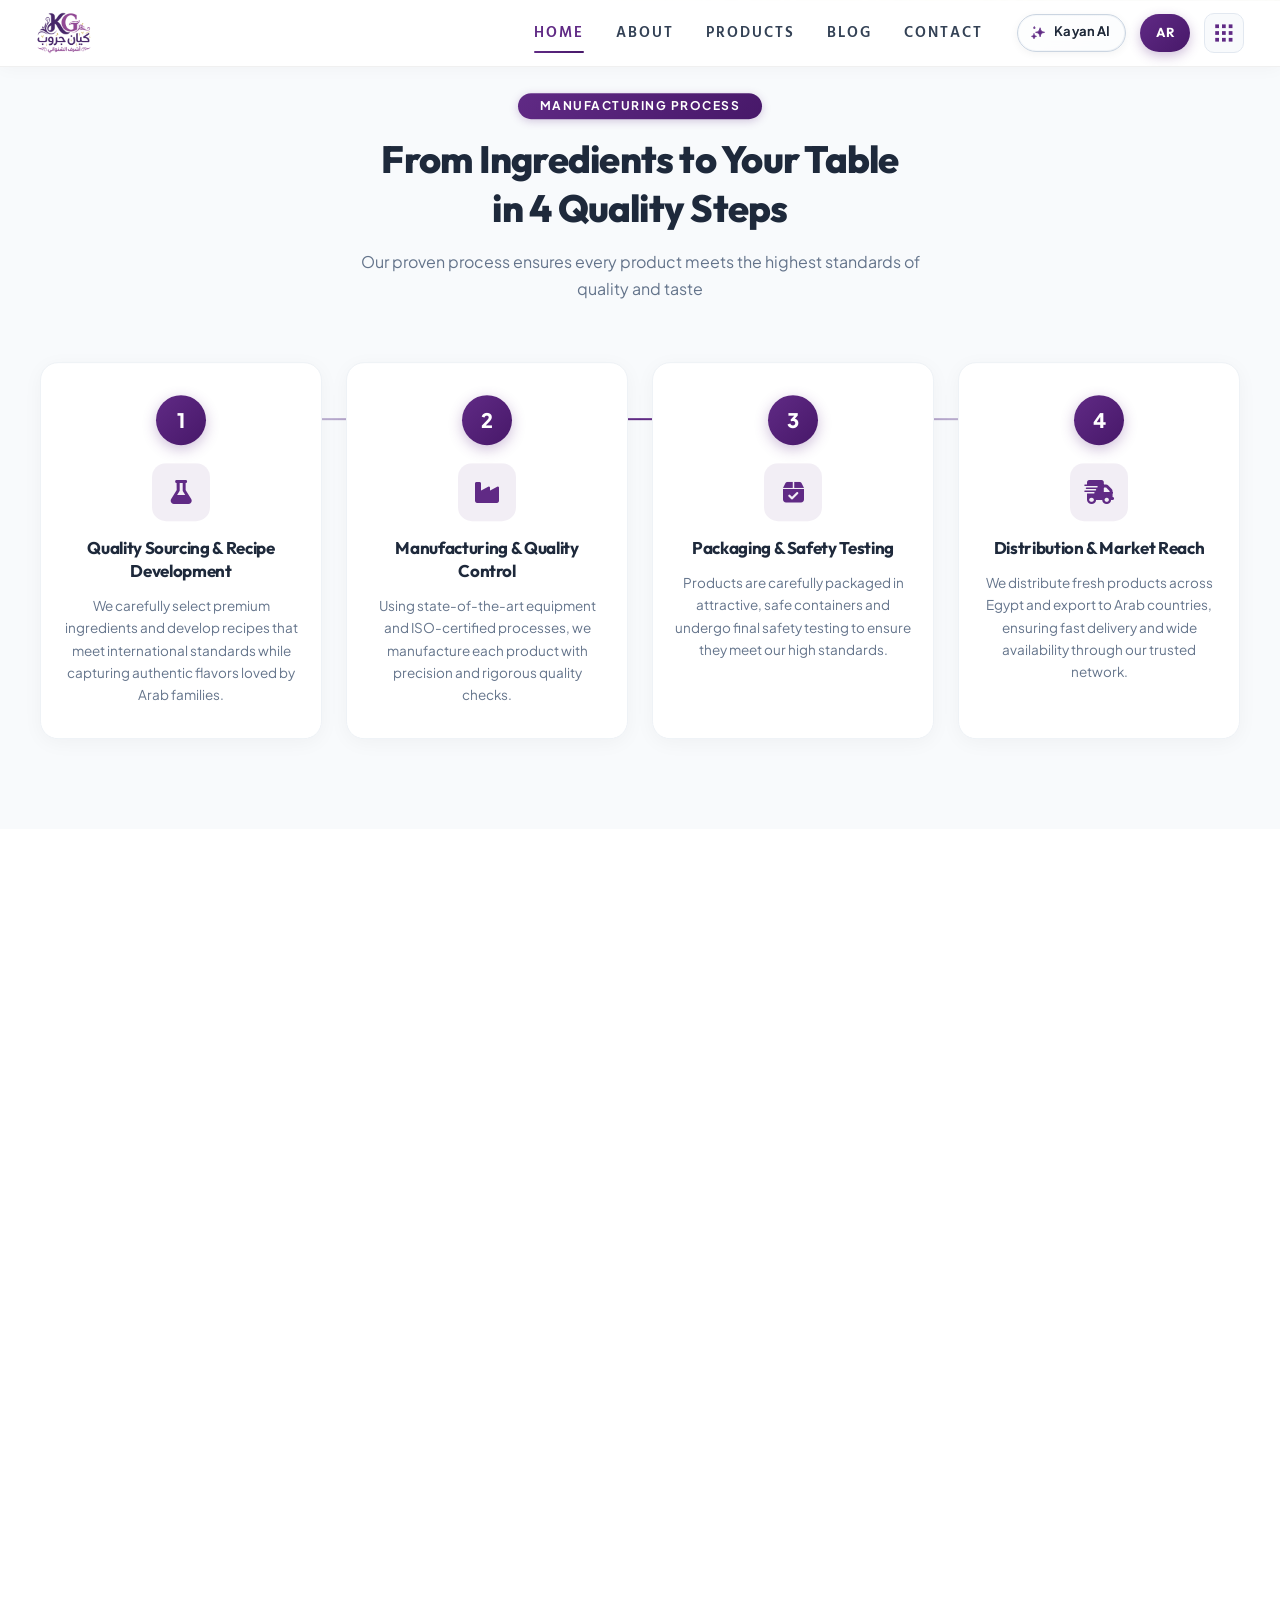
==== commit 4e1eca1d: "size fix" ====
--- a/index.html
+++ b/index.html
@@ -424,7 +424,7 @@
         <div id="smooth-content">
 
             <section class="hero-section">
-                <div class="hero-bg-img"><img src="assets/img/Untitled-3.png"
+                <div class="hero-bg-img"><img src="assets/img/Untitled-3.jpg"
                         alt="Kayan Group - Creating Moments to Enjoy & Share"></div>
                 <div class="container">
                     <div class="hero-content">
